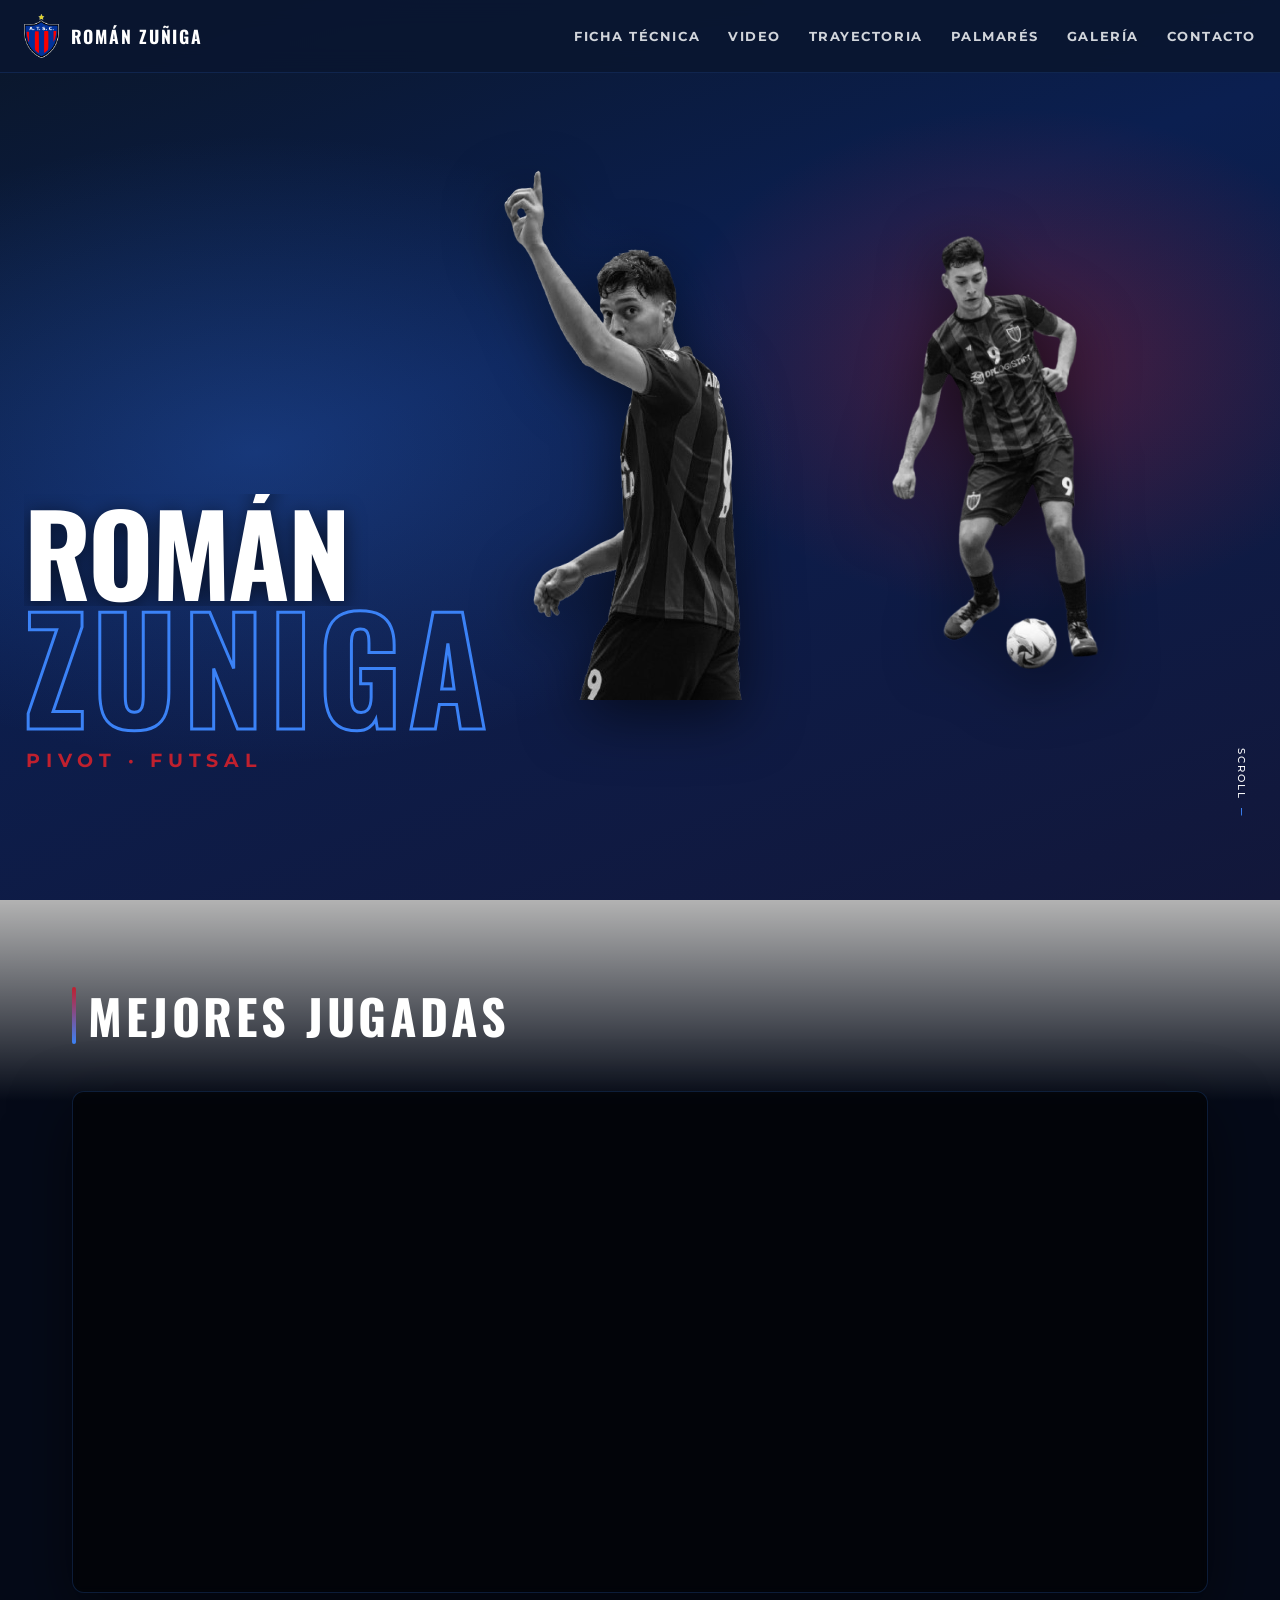
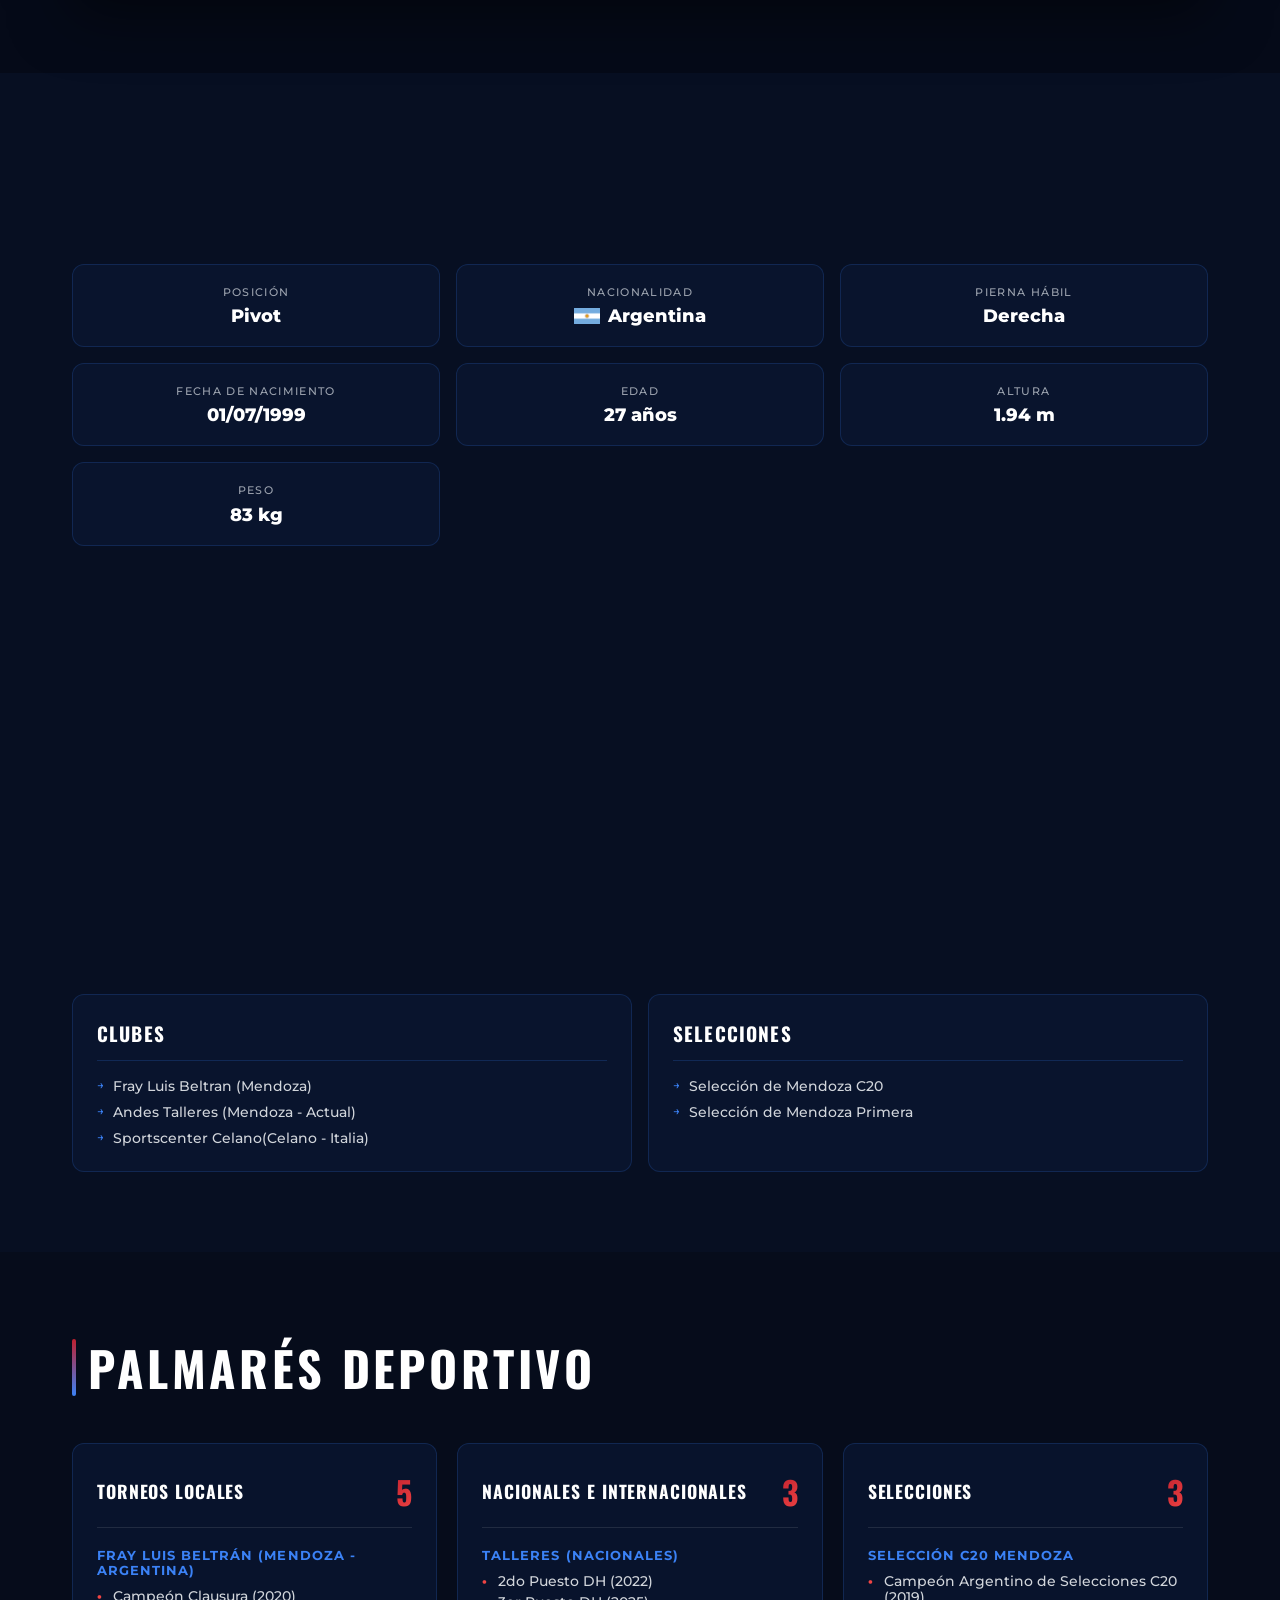
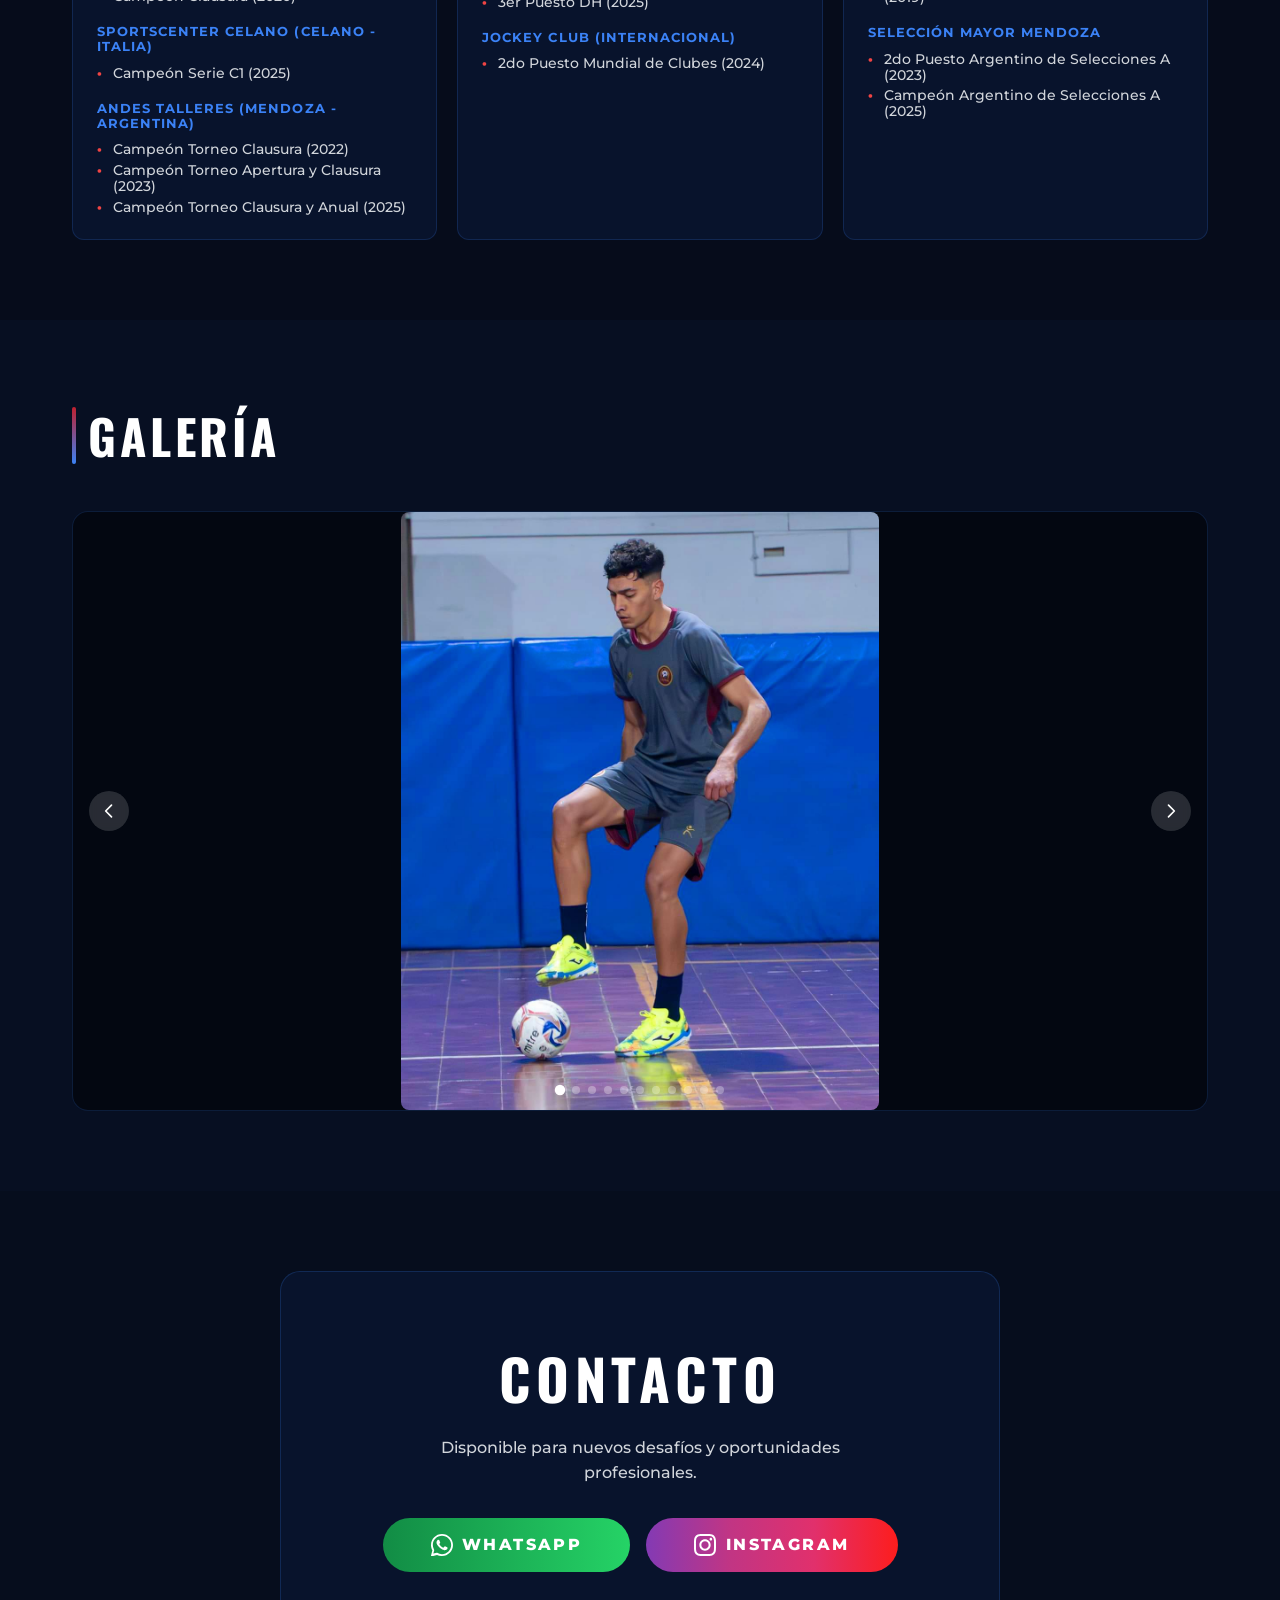
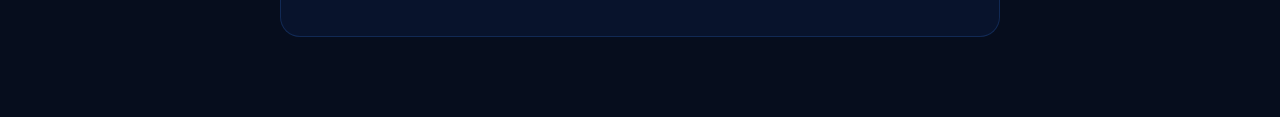
==== index.html @ 511c8a89 "Arreglando botones 2" ====
<!DOCTYPE html>
<html lang="es">

<head>
    <meta charset="UTF-8">
    <meta name="viewport" content="width=device-width, initial-scale=1.0">
    <title>Román Zuñiga - Portfolio Profesional</title>
    <meta name="description" content="Portfolio profesional de Román Zuñiga, jugador de fútbol de salón (futsal). Posición: Pivot. Descubre su trayectoria, palmarés, videos y más.">
    <meta name="keywords" content="Román Zuñiga, futsal, fútbol de salón, pivot, jugador de futsal, portfolio, Argentina">
    <meta name="author" content="Román Zuñiga">
    <meta name="robots" content="index, follow">
    <meta property="og:type" content="website">
    <meta property="og:title" content="Román Zuñiga - Portfolio Profesional">
    <meta property="og:description" content="Portfolio profesional de Román Zuñiga, jugador de futsal. Pivot. Argentina.">
    <meta property="twitter:card" content="summary_large_image">
    <meta property="twitter:title" content="Román Zuñiga - Portfolio Profesional">
    <link rel="preconnect" href="https://fonts.googleapis.com">
    <link rel="preconnect" href="https://fonts.gstatic.com" crossorigin>
    <link href="https://fonts.googleapis.com/css2?family=Montserrat:wght@400;500;700;800;900&family=Oswald:wght@400;700&display=swap" rel="stylesheet">
    <link rel="stylesheet" href="style.css">
</head>

<body>

    <!-- ===== NAVBAR ===== -->
    <nav id="navbar" class="navbar">
        <div class="nav-inner">
            <a href="#" class="nav-brand">
                <img src="assets/Talleres_Futsal.png" alt="Logo Equipo" class="nav-logo" onerror="this.style.display='none'">
                <span class="nav-name">Román Zuñiga</span>
            </a>
            <div class="nav-links" id="navLinks">
                <a href="#bio" class="nav-link">Ficha Técnica</a>
                <a href="#video" class="nav-link">Video</a>
                <a href="#honors" class="nav-link">Trayectoria</a>
                <a href="#career" class="nav-link">Palmarés</a>
                <a href="#images" class="nav-link">Galería</a>
                <a href="#contact" class="nav-link">Contacto</a>
            </div>
            <button class="hamburger" id="hamburgerBtn" aria-label="Abrir menú" aria-expanded="false" aria-controls="mobileMenu">
                <span></span><span></span><span></span>
            </button>
        </div>
        <!-- Mobile menu -->
        <div class="mobile-menu" id="mobileMenu" role="navigation" aria-label="Menú móvil">
            <a href="#bio" class="mobile-link">Ficha Técnica</a>
            <a href="#video" class="mobile-link">Video</a>
            <a href="#honors" class="mobile-link">Trayectoria</a>
            <a href="#career" class="mobile-link">Palmarés</a>
            <a href="#images" class="mobile-link">Galería</a>
            <a href="#contact" class="mobile-link">Contacto</a>
        </div>
    </nav>

    <!-- ===== HERO ===== -->
    <section class="hero" id="home">
        <div class="hero-bg-glow"></div>
        <div class="hero-content">
            <!-- Imagen mobile: visible solo en mobile, encima del nombre -->
            <!-- <div class="hero-img-mobile-wrapper">
                <img src="assets/roman.png" alt="Román Zuñiga" class="hero-img hero-img-mobile" onerror="this.style.display='none'">
            </div>-->
            <div class="hero-text">
                <div class="name-wrapper"><span class="hero-firstname animate-reveal">Román</span></div>
                <div class="name-wrapper"><span class="hero-lastname animate-reveal delay-1">Zuñiga</span></div>
                <div class="hero-position animate-reveal delay-2">Pivot · Futsal</div>
            </div>
            <div class="hero-images">
                <img src="assets/roman.png" alt="Román Zuñiga" class="hero-img hero-img-3" onerror="this.style.display='none'">
                <img src="assets/roman_fondo.png" alt="Román Zuñiga de espalda" class="hero-img hero-img-2" onerror="this.style.display='none'">
            </div>
        </div>
        <div class="hero-scroll-indicator">
            <span>Scroll</span>
            <div class="scroll-line"></div>
        </div>
    </section>

    <!-- ===== MAIN CONTENT ===== -->
    <main class="main-content">

        <!-- VIDEO -->
        <section id="video" class="section section-video">
            <div class="section-inner">
                <h2 class="section-title fade-in">Mejores Jugadas</h2>
                <div class="video-frame fade-in delay-1">
                    <iframe
                        src=""
                        title="Román Zuñiga | Pivot - Mendoza | Argentina"
                        allow="accelerometer; autoplay; clipboard-write; encrypted-media; gyroscope; picture-in-picture; web-share"
                        allowfullscreen
                        loading="lazy">
                    </iframe>
                </div>
            </div>
        </section>

        <!-- FICHA TÉCNICA -->
        <section id="bio" class="section section-bio">
            <div class="section-inner">
                <h2 class="section-title fade-in">Ficha Técnica</h2>
                <div class="bio-grid">
                    <div class="bio-card fade-in" style="--delay: 0s">
                        <span class="bio-label">Posición</span>
                        <span class="bio-value">Pivot</span>
                    </div>
                    <div class="bio-card fade-in" style="--delay: 0.1s">
                        <span class="bio-label">Nacionalidad</span>
                        <div class="bio-value-row">
                            <img src="assets/banderaArgentina-87dabfa7.png" alt="Argentina" class="flag" onerror="this.style.display='none'">
                            <span class="bio-value">Argentina</span>
                        </div>
                    </div>
                    <div class="bio-card fade-in" style="--delay: 0.2s">
                        <span class="bio-label">Pierna Hábil</span>
                        <span class="bio-value">Derecha</span>
                    </div>
                    <div class="bio-card fade-in" style="--delay: 0.3s">
                        <span class="bio-label">Fecha de Nacimiento</span>
                        <span class="bio-value">01/07/1999</span>
                    </div>
                    <div class="bio-card fade-in" style="--delay: 0.4s">
                        <span class="bio-label">Edad</span>
                        <span class="bio-value"><span id="playerAge">26</span> años</span>
                    </div>
                    <div class="bio-card fade-in" style="--delay: 0.5s">
                        <span class="bio-label">Altura</span>
                        <span class="bio-value">1.94 m</span>
                    </div>
                    <div class="bio-card fade-in" style="--delay: 0.6s">
                        <span class="bio-label">Peso</span>
                        <span class="bio-value">83 kg</span>
                    </div>
                </div>
            </div>
        </section>

        <!-- TRAYECTORIA -->
        <section id="honors" class="section section-honors">
            <div class="section-inner">
                <h2 class="section-title fade-in">Estadísticas y Trayectoria</h2>

                <div class="stats-grid fade-in">
                    <div class="stat-card">
                        <span class="stat-number">3</span>
                        <span class="stat-label">Clubes en su carrera</span>
                    </div>
                    <div class="stat-card">
                        <span class="stat-number">2016</span>
                        <span class="stat-label">Año de Debut</span>
                    </div>
                </div>

                <div class="career-grid fade-in delay-1">
                    <div class="career-card">
                        <h3 class="career-card-title">Clubes</h3>
                        <ul class="career-list">
                            <li>Fray Luis Beltran (Mendoza)</li>
                            <li>Andes Talleres (Mendoza - Actual)</li>
                            <li>Sportscenter Celano(Celano - Italia)</li>
                        </ul>
                    </div>
                    <div class="career-card">
                        <h3 class="career-card-title">Selecciones</h3>
                        <ul class="career-list">
                            <li>Selección de Mendoza C20</li>
                            <li>Selección de Mendoza Primera</li>
                        </ul>
                    </div>
                </div>
            </div>
        </section>

        <!-- PALMARÉS -->
        <section id="career" class="section section-career">
            <div class="section-inner">
                <h2 class="section-title fade-in">Palmarés Deportivo</h2>

                <div class="palmares-grid fade-in">
                    <!-- Torneos Locales -->
                    <div class="palmares-card">
                        <div class="palmares-header">
                            <h3 class="palmares-card-title">Torneos Locales</h3>
                            <span class="palmares-count">5</span>
                        </div>
                        <div class="palmares-body">
                            <div class="palmares-group">
                                <h4 class="palmares-club">Fray Luis Beltrán (Mendoza - Argentina)</h4>
                                <ul class="palmares-list">
                                    <li>Campeón Clausura (2020)</li>
                                </ul>
                            </div>
                            <div class="palmares-group">
                                <h4 class="palmares-club">Sportscenter Celano (Celano - Italia)</h4>
                                <ul class="palmares-list">
                                    <li>Campeón Serie C1 (2025)</li>
                                </ul>
                            </div>
                            <div class="palmares-group">
                                <h4 class="palmares-club">Andes Talleres (Mendoza - Argentina)</h4>
                                <ul class="palmares-list">
                                    <li>Campeón Torneo Clausura (2022)</li>
                                    <li>Campeón Torneo Apertura y Clausura (2023)</li>
                                    <li>Campeón Torneo Clausura y Anual (2025)</li>
                                </ul>
                            </div>
                        </div>
                    </div>

                    <!-- Nacionales e Internacionales -->
                    <div class="palmares-card">
                        <div class="palmares-header">
                            <h3 class="palmares-card-title">Nacionales e Internacionales</h3>
                            <span class="palmares-count">3</span>
                        </div>
                        <div class="palmares-body">
                            <div class="palmares-group">
                                <h4 class="palmares-club">Talleres (Nacionales)</h4>
                                <ul class="palmares-list">
                                    <li>2do Puesto DH (2022)</li>
                                    <li>3er Puesto DH (2025)</li>
                                </ul>
                            </div>
                            <div class="palmares-group">
                                <h4 class="palmares-club">Jockey Club (Internacional)</h4>
                                <ul class="palmares-list">
                                    <li>2do Puesto Mundial de Clubes (2024)</li>
                                </ul>
                            </div>
                        </div>
                    </div>

                    <!-- Selecciones -->
                    <div class="palmares-card">
                        <div class="palmares-header">
                            <h3 class="palmares-card-title">Selecciones</h3>
                            <span class="palmares-count">3</span>
                        </div>
                        <div class="palmares-body">
                            <div class="palmares-group">
                                <h4 class="palmares-club">Selección C20 Mendoza</h4>
                                <ul class="palmares-list">
                                    <li>Campeón Argentino de Selecciones C20 (2019)</li>
                                </ul>
                            </div>
                            <div class="palmares-group">
                                <h4 class="palmares-club">Selección Mayor Mendoza</h4>
                                <ul class="palmares-list">
                                    <li>2do Puesto Argentino de Selecciones A (2023)</li>
                                    <li>Campeón Argentino de Selecciones A (2025)</li>
                                </ul>
                            </div>
                        </div>
                    </div>
                </div>
            </div>
        </section>

        <!-- GALERÍA -->
        <section id="images" class="section section-gallery">
            <div class="section-inner">
                <h2 class="section-title fade-in">Galería</h2>
                <div class="gallery-carousel fade-in delay-1">
                    <div class="carousel-track" id="carouselTrack">
                        <div class="carousel-slide"><img src="assets/carrusel1.jpeg" alt="Galería 1" onerror="this.closest('.carousel-slide').style.display='none'"></div>
                        <div class="carousel-slide"><img src="assets/carrusel2.jpeg" alt="Galería 2" onerror="this.closest('.carousel-slide').style.display='none'"></div>
                        <div class="carousel-slide"><img src="assets/carrusel3.jpeg" alt="Galería 3" onerror="this.closest('.carousel-slide').style.display='none'"></div>
                        <div class="carousel-slide"><img src="assets/carrusel4.jpeg" alt="Galería 4" onerror="this.closest('.carousel-slide').style.display='none'"></div>
                        <div class="carousel-slide"><img src="assets/carrusel5.jpeg" alt="Galería 5" onerror="this.closest('.carousel-slide').style.display='none'"></div>
                        <div class="carousel-slide"><img src="assets/carrusel6.jpeg" alt="Galería 6" onerror="this.closest('.carousel-slide').style.display='none'"></div>
                        <div class="carousel-slide"><img src="assets/carrusel7.jpeg" alt="Galería 7" onerror="this.closest('.carousel-slide').style.display='none'"></div>
                        <div class="carousel-slide"><img src="assets/carrusel8.jpeg" alt="Galería 8" onerror="this.closest('.carousel-slide').style.display='none'"></div>
                        <div class="carousel-slide"><img src="assets/carrusel9.jpeg" alt="Galería 9" onerror="this.closest('.carousel-slide').style.display='none'"></div>
                        <div class="carousel-slide"><img src="assets/carrusel10.jpeg" alt="Galería 10" onerror="this.closest('.carousel-slide').style.display='none'"></div>
                        <div class="carousel-slide"><img src="assets/carrusel11.jpeg" alt="Galería 11" onerror="this.closest('.carousel-slide').style.display='none'"></div>
                    </div>
                    <button class="carousel-btn carousel-btn-prev" id="prevBtn" aria-label="Anterior">
                        <svg viewBox="0 0 24 24" fill="none" stroke="currentColor" stroke-width="2"><path stroke-linecap="round" stroke-linejoin="round" d="M15 19l-7-7 7-7"/></svg>
                    </button>
                    <button class="carousel-btn carousel-btn-next" id="nextBtn" aria-label="Siguiente">
                        <svg viewBox="0 0 24 24" fill="none" stroke="currentColor" stroke-width="2"><path stroke-linecap="round" stroke-linejoin="round" d="M9 5l7 7-7 7"/></svg>
                    </button>
                    <div class="carousel-dots" id="carouselDots"></div>
                </div>
            </div>
        </section>

        <!-- CONTACTO -->
        <section id="contact" class="section section-contact">
            <div class="section-inner">
                <div class="contact-card">
                    <div class="animate-contact-item">
                        <h2 class="contact-title">Contacto</h2>
                    </div>
                    <div class="animate-contact-item">
                        <p class="contact-desc">Disponible para nuevos desafíos y oportunidades profesionales.</p>
                    </div>
                    <div class="animate-contact-item">
                    <div class="contact-buttons">
                        <a href="https://wa.me/542612725934" target="_blank" rel="noopener noreferrer" class="contact-btn contact-btn-whatsapp">
                            <svg xmlns="http://www.w3.org/2000/svg" viewBox="0 0 24 24" fill="currentColor" width="22" height="22"><path d="M17.472 14.382c-.297-.149-1.758-.867-2.03-.967-.273-.099-.471-.148-.67.15-.197.297-.767.966-.94 1.164-.173.199-.347.223-.644.075-.297-.15-1.255-.463-2.39-1.475-.883-.788-1.48-1.761-1.653-2.059-.173-.297-.018-.458.13-.606.134-.133.298-.347.446-.52.149-.174.198-.298.298-.497.099-.198.05-.371-.025-.52-.075-.149-.669-1.612-.916-2.207-.242-.579-.487-.5-.669-.51-.173-.008-.371-.01-.57-.01-.198 0-.52.074-.792.372-.272.297-1.04 1.016-1.04 2.479 0 1.462 1.065 2.875 1.213 3.074.149.198 2.096 3.2 5.077 4.487.709.306 1.262.489 1.694.625.712.227 1.36.195 1.871.118.571-.085 1.758-.719 2.006-1.413.248-.694.248-1.289.173-1.413-.074-.124-.272-.198-.57-.347z"/><path d="M12 0C5.373 0 0 5.373 0 12c0 2.127.558 4.122 1.531 5.856L.057 23.428a.75.75 0 0 0 .921.921l5.573-1.474A11.952 11.952 0 0 0 12 24c6.627 0 12-5.373 12-12S18.627 0 12 0zm0 22c-1.907 0-3.686-.524-5.209-1.433l-.374-.222-3.868 1.023 1.023-3.869-.222-.374A9.953 9.953 0 0 1 2 12C2 6.477 6.477 2 12 2s10 4.477 10 10-4.477 10-10 10z"/></svg>
                            WhatsApp
                        </a>
                        <a href="https://www.instagram.com/romann_zuniga33" target="_blank" rel="noopener noreferrer" class="contact-btn contact-btn-instagram">
                            <svg xmlns="http://www.w3.org/2000/svg" viewBox="0 0 24 24" fill="currentColor" width="22" height="22"><path d="M12 2.163c3.204 0 3.584.012 4.85.07 3.252.148 4.771 1.691 4.919 4.919.058 1.265.069 1.645.069 4.849 0 3.205-.012 3.584-.069 4.849-.149 3.225-1.664 4.771-4.919 4.919-1.266.058-1.644.07-4.85.07-3.204 0-3.584-.012-4.849-.07-3.26-.149-4.771-1.699-4.919-4.92-.058-1.265-.07-1.644-.07-4.849 0-3.204.013-3.583.07-4.849.149-3.227 1.664-4.771 4.919-4.919 1.266-.057 1.645-.069 4.849-.069zm0-2.163c-3.259 0-3.667.014-4.947.072-4.358.2-6.78 2.618-6.98 6.98-.059 1.281-.073 1.689-.073 4.948 0 3.259.014 3.668.072 4.948.2 4.358 2.618 6.78 6.98 6.98 1.281.058 1.689.072 4.948.072 3.259 0 3.668-.014 4.948-.072 4.354-.2 6.782-2.618 6.979-6.98.059-1.28.073-1.689.073-4.948 0-3.259-.014-3.667-.072-4.947-.196-4.354-2.617-6.78-6.979-6.98-1.281-.059-1.69-.073-4.949-.073zm0 5.838c-3.403 0-6.162 2.759-6.162 6.162s2.759 6.163 6.162 6.163 6.162-2.759 6.162-6.163c0-3.403-2.759-6.162-6.162-6.162zm0 10.162c-2.209 0-4-1.79-4-4 0-2.209 1.791-4 4-4s4 1.791 4 4c0 2.21-1.791 4-4 4zm6.406-11.845c-.796 0-1.441.645-1.441 1.44s.645 1.44 1.441 1.44c.795 0 1.439-.645 1.439-1.44s-.644-1.44-1.439-1.44z"/></svg>
                            Instagram
                        </a>
                    </div>
                </div>
            </div>
        </section>
    </main>

    <script src="app.js"></script>
</body>
</html>
---- style.css ----
/* ============================================
   ROMÁN ZUÑIGA — PORTFOLIO DEPORTIVO
   Paleta: Azul profundo + Rojo intenso
   ============================================ */

/* ── Variables ── */
:root {
    --blue-dark:   #0a1628;
    --blue-mid:    #0d2b6b;
    --blue-main:   #1a4fc4;
    --blue-light:  #3b82f6;
    --blue-glow:   rgba(59, 130, 246, 0.25);
    --red-main:    #c0202e;
    --red-bright:  #ef4444;
    --red-glow:    rgba(192, 32, 46, 0.35);
    --white:       #ffffff;
    --gray-100:    #f3f4f6;
    --gray-300:    #d1d5db;
    --gray-400:    #9ca3af;
    --card-bg:     rgba(10, 22, 48, 0.85);
    --font-main:   'Montserrat', sans-serif;
    --font-display:'Oswald', sans-serif;
    --transition:  all 0.3s cubic-bezier(0.25, 0.46, 0.45, 0.94);
}

/* ── Reset / Base ── */
*, *::before, *::after {
    box-sizing: border-box;
    margin: 0;
    padding: 0;
}

html {
    scroll-behavior: smooth;
    font-size: 16px;
}

body {
    font-family: var(--font-main);
    font-weight: 500;
    background: linear-gradient(160deg, var(--blue-dark) 0%, #0b1f50 40%, #12173a 100%);
    background-attachment: fixed;
    color: var(--white);
    overflow-x: hidden;
    min-height: 100vh;
}

a {
    color: inherit;
    text-decoration: none;
}

img {
    max-width: 100%;
    display: block;
}

ul {
    list-style: none;
}

/* ============================================
   NAVBAR
   ============================================ */
.navbar {
    position: fixed;
    top: 0;
    left: 0;
    width: 100%;
    z-index: 100;
    background: rgba(10, 22, 48, 0.92);
    backdrop-filter: blur(12px);
    -webkit-backdrop-filter: blur(12px);
    border-bottom: 1px solid rgba(59, 130, 246, 0.15);
    transition: var(--transition);
}

.navbar.scrolled {
    box-shadow: 0 4px 30px rgba(0, 0, 0, 0.4);
    border-bottom-color: rgba(192, 32, 46, 0.3);
}

.nav-inner {
    max-width: 1400px;
    margin: 0 auto;
    display: flex;
    align-items: center;
    justify-content: space-between;
    height: 72px;
    padding: 0 1.5rem;
}

.nav-brand {
    display: flex;
    align-items: center;
    gap: 0.75rem;
    flex-shrink: 0;
}

.nav-logo {
    height: 44px;
    width: auto;
    object-fit: contain;
}

.nav-name {
    font-family: var(--font-display);
    font-size: 1.1rem;
    font-weight: 700;
    letter-spacing: 0.1em;
    text-transform: uppercase;
    color: var(--white);
    transition: color 0.3s;
}

.nav-name:hover {
    color: var(--blue-light);
}

.nav-links {
    display: none;
    align-items: center;
    gap: 1.75rem;
}

.nav-link {
    font-size: 0.8rem;
    font-weight: 700;
    letter-spacing: 0.12em;
    text-transform: uppercase;
    color: var(--gray-300);
    transition: color 0.25s;
    position: relative;
}

.nav-link::after {
    content: '';
    position: absolute;
    bottom: -4px;
    left: 0;
    width: 0;
    height: 2px;
    background: var(--red-main);
    transition: width 0.3s;
}

.nav-link:hover {
    color: var(--white);
}

.nav-link:hover::after {
    width: 100%;
}

/* Hamburger */
.hamburger {
    display: flex;
    flex-direction: column;
    justify-content: center;
    gap: 5px;
    background: none;
    border: none;
    cursor: pointer;
    padding: 0.5rem;
}

.hamburger span {
    display: block;
    width: 24px;
    height: 2px;
    background: var(--white);
    border-radius: 2px;
    transition: var(--transition);
}

.hamburger.open span:nth-child(1) { transform: translateY(7px) rotate(45deg); }
.hamburger.open span:nth-child(2) { opacity: 0; }
.hamburger.open span:nth-child(3) { transform: translateY(-7px) rotate(-45deg); }

/* Mobile menu */
.mobile-menu {
    display: flex;
    flex-direction: column;
    align-items: center;
    gap: 0;
    max-height: 0;
    overflow: hidden;
    transition: max-height 0.45s cubic-bezier(0.25, 0.46, 0.45, 0.94);
    background: rgba(8, 17, 40, 0.98);
    backdrop-filter: blur(16px);
    -webkit-backdrop-filter: blur(16px);
    border-top: 1px solid rgba(59, 130, 246, 0.1);
}

.mobile-menu.open {
    max-height: 420px;
}

.mobile-link {
    display: block;
    width: 100%;
    text-align: center;
    font-size: 0.85rem;
    font-weight: 700;
    letter-spacing: 0.18em;
    text-transform: uppercase;
    color: var(--gray-300);
    padding: 1.1rem 1.5rem;
    border-bottom: 1px solid rgba(59, 130, 246, 0.08);
    transition: color 0.25s, background 0.25s, padding-left 0.25s;
    position: relative;
}

.mobile-link::before {
    content: '';
    position: absolute;
    left: 0;
    top: 0;
    height: 100%;
    width: 3px;
    background: var(--red-main);
    transform: scaleY(0);
    transition: transform 0.25s cubic-bezier(0.25, 0.46, 0.45, 0.94);
}

.mobile-link:hover,
.mobile-link:active {
    color: var(--white);
    background: rgba(59, 130, 246, 0.07);
}

.mobile-link:hover::before,
.mobile-link:active::before {
    transform: scaleY(1);
}

.mobile-menu.open .mobile-link {
    animation: slideInLink 0.35s ease forwards;
    opacity: 0;
}
.mobile-menu.open .mobile-link:nth-child(1) { animation-delay: 0.05s; }
.mobile-menu.open .mobile-link:nth-child(2) { animation-delay: 0.10s; }
.mobile-menu.open .mobile-link:nth-child(3) { animation-delay: 0.15s; }
.mobile-menu.open .mobile-link:nth-child(4) { animation-delay: 0.20s; }
.mobile-menu.open .mobile-link:nth-child(5) { animation-delay: 0.25s; }
.mobile-menu.open .mobile-link:nth-child(6) { animation-delay: 0.30s; }

@keyframes slideInLink {
    from { opacity: 0; transform: translateY(-8px); }
    to   { opacity: 1; transform: translateY(0); }
}

/* ============================================
   HERO
   ============================================ */
.hero {
    position: relative;
    min-height: 100vh;
    display: flex;
    align-items: flex-end;
    padding-top: 72px;
    overflow: hidden;
    clip-path: polygon(0 0, 100% 0, 100% 90%, 50% 100%, 0 90%);
}

.hero-bg-glow {
    position: absolute;
    inset: 0;
    background:
        radial-gradient(ellipse 60% 50% at 20% 50%, var(--blue-glow) 0%, transparent 70%),
        radial-gradient(ellipse 40% 40% at 80% 40%, var(--red-glow) 0%, transparent 70%);
    z-index: 0;
    pointer-events: none;
}

.hero-content {
    position: relative;
    z-index: 1;
    width: 100%;
    max-width: 1400px;
    margin: 0 auto;
    padding: 3rem 1.5rem 8rem;
    display: flex;
    flex-direction: column;
    align-items: flex-start;
    justify-content: flex-end;
}

.hero-text {
    position: relative;
    z-index: 10;
}

.name-wrapper {
    overflow: hidden;
    line-height: 1;
}

.hero-firstname {
    display: block;
    font-family: var(--font-display);
    font-size: clamp(3.5rem, 10vw, 7rem);
    font-weight: 700;
    letter-spacing: -0.02em;
    text-transform: uppercase;
    color: var(--white);
    text-shadow: 0 4px 20px rgba(0, 0, 0, 0.6);
}

.hero-lastname {
    display: block;
    font-family: var(--font-display);
    font-size: clamp(4rem, 12vw, 9rem);
    font-weight: 700;
    letter-spacing: 0.04em;
    text-transform: uppercase;
    color: transparent;
    -webkit-text-stroke: 2px var(--blue-light);
    text-shadow: none;
    margin-top: -0.1em;
}

.hero-position {
    font-size: clamp(0.9rem, 2vw, 1.2rem);
    font-weight: 700;
    letter-spacing: 0.3em;
    text-transform: uppercase;
    color: var(--red-main);
    margin-top: 0.75rem;
    padding-left: 2px;
}

/* Hero images */
.hero-images {
    position: absolute;
    bottom: 200px;
    left: 0;
    right: 0;
    display: flex;
    justify-content: center;
    height: 100%;
    pointer-events: none;
}

.hero-img {
    position: absolute;
    bottom: 0;
    object-fit: contain;
    filter: grayscale(1) drop-shadow(0 15px 30px rgba(0, 0, 0, 0.6));
    opacity: 0;
    transform: scale(0.95);
    animation: scaleIn 1.5s cubic-bezier(0.25, 0.46, 0.45, 0.94) forwards;
}

.hero-img-1 {
    /* PC: costado izquierdo, altura casi completa, sin tapar el nombre */
    left: 2%;
    width: clamp(14rem, 18vw, 22rem);
    height: clamp(20rem, 70vh, 42rem);
    z-index: 5;          /* detrás del texto (z-index: 2 en hero-text) → necesita estar por debajo */
    animation-delay: 0.4s;
    object-position: top center;
}

.hero-img-2 {
    right: 3%;
    width: clamp(13rem, 17vw, 20rem);
    height: clamp(18rem, 60vh, 38rem);
    z-index: 5;
    animation-delay: 0.4s;
}

/* Imagen central — grande, pegada arriba, z-index detrás del texto */
.hero-img-center {
    left: 50%;
    transform: translateX(-50%);
    width: clamp(18rem, 24vw, 30rem);
    height: clamp(28rem, 82vh, 54rem);
    z-index: 3;
    animation-delay: 0.5s;
    object-position: top center;
    bottom: 0;
}

/* Scroll indicator */
.hero-scroll-indicator {
    position: absolute;
    bottom: 2rem;
    right: 2rem;
    display: flex;
    flex-direction: column;
    align-items: center;
    gap: 0.5rem;
    opacity: 0.5;
    animation: fadeIn 2s ease forwards 1.5s;
    z-index: 5;
}

.hero-scroll-indicator span {
    font-size: 0.65rem;
    letter-spacing: 0.2em;
    text-transform: uppercase;
    writing-mode: vertical-rl;
}

.scroll-line {
    width: 1px;
    height: 60px;
    background: linear-gradient(to bottom, var(--blue-light), transparent);
    animation: scrollPulse 2s ease infinite;
}

/* ============================================
   SECTIONS — Shared
   ============================================ */
.main-content {
    background: linear-gradient(to bottom, transparent, #070f22 5%);
}

.section {
    padding: 5rem 0;
}

.section-inner {
    max-width: 1200px;
    margin: 0 auto;
    padding: 0 1.5rem;
}

.section-title {
    font-family: var(--font-display);
    font-size: clamp(1.8rem, 5vw, 3rem);
    font-weight: 700;
    text-transform: uppercase;
    letter-spacing: 0.08em;
    color: var(--white);
    margin-bottom: 2.5rem;
    position: relative;
    padding-left: 1rem;
}

.section-title::before {
    content: '';
    position: absolute;
    left: 0;
    top: 10%;
    height: 80%;
    width: 4px;
    background: linear-gradient(to bottom, var(--red-main), var(--blue-light));
    border-radius: 2px;
}

/* ============================================
   VIDEO
   ============================================ */
.section-video {
    background: rgba(0, 0, 0, 0.3);
}

.video-frame {
    background: rgba(0, 0, 0, 0.6);
    border: 1px solid rgba(59, 130, 246, 0.2);
    border-radius: 12px;
    padding: 0.75rem;
    box-shadow: 0 20px 60px rgba(0, 0, 0, 0.5);
    backdrop-filter: blur(5px);
    overflow: hidden;
}

.video-frame iframe {
    width: 100%;
    aspect-ratio: 16/9;
    border-radius: 8px;
    border: none;
    display: block;
}

/* ============================================
   FICHA TÉCNICA
   ============================================ */
.bio-grid {
    display: grid;
    grid-template-columns: repeat(2, 1fr);
    gap: 1rem;
}

.bio-card {
    background: var(--card-bg);
    border: 1px solid rgba(59, 130, 246, 0.18);
    border-radius: 12px;
    padding: 1.25rem 1rem;
    display: flex;
    flex-direction: column;
    align-items: center;
    justify-content: center;
    text-align: center;
    gap: 0.4rem;
    transition: border-color 0.3s, transform 0.3s;
    opacity: 0;
    transform: translateY(20px);
    animation: slideUp 0.6s ease forwards;
    animation-delay: var(--delay, 0s);
}

.bio-card:hover {
    border-color: var(--blue-light);
    transform: translateY(-2px);
}

.bio-label {
    font-size: 0.7rem;
    text-transform: uppercase;
    letter-spacing: 0.12em;
    color: var(--gray-400);
}

.bio-value {
    font-size: 1.1rem;
    font-weight: 800;
    color: var(--white);
}

.bio-value-row {
    display: flex;
    align-items: center;
    gap: 0.5rem;
}

.flag {
    height: 16px;
    width: auto;
}

/* ============================================
   TRAYECTORIA
   ============================================ */
.stats-grid {
    display: grid;
    grid-template-columns: repeat(2, 1fr);
    gap: 1rem;
    margin-bottom: 1.5rem;
}

.stat-card {
    background: var(--card-bg);
    border: 1px solid rgba(59, 130, 246, 0.18);
    border-radius: 12px;
    padding: 2rem 1rem;
    display: flex;
    flex-direction: column;
    align-items: center;
    justify-content: center;
    text-align: center;
    gap: 0.5rem;
    transition: var(--transition);
}

.stat-card:hover {
    border-color: var(--red-main);
}

.stat-number {
    font-family: var(--font-display);
    font-size: clamp(2.5rem, 6vw, 4rem);
    font-weight: 700;
    color: var(--white);
    line-height: 1;
    background: linear-gradient(135deg, var(--blue-light), var(--red-bright));
    -webkit-background-clip: text;
    -webkit-text-fill-color: transparent;
    background-clip: text;
}

.stat-label {
    font-size: 0.8rem;
    text-transform: uppercase;
    letter-spacing: 0.08em;
    color: var(--gray-400);
    text-align: center;
}

.career-grid {
    display: grid;
    grid-template-columns: 1fr;
    gap: 1rem;
}

.career-card {
    background: var(--card-bg);
    border: 1px solid rgba(59, 130, 246, 0.18);
    border-radius: 12px;
    padding: 1.5rem;
    transition: border-color 0.3s;
}

.career-card:hover {
    border-color: rgba(59, 130, 246, 0.4);
}

.career-card-title {
    font-family: var(--font-display);
    font-size: 1.2rem;
    font-weight: 700;
    text-transform: uppercase;
    letter-spacing: 0.06em;
    color: var(--white);
    margin-bottom: 1rem;
    padding-bottom: 0.75rem;
    border-bottom: 1px solid rgba(59, 130, 246, 0.2);
}

.career-list {
    display: flex;
    flex-direction: column;
    gap: 0.5rem;
}

.career-list li {
    color: var(--gray-300);
    font-size: 0.9rem;
    padding-left: 1rem;
    position: relative;
}

.career-list li::before {
    content: '→';
    position: absolute;
    left: 0;
    color: var(--blue-light);
    font-size: 0.75rem;
}

/* ============================================
   PALMARÉS
   ============================================ */
.section-career {
    background: rgba(0, 0, 0, 0.2);
}

.palmares-grid {
    display: grid;
    grid-template-columns: 1fr;
    gap: 1.25rem;
}

.palmares-card {
    background: var(--card-bg);
    border: 1px solid rgba(59, 130, 246, 0.18);
    border-radius: 12px;
    padding: 1.5rem;
    transition: border-color 0.3s, box-shadow 0.3s;
}

.palmares-card:hover {
    border-color: rgba(192, 32, 46, 0.4);
    box-shadow: 0 4px 20px rgba(192, 32, 46, 0.1);
}

.palmares-header {
    display: flex;
    justify-content: space-between;
    align-items: center;
    padding-bottom: 0.75rem;
    margin-bottom: 1.25rem;
    border-bottom: 1px solid rgba(255, 255, 255, 0.1);
}

.palmares-card-title {
    font-family: var(--font-display);
    font-size: 1.1rem;
    font-weight: 700;
    text-transform: uppercase;
    letter-spacing: 0.05em;
    color: var(--white);
}

.palmares-count {
    font-family: var(--font-display);
    font-size: 2rem;
    font-weight: 700;
    color: transparent;
    background: linear-gradient(135deg, var(--red-main), var(--red-bright));
    -webkit-background-clip: text;
    -webkit-text-fill-color: transparent;
    background-clip: text;
}

.palmares-body {
    display: flex;
    flex-direction: column;
    gap: 1.25rem;
}

.palmares-group {
    display: flex;
    flex-direction: column;
    gap: 0.4rem;
}

.palmares-club {
    font-size: 0.8rem;
    font-weight: 700;
    text-transform: uppercase;
    letter-spacing: 0.08em;
    color: var(--blue-light);
    margin-bottom: 0.25rem;
}

.palmares-list {
    display: flex;
    flex-direction: column;
    gap: 0.3rem;
    padding-left: 0;
}

.palmares-list li {
    color: var(--gray-300);
    font-size: 0.85rem;
    padding-left: 1rem;
    position: relative;
}

.palmares-list li::before {
    content: '·';
    position: absolute;
    left: 0;
    color: var(--red-bright);
    font-weight: 900;
}

/* ============================================
   GALERÍA
   ============================================ */
.gallery-carousel {
    position: relative;
    background: rgba(0, 0, 0, 0.5);
    border: 1px solid rgba(59, 130, 246, 0.18);
    border-radius: 16px;
    overflow: hidden;
    height: 400px;
}

.carousel-track {
    display: flex;
    height: 100%;
    overflow-x: scroll;
    scroll-snap-type: x mandatory;
    scroll-behavior: smooth;
    scrollbar-width: none;
    -ms-overflow-style: none;
    cursor: grab;
}

.carousel-track:active { cursor: grabbing; }
.carousel-track::-webkit-scrollbar { display: none; }

.carousel-slide {
    flex-shrink: 0;
    width: 100%;
    height: 100%;
    scroll-snap-align: center;
    position: relative;
    display: flex;
    align-items: center;
    justify-content: center;
}

.carousel-slide img {
    max-width: 100%;
    max-height: 100%;
    object-fit: contain;
    border-radius: 8px;
}

.carousel-btn {
    position: absolute;
    top: 50%;
    transform: translateY(-50%);
    z-index: 10;
    background: rgba(255, 255, 255, 0.15);
    border: none;
    color: var(--white);
    width: 2.5rem;
    height: 2.5rem;
    border-radius: 50%;
    cursor: pointer;
    display: flex;
    align-items: center;
    justify-content: center;
    transition: background 0.3s;
    backdrop-filter: blur(4px);
}

.carousel-btn:hover {
    background: rgba(255, 255, 255, 0.3);
}

.carousel-btn svg {
    width: 20px;
    height: 20px;
}

.carousel-btn-prev { left: 1rem; }
.carousel-btn-next { right: 1rem; }

.carousel-dots {
    position: absolute;
    bottom: 1rem;
    left: 50%;
    transform: translateX(-50%);
    display: flex;
    gap: 0.5rem;
    z-index: 10;
}

.carousel-dot {
    width: 8px;
    height: 8px;
    border-radius: 50%;
    background: rgba(255, 255, 255, 0.3);
    border: none;
    cursor: pointer;
    transition: background 0.3s, transform 0.3s;
}

.carousel-dot.active {
    background: var(--white);
    transform: scale(1.3);
}

/* ============================================
   CONTACTO
   ============================================ */
.section-contact {
    background: rgba(0, 0, 0, 0.15);
}

.contact-card {
    background: var(--card-bg);
    border: 1px solid rgba(59, 130, 246, 0.2);
    border-radius: 20px;
    padding: 3rem 2rem;
    text-align: center;
    max-width: 720px;
    margin: 0 auto;
    position: relative;
    overflow: hidden;
    transition: border-color 0.3s, box-shadow 0.3s;
}

.contact-card::before {
    content: '';
    position: absolute;
    top: -100px;
    left: 50%;
    transform: translateX(-50%);
    width: 400px;
    height: 400px;
    background: radial-gradient(circle, var(--blue-glow), transparent 70%);
    pointer-events: none;
}

.contact-card:hover {
    border-color: rgba(59, 130, 246, 0.4);
    box-shadow: 0 8px 40px rgba(26, 79, 196, 0.2);
}

.contact-title {
    font-family: var(--font-display);
    font-size: clamp(2rem, 6vw, 3.5rem);
    font-weight: 700;
    text-transform: uppercase;
    letter-spacing: 0.1em;
    color: var(--white);
    margin-bottom: 1rem;
}

.contact-desc {
    color: var(--gray-300);
    font-size: 1rem;
    max-width: 480px;
    margin: 0 auto 2rem;
    line-height: 1.6;
}

.contact-btn {
    display: inline-block;
    background: linear-gradient(90deg, var(--red-main), var(--red-bright));
    color: var(--white);
    font-weight: 800;
    font-size: 1rem;
    letter-spacing: 0.15em;
    text-transform: uppercase;
    padding: 1rem 3rem;
    border-radius: 9999px;
    position: relative;
    overflow: hidden;
    transition: transform 0.3s ease, box-shadow 0.3s ease;
}

.contact-btn:hover {
    transform: scale(1.05);
    box-shadow: 0 0 25px rgba(239, 68, 68, 0.5);
}

.contact-btn::after {
    content: '';
    position: absolute;
    top: 0;
    left: -150%;
    width: 100%;
    height: 100%;
    background: linear-gradient(90deg, transparent, rgba(255, 255, 255, 0.3), transparent);
    transition: left 0.8s cubic-bezier(0.23, 1, 0.32, 1);
}

.contact-btn:hover::after {
    left: 150%;
}

/* ============================================
   SUELA
   ============================================ */
.section-suela {
    padding: 4rem 0 5rem;
}

.suela-card {
    position: relative;
    max-width: 800px;
    margin: 0 auto;
    background: rgba(0, 0, 0, 0.75);
    border: 1px solid rgba(59, 130, 246, 0.15);
    border-radius: 16px;
    padding: 2.5rem 1.5rem;
    overflow: hidden;
    display: flex;
    align-items: center;
    justify-content: center;
    animation: slideUp 1s ease forwards;
}

.suela-content {
    display: flex;
    flex-direction: column;
    align-items: center;
    gap: 0.75rem;
    text-align: center;
    z-index: 2;
    position: relative;
}

.suela-made-by {
    font-size: 1rem;
    font-weight: 900;
    text-transform: uppercase;
    letter-spacing: 0.15em;
    color: var(--white);
}

.suela-logo {
    width: 14rem;
    max-width: 100%;
    margin: 0 auto;
    filter: drop-shadow(0 4px 15px rgba(0,0,0,0.5));
}

.suela-tagline {
    font-size: 0.95rem;
    color: var(--gray-300);
    max-width: 280px;
}

.suela-btn {
    display: inline-block;
    background: #f97316;
    color: var(--white);
    font-weight: 700;
    font-size: 0.9rem;
    letter-spacing: 0.12em;
    text-transform: uppercase;
    padding: 0.75rem 2rem;
    border-radius: 9999px;
    transition: transform 0.3s, box-shadow 0.3s;
    margin-top: 0.5rem;
}

.suela-btn:hover {
    transform: scale(1.05);
    box-shadow: 0 8px 25px rgba(249, 115, 22, 0.4);
}

.suela-cta {
    font-size: 1rem;
    font-style: italic;
    font-weight: 600;
    color: rgba(255, 255, 255, 0.85);
    letter-spacing: 0.05em;
}

.suela-mockup {
    position: absolute;
    bottom: 1rem;
    opacity: 0.45;
    pointer-events: none;
}

.suela-mockup-left { left: -2rem; }
.suela-mockup-right { right: -2rem; }

.suela-mockup img {
    height: 11rem;
    object-fit: contain;
    filter: drop-shadow(0 8px 15px rgba(0,0,0,0.4));
}

/* ============================================
   ANIMATIONS
   ============================================ */
.animate-reveal {
    opacity: 0;
    transform: translateY(100%);
    animation: revealUp 1.2s cubic-bezier(0.25, 1, 0.5, 1) forwards;
}

.delay-1 { animation-delay: 0.2s; }
.delay-2 { animation-delay: 0.4s; }
.delay-3 { animation-delay: 0.6s; }

.fade-in {
    opacity: 0;
    transform: translateY(20px);
    transition: opacity 0.7s ease-out, transform 0.7s ease-out;
}

.fade-in.is-visible {
    opacity: 1;
    transform: translateY(0);
}

.fade-in.delay-1 { transition-delay: 0.2s; }
.fade-in.delay-2 { transition-delay: 0.4s; }

@keyframes revealUp {
    from { opacity: 0; transform: translateY(100%); }
    to   { opacity: 1; transform: translateY(0); }
}

@keyframes scaleIn {
    from { opacity: 0; transform: scale(0.95); }
    to   { opacity: 1; transform: scale(1); }
}

@keyframes slideUp {
    from { opacity: 0; transform: translateY(20px); }
    to   { opacity: 1; transform: translateY(0); }
}

@keyframes fadeIn {
    from { opacity: 0; }
    to   { opacity: 1; }
}

@keyframes scrollPulse {
    0%   { transform: scaleY(1); opacity: 0.5; }
    50%  { transform: scaleY(1.3); opacity: 1; }
    100% { transform: scaleY(1); opacity: 0.5; }
}

/* ============================================
   RESPONSIVE
   ============================================ */
@media (min-width: 640px) {
    .bio-grid {
        grid-template-columns: repeat(3, 1fr);
    }

    .gallery-carousel {
        height: 500px;
    }

    .suela-mockup img {
        height: 14rem;
    }
}

@media (min-width: 768px) {
    .nav-links { display: flex; }
    .hamburger { display: none; }
    .mobile-menu { display: none; }

    .hero-img-1 {
        left: 1%;
        width: 18rem;
        height: 26rem;
    }

    .hero-img-center {
        width: 20rem;
        height: 30rem;
    }

    .hero-img-2 {
        right: 1%;
        width: 18rem;
        height: 26rem;
    }

    .hero-lastname {
        -webkit-text-stroke-width: 3px;
    }

    .career-grid {
        grid-template-columns: repeat(2, 1fr);
    }

    .palmares-grid {
        grid-template-columns: repeat(2, 1fr);
    }

    .gallery-carousel {
        height: 600px;
    }

    .video-frame iframe {
        aspect-ratio: 21/9;
    }

    .contact-card {
        padding: 4rem 3rem;
    }
}

@media (min-width: 1024px) {
    .hero-img-1 {
        left: 3%;
        width: 22rem;
        height: 32rem;
    }

    .hero-img-center {
        width: 26rem;
        height: 38rem;
    }

    .hero-img-2 {
        right: 4%;
        width: 20rem;
        height: 30rem;
    }

    .palmares-grid {
        grid-template-columns: repeat(3, 1fr);
    }

    .section-inner {
        padding: 0 2rem;
    }
}

@media (min-width: 1280px) {
    .hero-img-1 {
        left: 4%;
        width: 26rem;
        height: 38rem;
    }

    .hero-img-center {
        width: 30rem;
        height: 46rem;
    }

    .hero-img-2 {
        right: 5%;
        width: 24rem;
        height: 35rem;
    }
}

/* ============================================
   EFECTOS ADICIONALES — parallax, countup, glow
   ============================================ */

/* hero-text: transition suave para el parallax 3D */
.hero-text {
    transition: transform 0.4s cubic-bezier(0.25, 0.46, 0.45, 0.94);
}

/* hero-img: transition para parallax 3D — mismo cubic-bezier del original */
.hero-img {
    transition: transform 0.4s cubic-bezier(0.25, 0.46, 0.45, 0.94);
}

/* hero loaded: el hero arranca invisible y aparece cuando cargan las imágenes */
.hero {
    opacity: 0;
    transition: opacity 0.8s ease-in-out;
}
.hero.loaded {
    opacity: 1;
}

/* contact-card: mouse glow dinámico (JS setea --mouse-x / --mouse-y) */
.contact-card::before {
    content: '';
    position: absolute;
    width: 300px;
    height: 300px;
    background: radial-gradient(circle, rgba(26, 79, 196, 0.25), transparent 70%);
    border-radius: 50%;
    left: var(--mouse-x, 50%);
    top: var(--mouse-y, 50%);
    transform: translate(-50%, -50%);
    transition: opacity 0.3s ease;
    opacity: 0;
    pointer-events: none;
    z-index: 0;
}
.contact-card:hover::before {
    opacity: 1;
}

/* animate-contact-item: reveal escalonado dentro de contact-card */
.animate-contact-item {
    opacity: 0;
    transform: translateY(20px);
    transition: opacity 0.8s ease-out, transform 0.8s ease-out;
}
.contact-card.is-visible .animate-contact-item {
    opacity: 1;
    transform: translateY(0);
}
.contact-card.is-visible .animate-contact-item:nth-child(2) { transition-delay: 0.2s; }
.contact-card.is-visible .animate-contact-item:nth-child(3) { transition-delay: 0.4s; }

/* contact-buttons: row de botones WA + IG */
.contact-buttons {
    display: flex;
    flex-wrap: wrap;
    gap: 1rem;
    justify-content: center;
}

/* botones de contacto con colores propios + shimmer */
.contact-btn {
    display: inline-flex;
    align-items: center;
    gap: 0.6rem;
}
.contact-btn-whatsapp {
    background: linear-gradient(90deg, #128c45, #25d366) !important;
}
.contact-btn-whatsapp:hover {
    box-shadow: 0 0 25px rgba(37, 211, 102, 0.5) !important;
}
.contact-btn-instagram {
    background: linear-gradient(90deg, #833ab4, #c13584, #e1306c, #fd1d1d) !important;
}
.contact-btn-instagram:hover {
    box-shadow: 0 0 25px rgba(225, 48, 108, 0.5) !important;
}

/* stat-number: tamaño grande para CountUp */
.stat-number {
    font-size: clamp(2.5rem, 6vw, 4rem);
    font-weight: 900;
    line-height: 1;
    background: linear-gradient(135deg, var(--blue-light), var(--red-bright));
    -webkit-background-clip: text;
    -webkit-text-fill-color: transparent;
    background-clip: text;
}

/* palmares-count: CountUp animado */
.palmares-count {
    font-size: 2rem;
    font-weight: 900;
    background: linear-gradient(135deg, var(--red-main), var(--red-bright));
    -webkit-background-clip: text;
    -webkit-text-fill-color: transparent;
    background-clip: text;
}
/* HERO IMAGE MOBILE */
.hero-img-mobile-wrapper {
    display: none;
    justify-content: center;
    width: 100%;
    position: absolute;
    bottom: 0;
    left: 0;
    right: 0;
    z-index: 3;
    pointer-events: none;
}

.hero-img-mobile {
    width: clamp(260px, 85vw, 400px);
    height: clamp(360px, 72vh, 560px);
    object-fit: contain;
    object-position: top center;
    filter: grayscale(1) drop-shadow(0 10px 30px rgba(0, 0, 0, 0.7));
    opacity: 0;
    animation: scaleIn 1.2s cubic-bezier(0.25, 0.46, 0.45, 0.94) 0.3s forwards;
    margin: 0 auto;
}

/* ── Mobile: wrapper visible, hero-img-1/2/center ocultas ── */
@media (max-width: 767px) {
    .hero-img-mobile-wrapper {
        display: flex;
    }
    .hero-img-1,
    .hero-img-2,s
    .hero-img-center {
        display: none;
    }
    .hero-content {
        justify-content: flex-end;
        padding-bottom: 5rem;
        position: relative;
        z-index: 5;
    }
}

/* ── Desktop: wrapper oculto, hero-img-1/2/center visibles ── */
@media (min-width: 768px) {
    .hero-img-mobile-wrapper {
        display: none;
    }
    .hero-img-1,
    .hero-img-2 {
        right: 5rem;
        width: 26rem;
        height: 30rem;
    }
    .hero-img-center {
        display: block;
    }
}
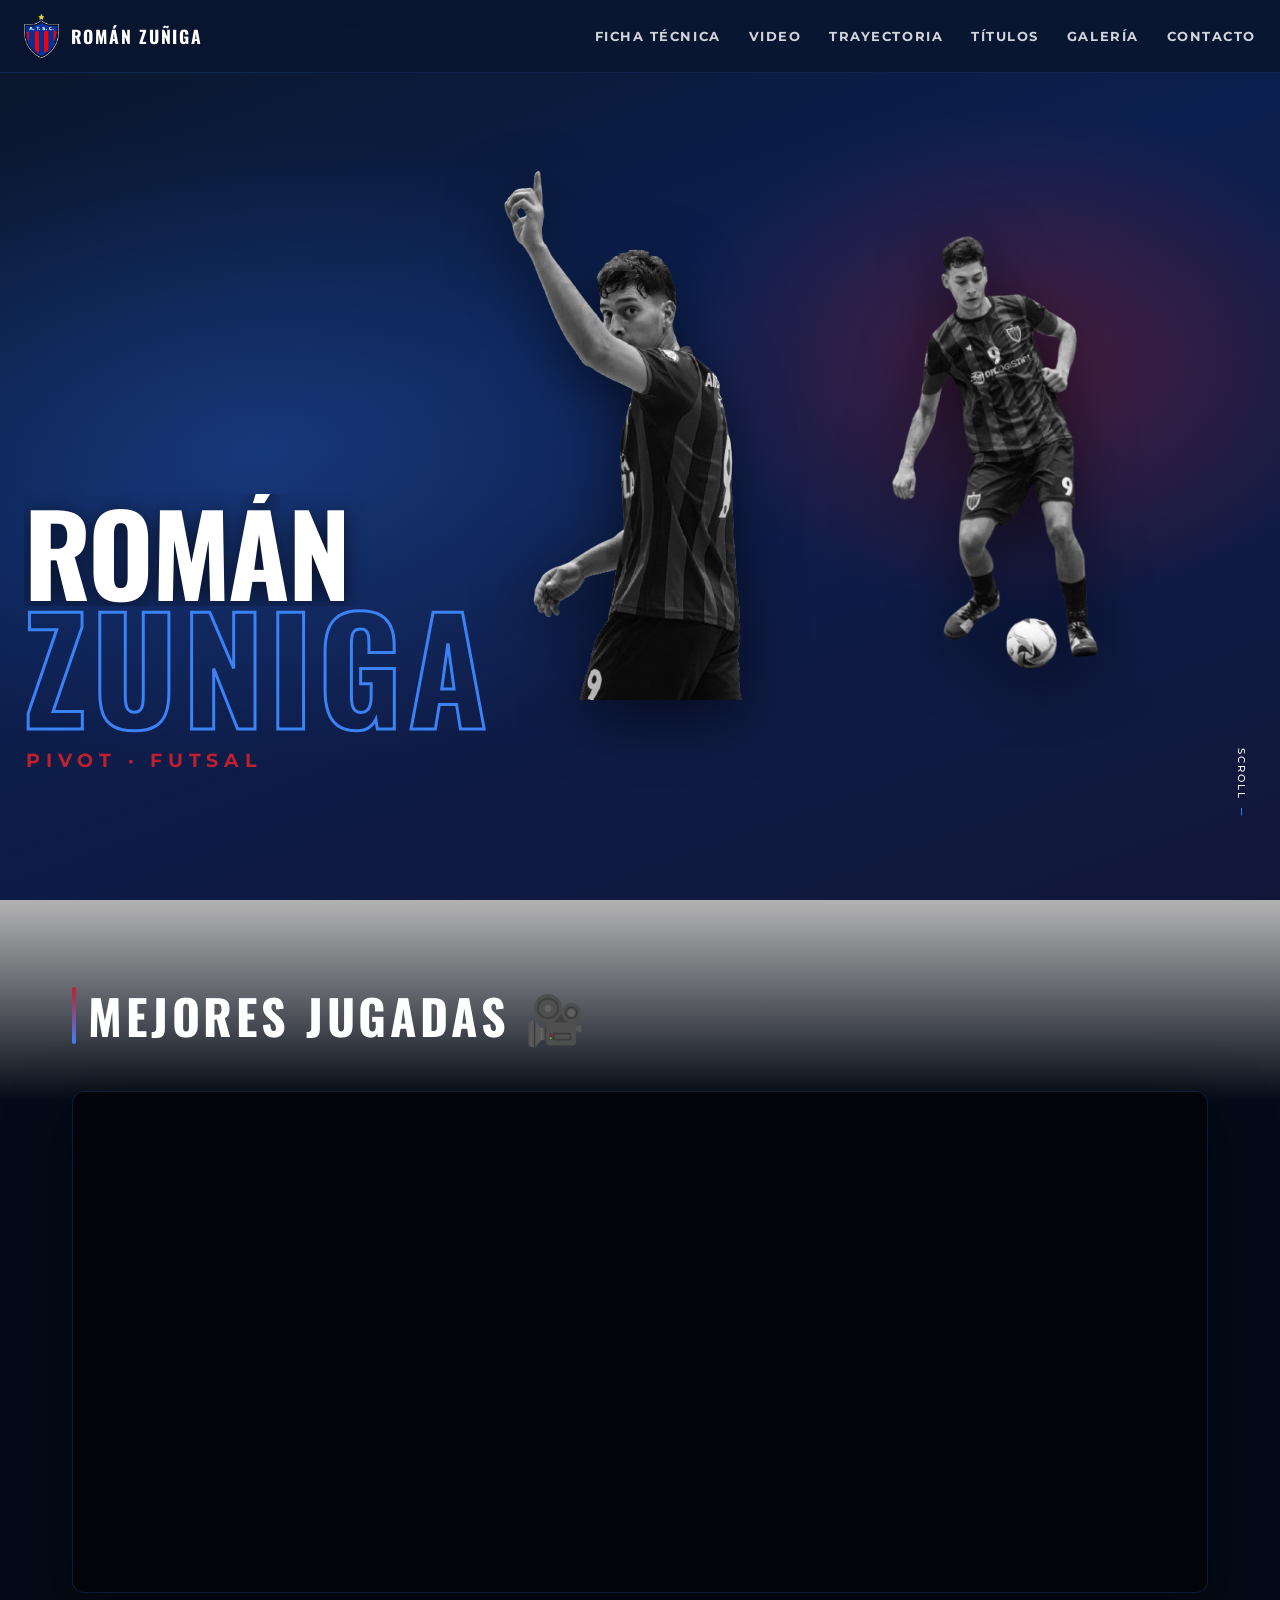
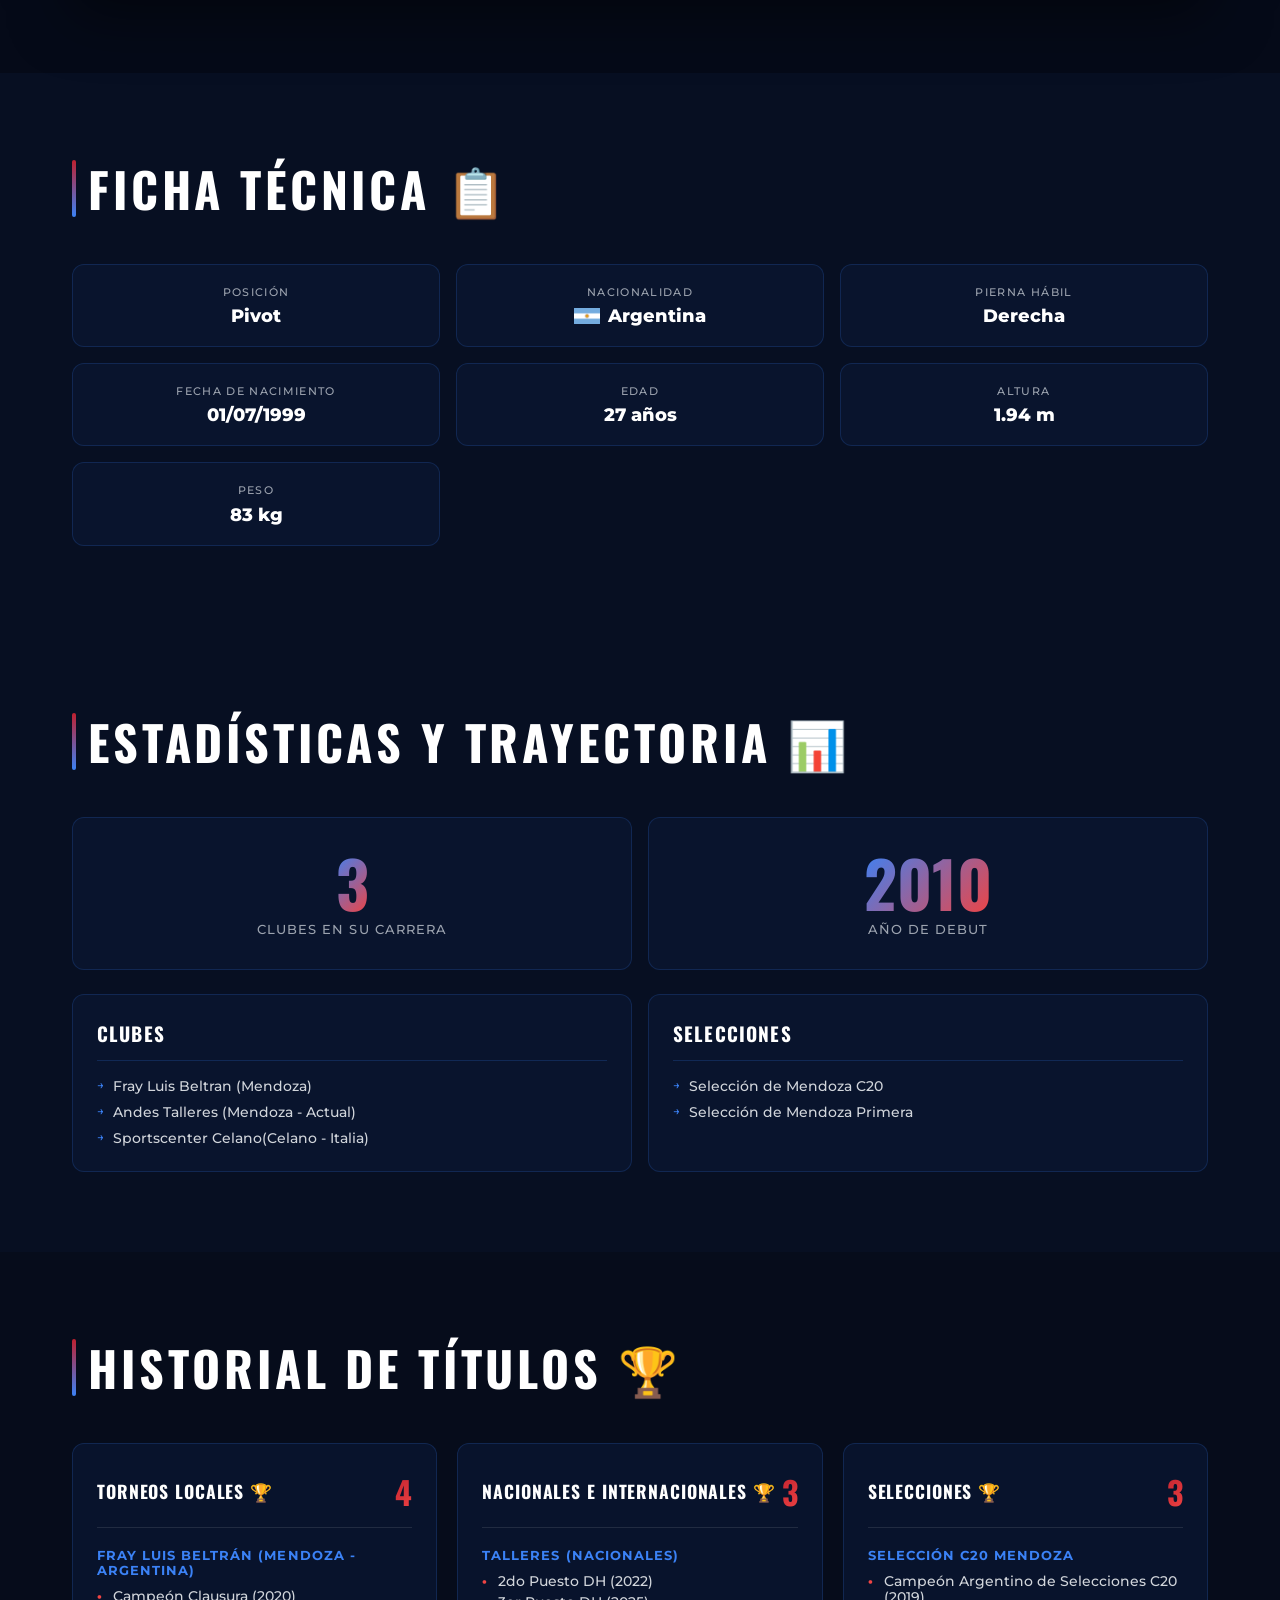
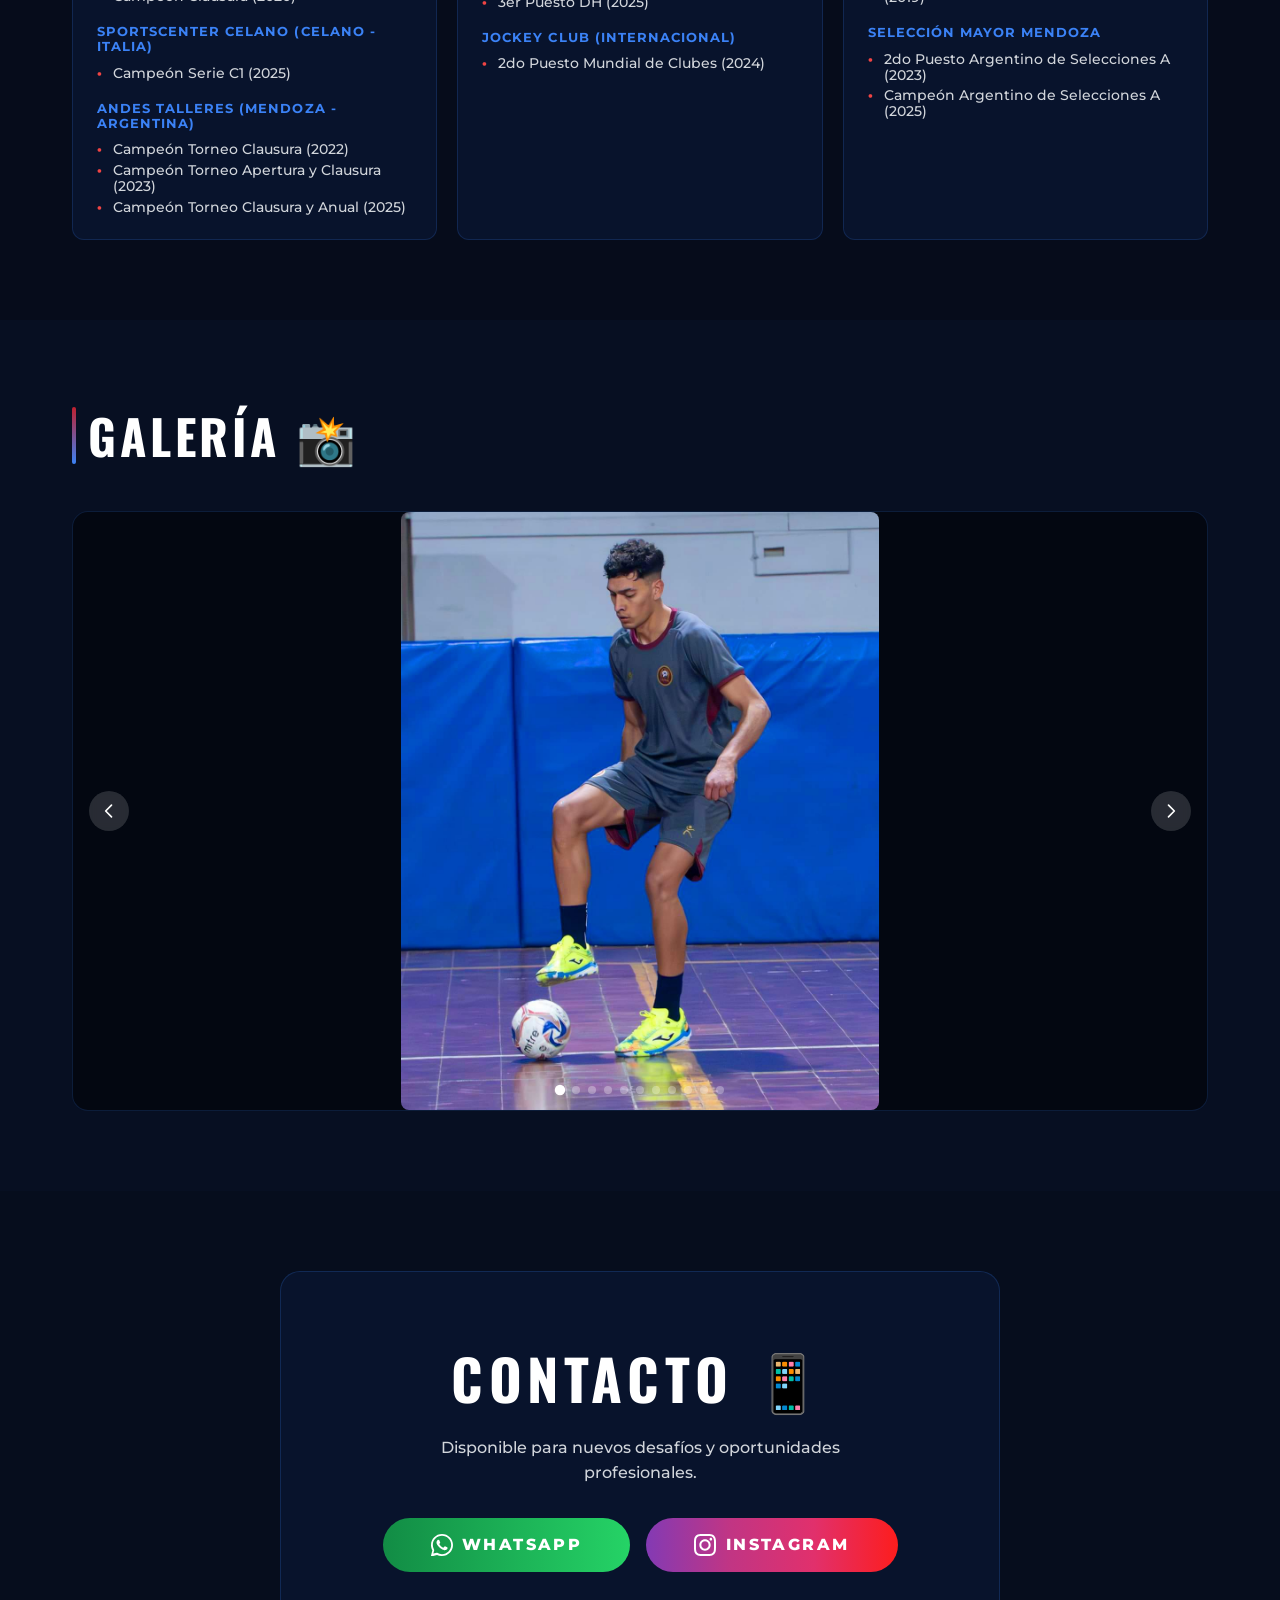
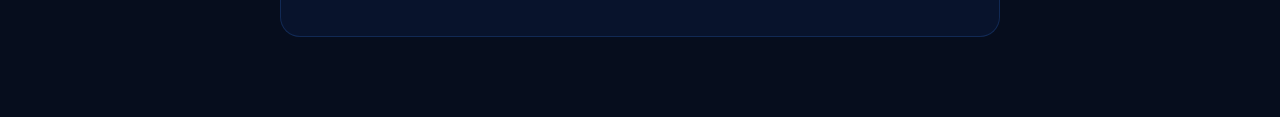
==== commit 2e0c0547: "Subiendo video" ====
--- a/index.html
+++ b/index.html
@@ -5,7 +5,7 @@
     <meta charset="UTF-8">
     <meta name="viewport" content="width=device-width, initial-scale=1.0">
     <title>Román Zuñiga - Portfolio Profesional</title>
-    <meta name="description" content="Portfolio profesional de Román Zuñiga, jugador de fútbol de salón (futsal). Posición: Pivot. Descubre su trayectoria, palmarés, videos y más.">
+    <meta name="description" content="Portfolio profesional de Román Zuñiga, jugador de fútbol de salón (futsal). Posición: Pivot. Descubre su trayectoria, historial de títulos, videos y más.">
     <meta name="keywords" content="Román Zuñiga, futsal, fútbol de salón, pivot, jugador de futsal, portfolio, Argentina">
     <meta name="author" content="Román Zuñiga">
     <meta name="robots" content="index, follow">
@@ -33,7 +33,7 @@
                 <a href="#bio" class="nav-link">Ficha Técnica</a>
                 <a href="#video" class="nav-link">Video</a>
                 <a href="#honors" class="nav-link">Trayectoria</a>
-                <a href="#career" class="nav-link">Palmarés</a>
+                <a href="#career" class="nav-link">Títulos</a>
                 <a href="#images" class="nav-link">Galería</a>
                 <a href="#contact" class="nav-link">Contacto</a>
             </div>
@@ -46,7 +46,7 @@
             <a href="#bio" class="mobile-link">Ficha Técnica</a>
             <a href="#video" class="mobile-link">Video</a>
             <a href="#honors" class="mobile-link">Trayectoria</a>
-            <a href="#career" class="mobile-link">Palmarés</a>
+            <a href="#career" class="mobile-link">Títulos</a>
             <a href="#images" class="mobile-link">Galería</a>
             <a href="#contact" class="mobile-link">Contacto</a>
         </div>
@@ -82,10 +82,10 @@
         <!-- VIDEO -->
         <section id="video" class="section section-video">
             <div class="section-inner">
-                <h2 class="section-title fade-in">Mejores Jugadas</h2>
+                <h2 class="section-title fade-in">Mejores Jugadas 🎥</h2>
                 <div class="video-frame fade-in delay-1">
                     <iframe
-                        src=""
+                        src="https://www.youtube.com/embed/OdTbcVoexqc?si=LE-ovtPvC7OxLJc1"
                         title="Román Zuñiga | Pivot - Mendoza | Argentina"
                         allow="accelerometer; autoplay; clipboard-write; encrypted-media; gyroscope; picture-in-picture; web-share"
                         allowfullscreen
@@ -98,7 +98,7 @@
         <!-- FICHA TÉCNICA -->
         <section id="bio" class="section section-bio">
             <div class="section-inner">
-                <h2 class="section-title fade-in">Ficha Técnica</h2>
+                <h2 class="section-title fade-in">Ficha Técnica 📋</h2>
                 <div class="bio-grid">
                     <div class="bio-card fade-in" style="--delay: 0s">
                         <span class="bio-label">Posición</span>
@@ -138,7 +138,7 @@
         <!-- TRAYECTORIA -->
         <section id="honors" class="section section-honors">
             <div class="section-inner">
-                <h2 class="section-title fade-in">Estadísticas y Trayectoria</h2>
+                <h2 class="section-title fade-in">Estadísticas y Trayectoria 📊</h2>
 
                 <div class="stats-grid fade-in">
                     <div class="stat-card">
@@ -174,13 +174,13 @@
         <!-- PALMARÉS -->
         <section id="career" class="section section-career">
             <div class="section-inner">
-                <h2 class="section-title fade-in">Palmarés Deportivo</h2>
+                <h2 class="section-title fade-in">Historial de títulos 🏆</h2>
 
                 <div class="palmares-grid fade-in">
                     <!-- Torneos Locales -->
                     <div class="palmares-card">
                         <div class="palmares-header">
-                            <h3 class="palmares-card-title">Torneos Locales</h3>
+                            <h3 class="palmares-card-title">Torneos Locales 🏆</h3>
                             <span class="palmares-count">5</span>
                         </div>
                         <div class="palmares-body">
@@ -210,7 +210,7 @@
                     <!-- Nacionales e Internacionales -->
                     <div class="palmares-card">
                         <div class="palmares-header">
-                            <h3 class="palmares-card-title">Nacionales e Internacionales</h3>
+                            <h3 class="palmares-card-title">Nacionales e Internacionales 🏆</h3>
                             <span class="palmares-count">3</span>
                         </div>
                         <div class="palmares-body">
@@ -233,7 +233,7 @@
                     <!-- Selecciones -->
                     <div class="palmares-card">
                         <div class="palmares-header">
-                            <h3 class="palmares-card-title">Selecciones</h3>
+                            <h3 class="palmares-card-title">Selecciones 🏆</h3>
                             <span class="palmares-count">3</span>
                         </div>
                         <div class="palmares-body">
@@ -259,7 +259,7 @@
         <!-- GALERÍA -->
         <section id="images" class="section section-gallery">
             <div class="section-inner">
-                <h2 class="section-title fade-in">Galería</h2>
+                <h2 class="section-title fade-in">Galería 📸</h2>
                 <div class="gallery-carousel fade-in delay-1">
                     <div class="carousel-track" id="carouselTrack">
                         <div class="carousel-slide"><img src="assets/carrusel1.jpeg" alt="Galería 1" onerror="this.closest('.carousel-slide').style.display='none'"></div>
@@ -290,7 +290,7 @@
             <div class="section-inner">
                 <div class="contact-card">
                     <div class="animate-contact-item">
-                        <h2 class="contact-title">Contacto</h2>
+                        <h2 class="contact-title">Contacto 📱</h2>
                     </div>
                     <div class="animate-contact-item">
                         <p class="contact-desc">Disponible para nuevos desafíos y oportunidades profesionales.</p>
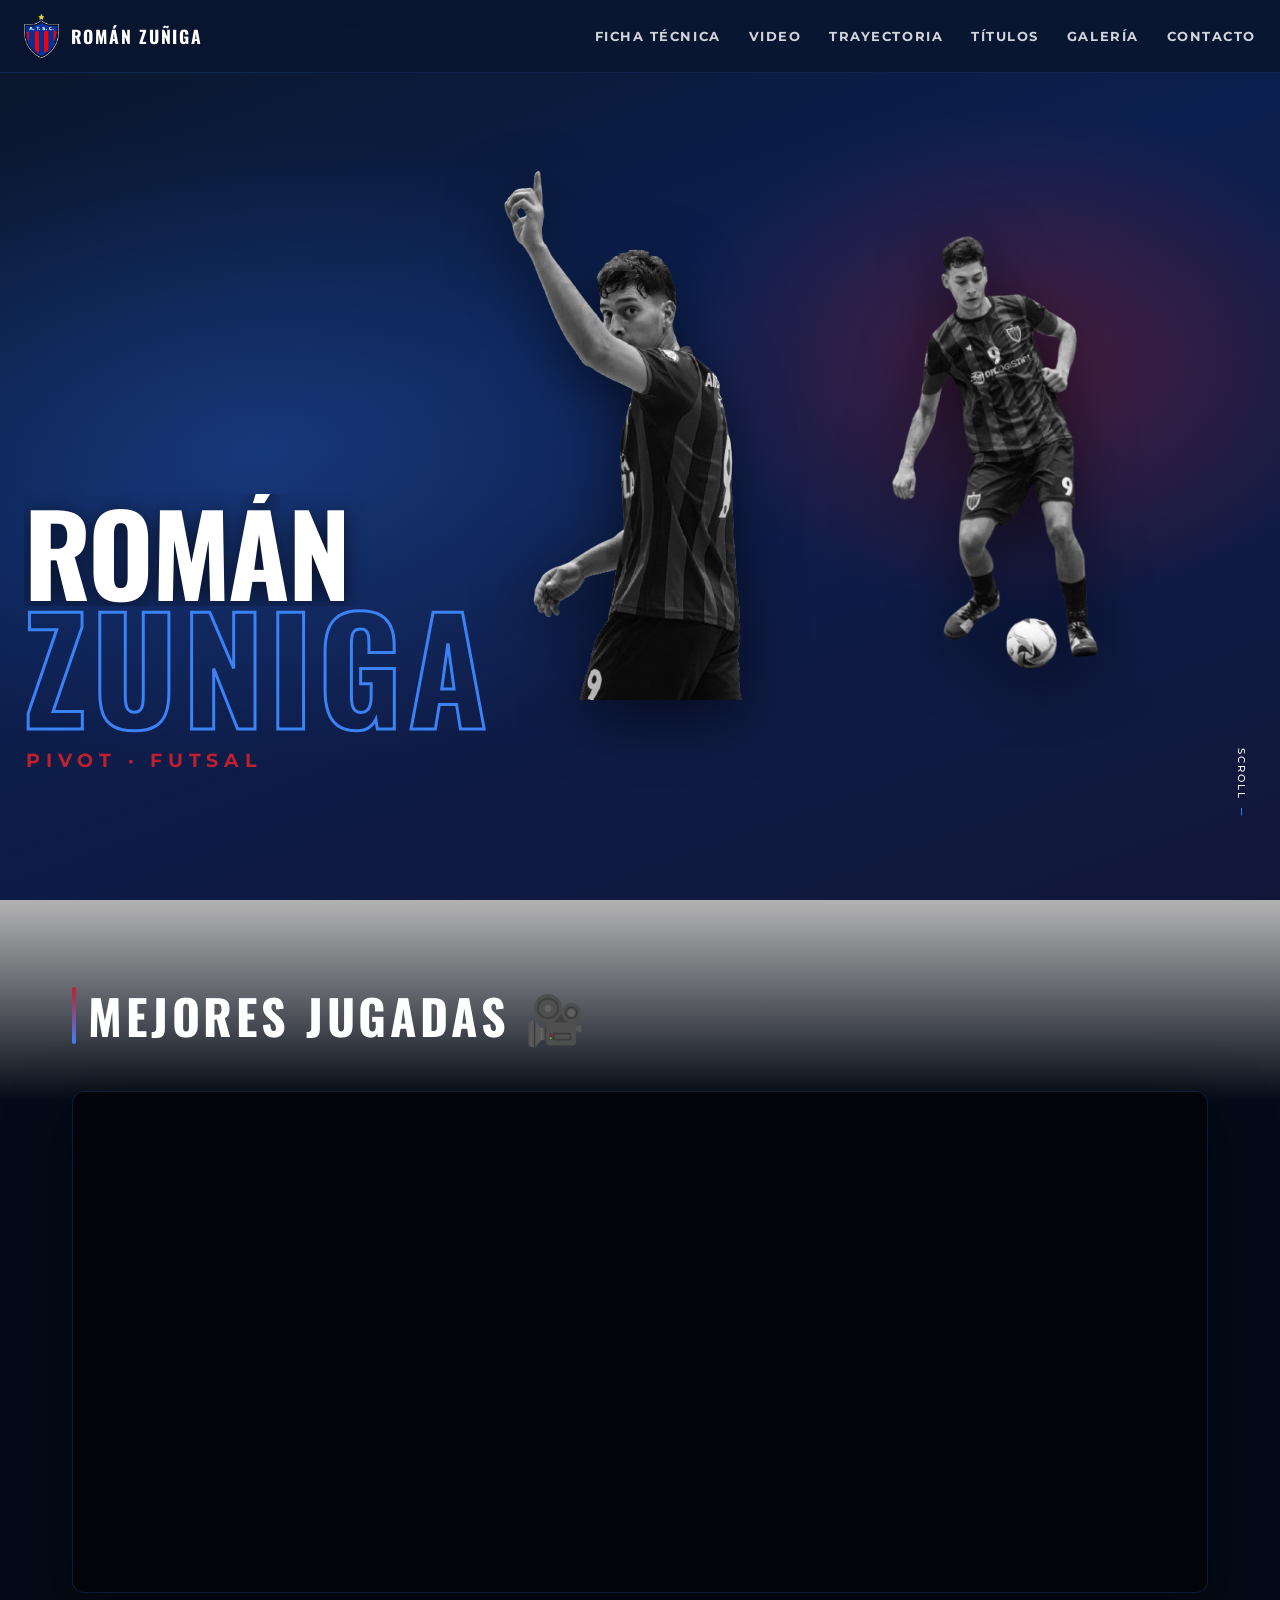
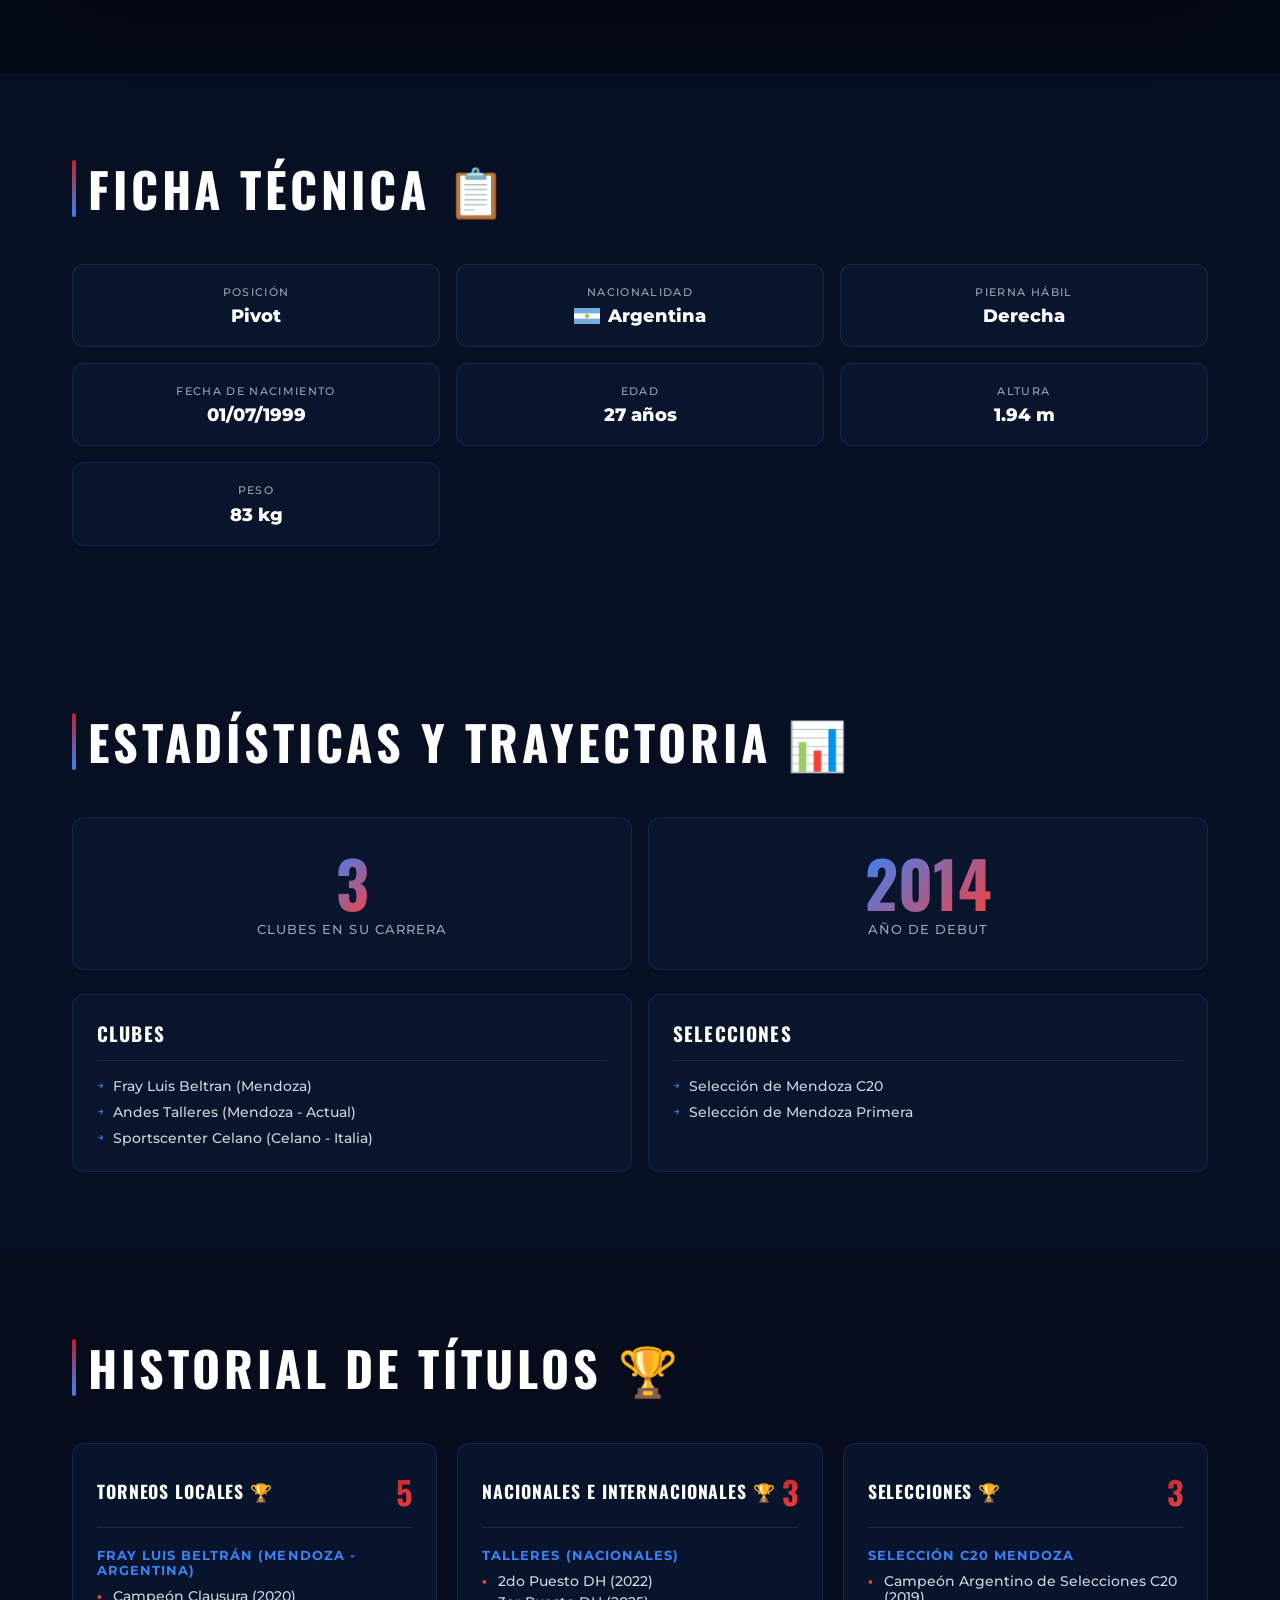
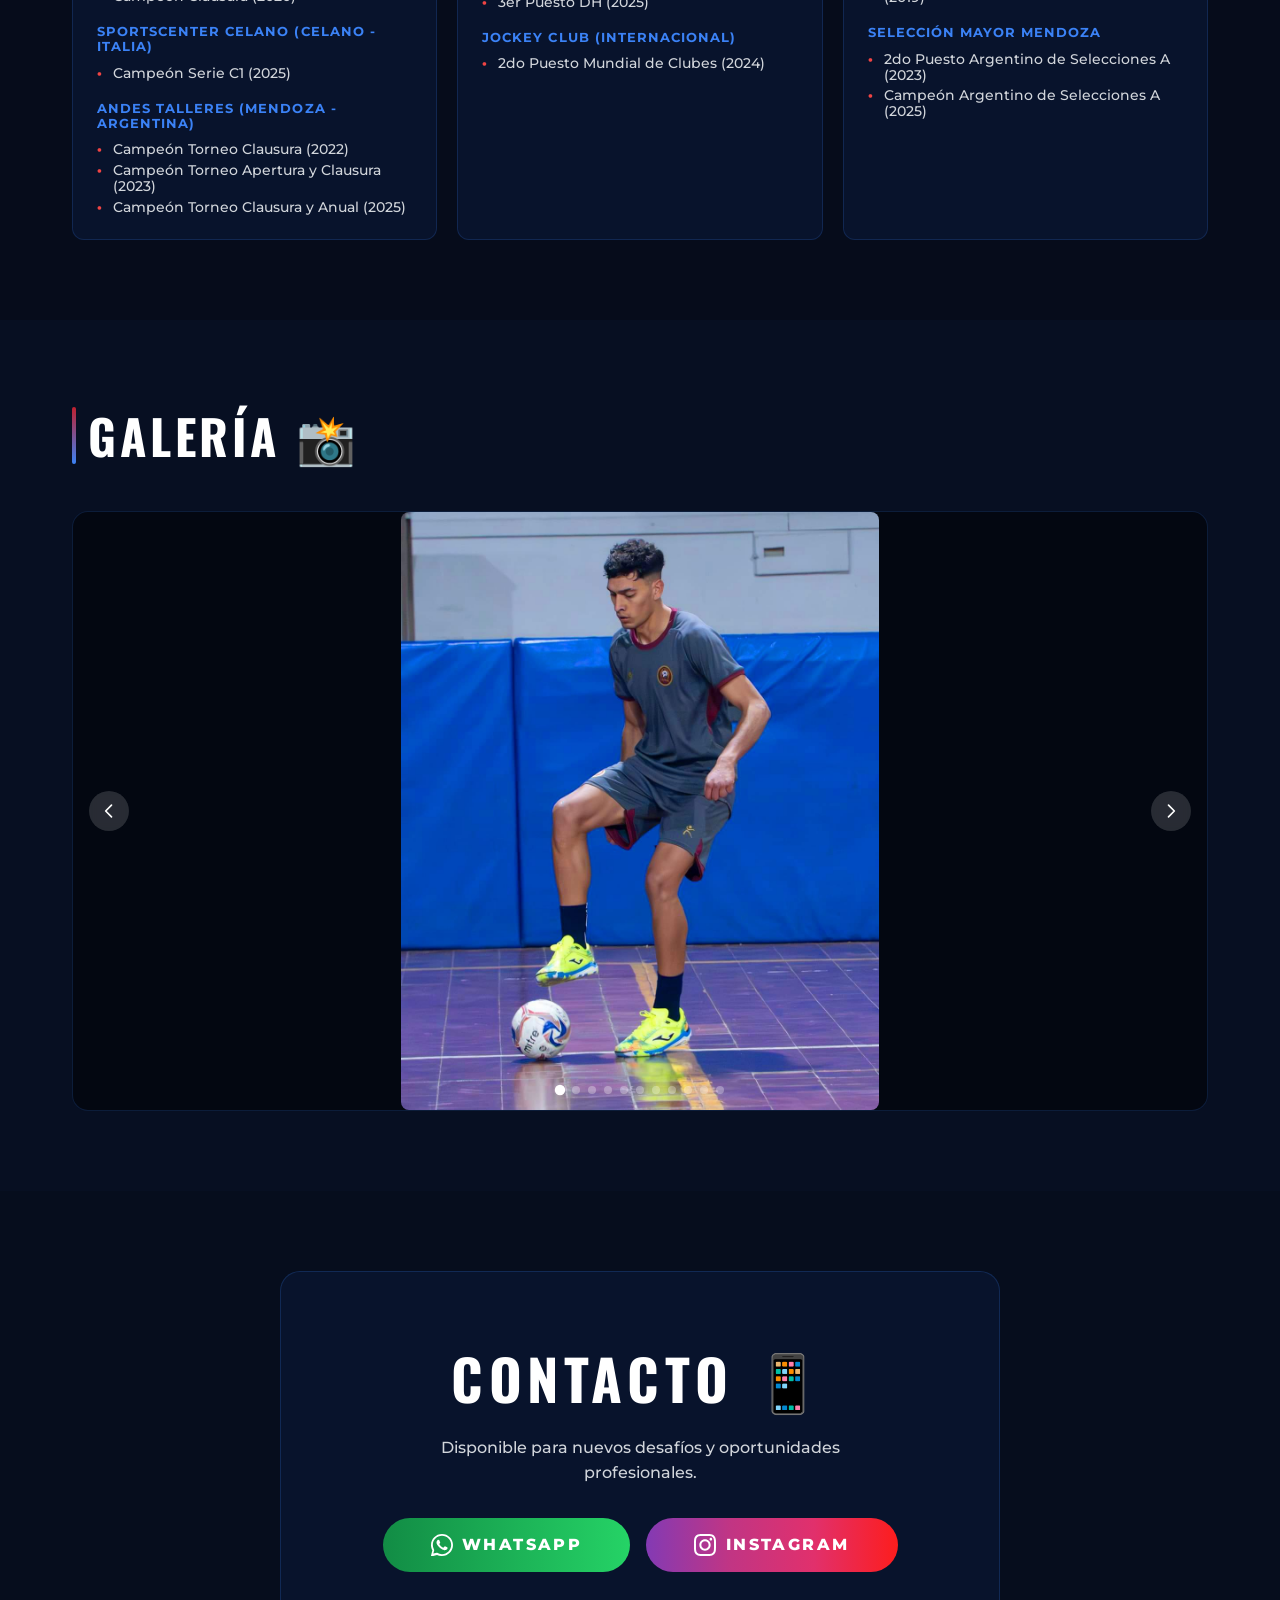
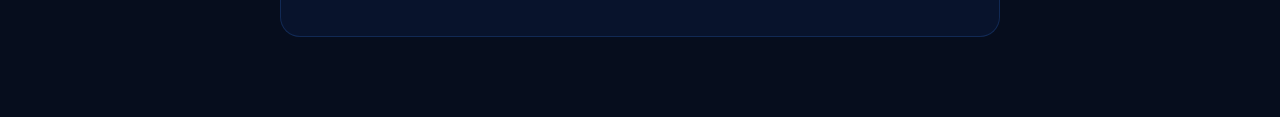
==== commit 86d55bad: "Arreglando espacio" ====
--- a/index.html
+++ b/index.html
@@ -157,7 +157,7 @@
                         <ul class="career-list">
                             <li>Fray Luis Beltran (Mendoza)</li>
                             <li>Andes Talleres (Mendoza - Actual)</li>
-                            <li>Sportscenter Celano(Celano - Italia)</li>
+                            <li>Sportscenter Celano (Celano - Italia)</li>
                         </ul>
                     </div>
                     <div class="career-card">
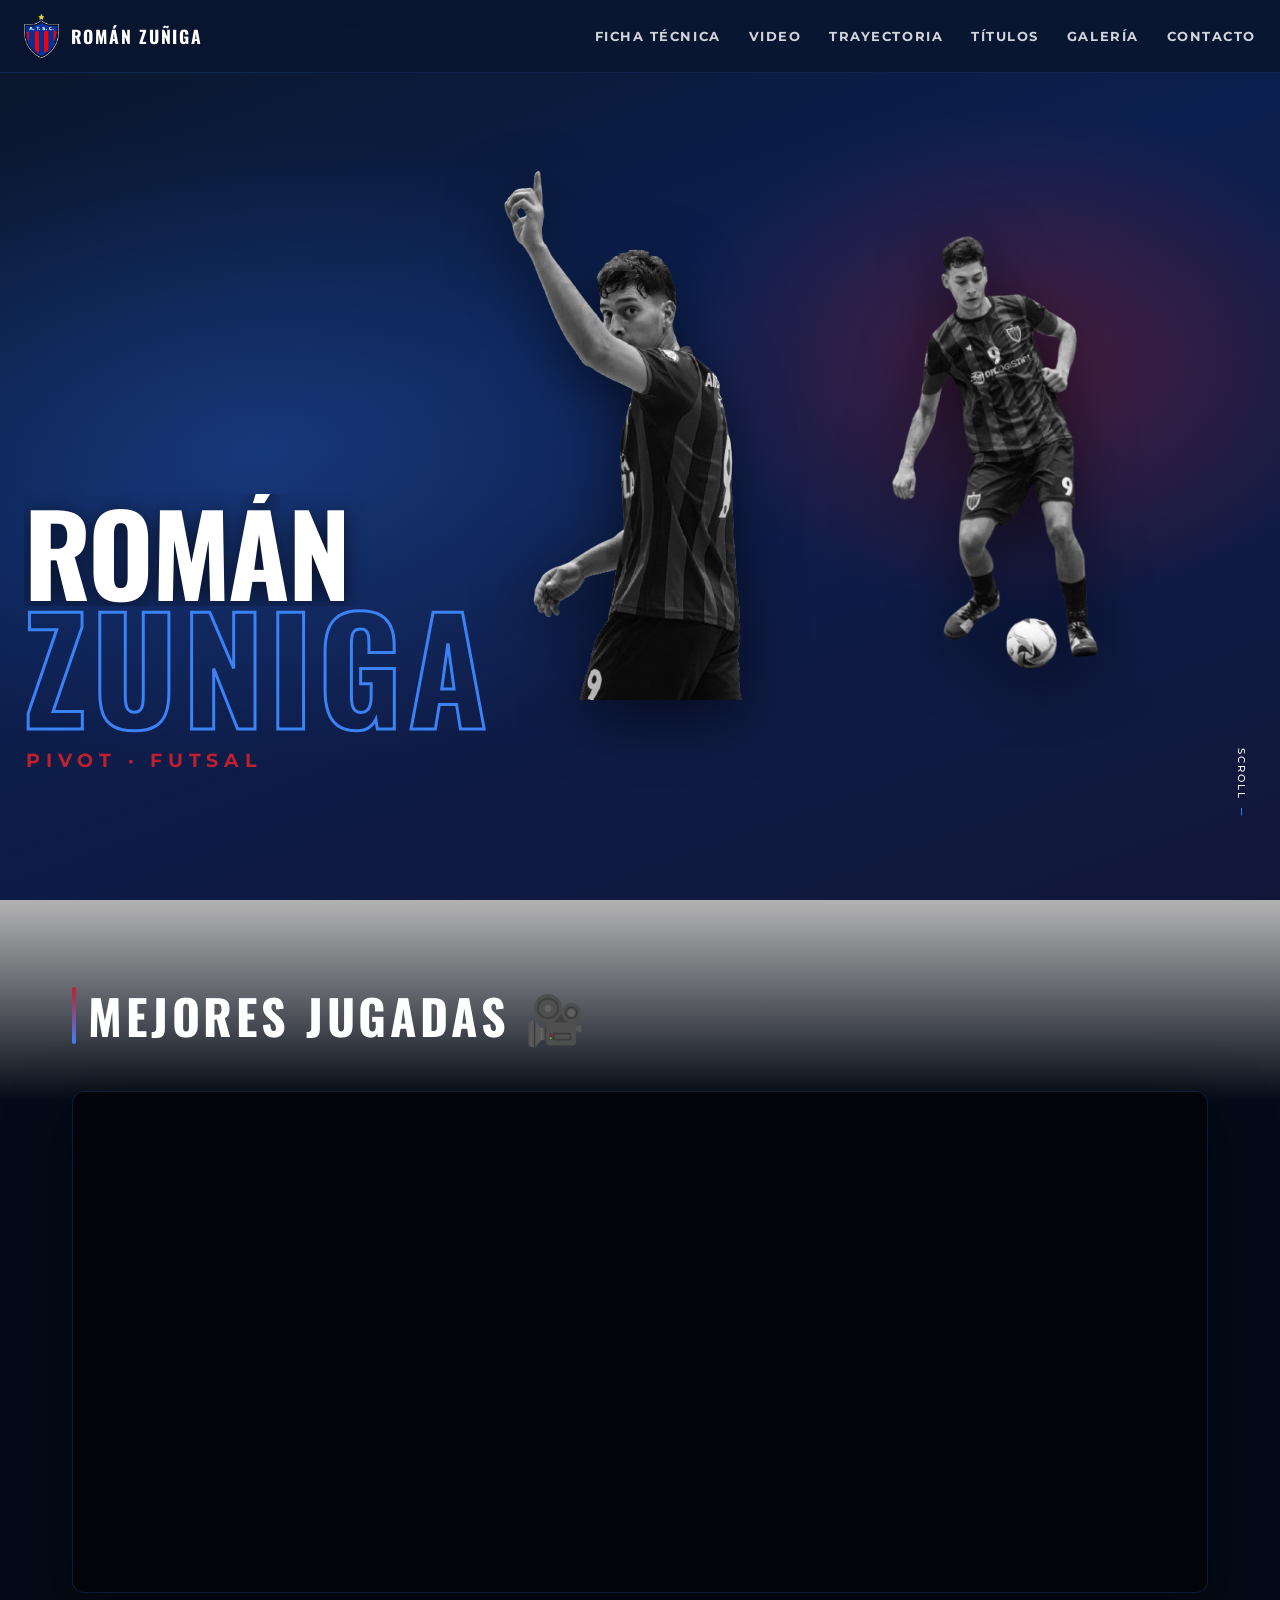
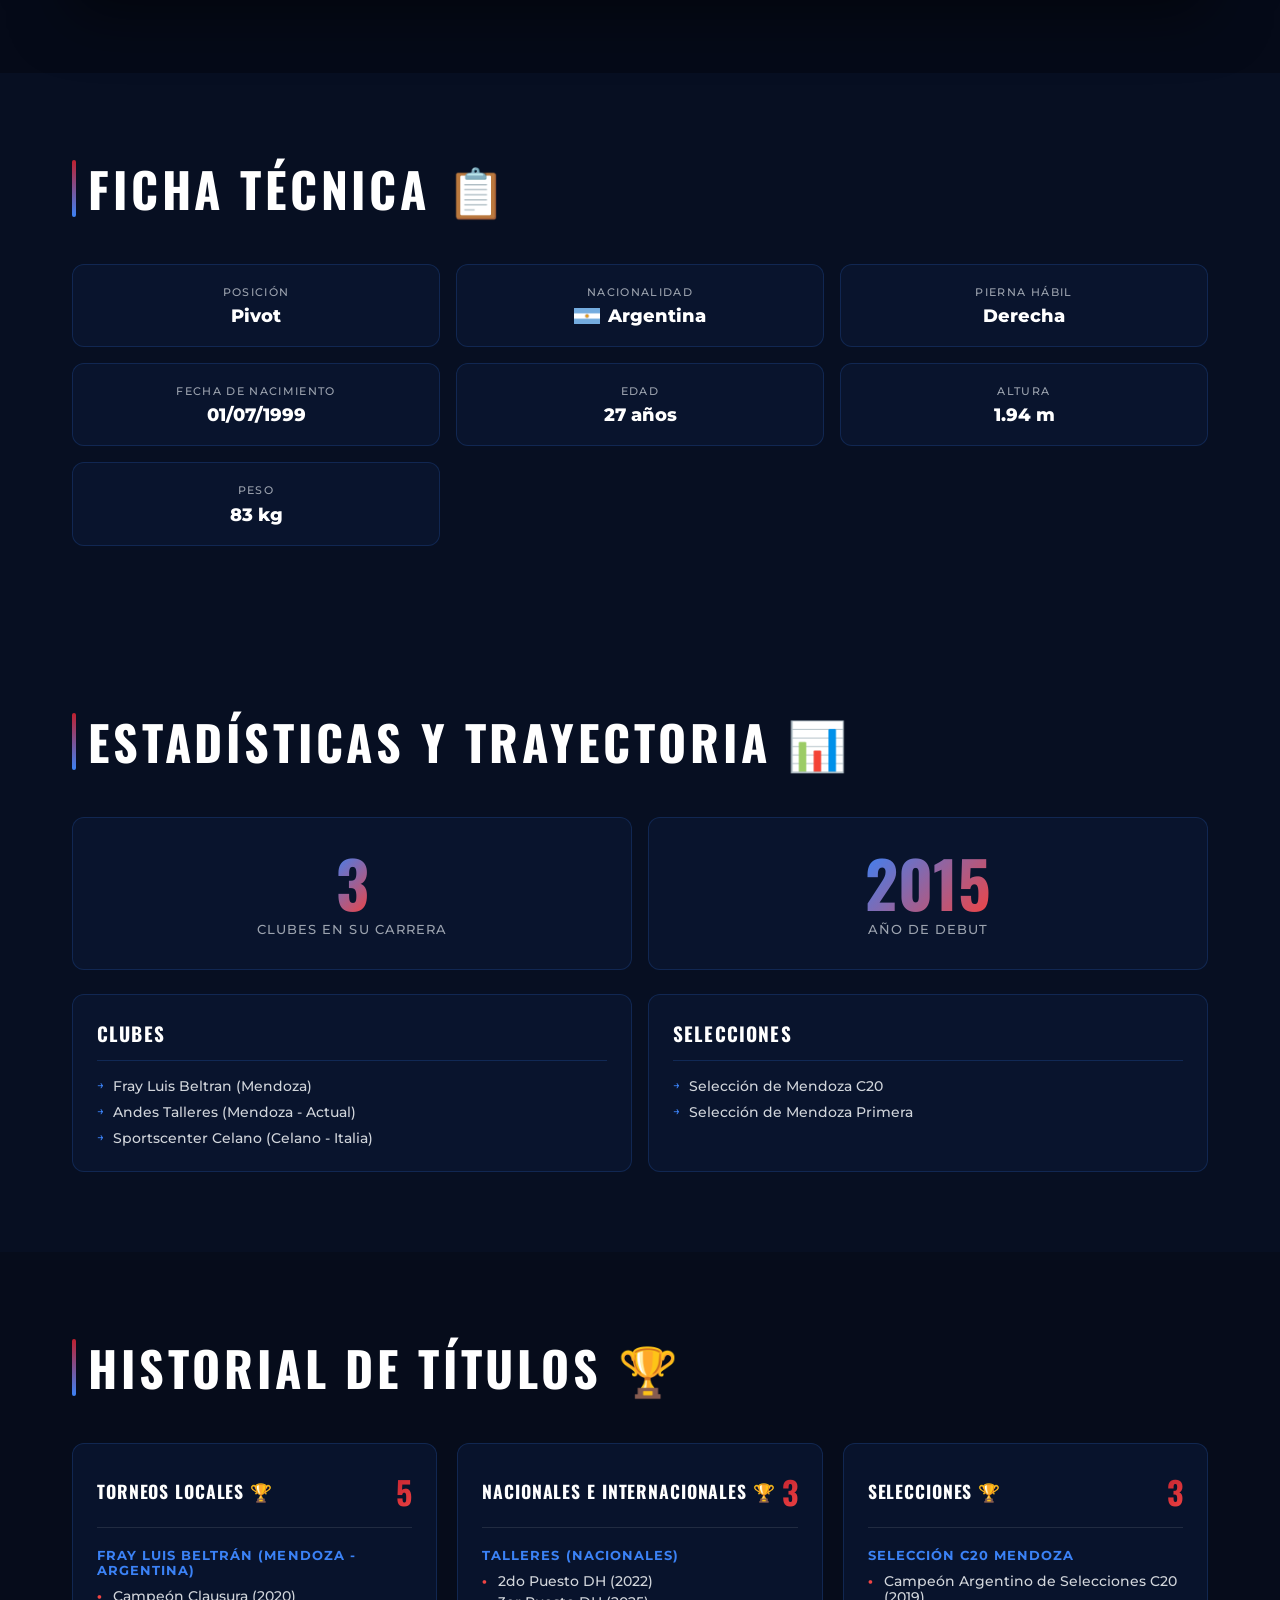
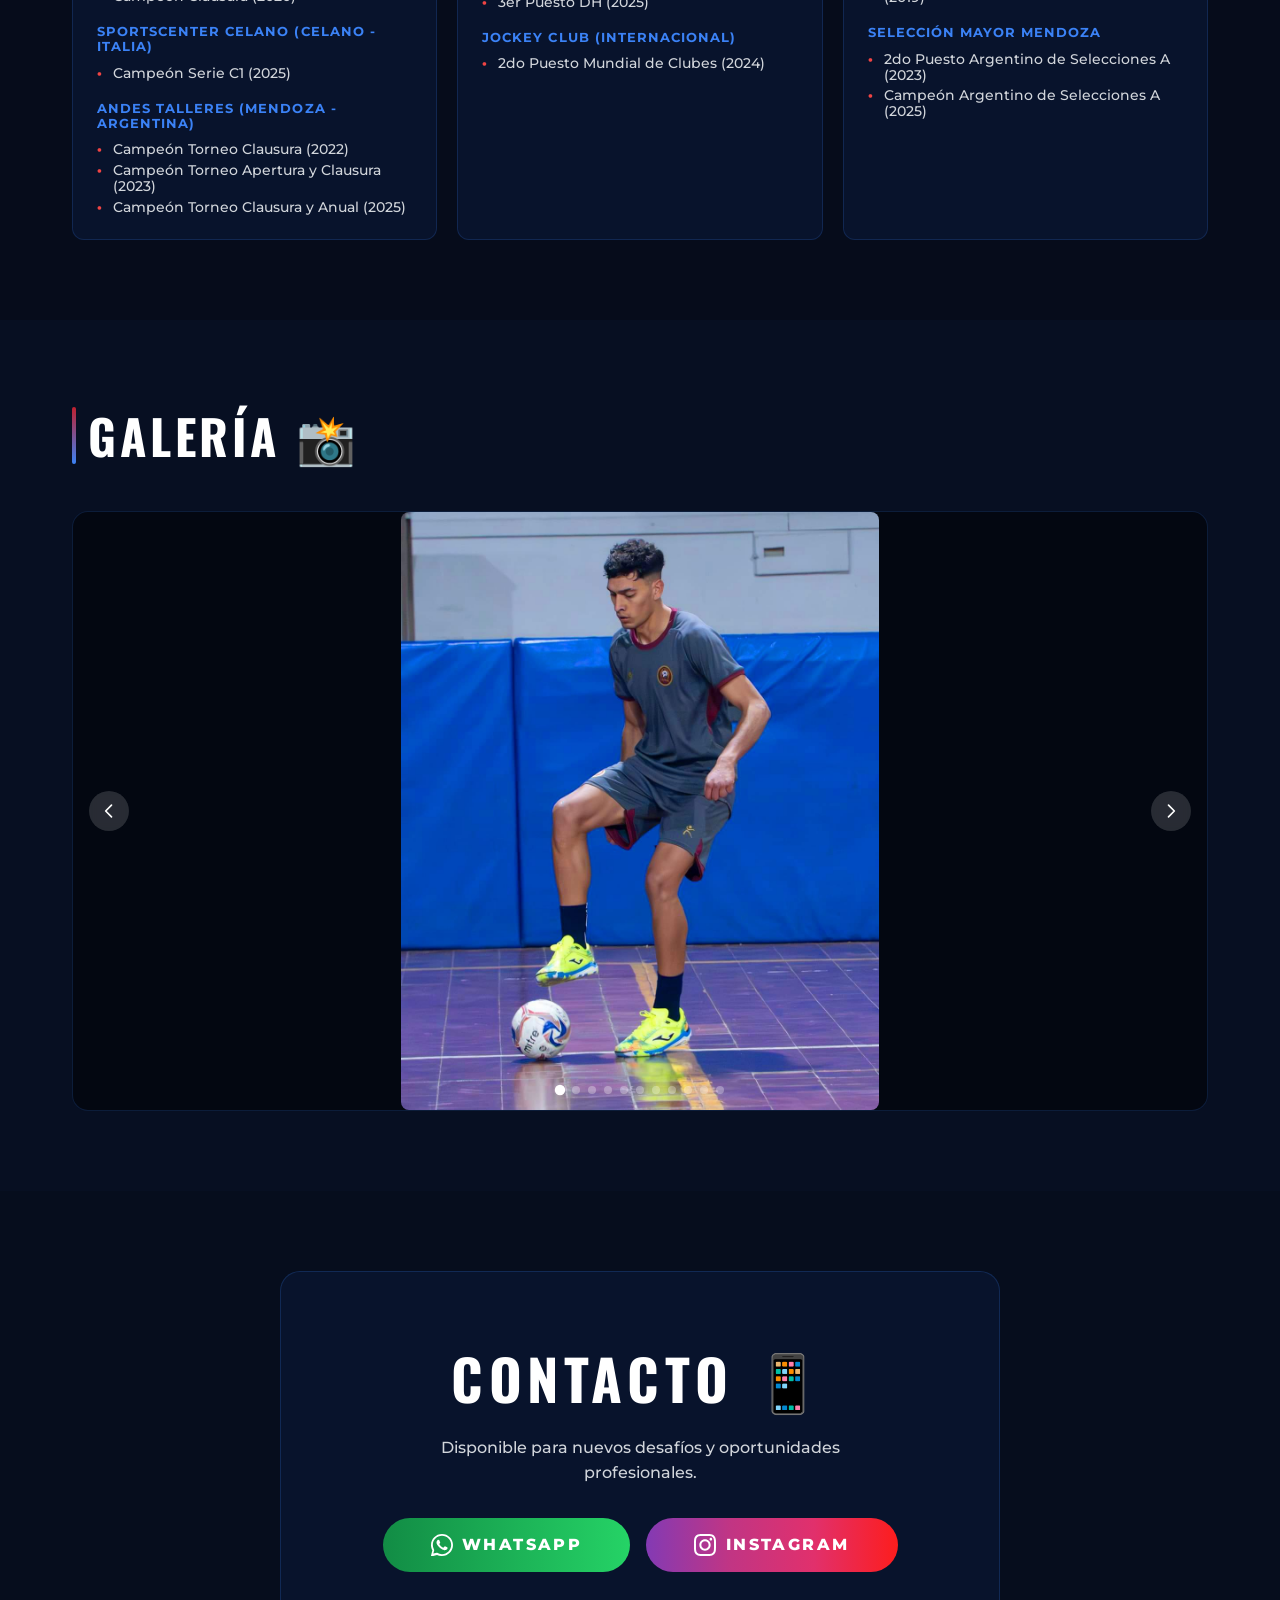
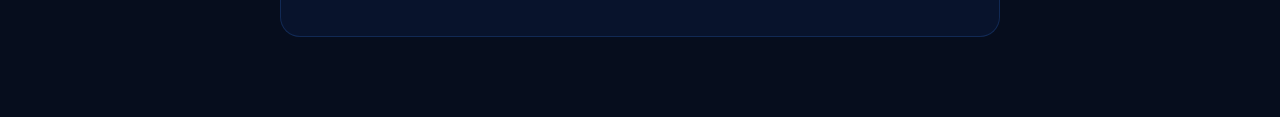
==== commit d2ec281f: "Subiendo video roman" ====
--- a/index.html
+++ b/index.html
@@ -85,7 +85,7 @@
                 <h2 class="section-title fade-in">Mejores Jugadas 🎥</h2>
                 <div class="video-frame fade-in delay-1">
                     <iframe
-                        src="https://www.youtube.com/embed/OdTbcVoexqc?si=LE-ovtPvC7OxLJc1"
+                        src="https://www.youtube.com/embed/okRVnHOy71o?si=hZ6v0fl50z2cx-6J"
                         title="Román Zuñiga | Pivot - Mendoza | Argentina"
                         allow="accelerometer; autoplay; clipboard-write; encrypted-media; gyroscope; picture-in-picture; web-share"
                         allowfullscreen
@@ -313,4 +313,4 @@
 
     <script src="app.js"></script>
 </body>
-</html>+</html>
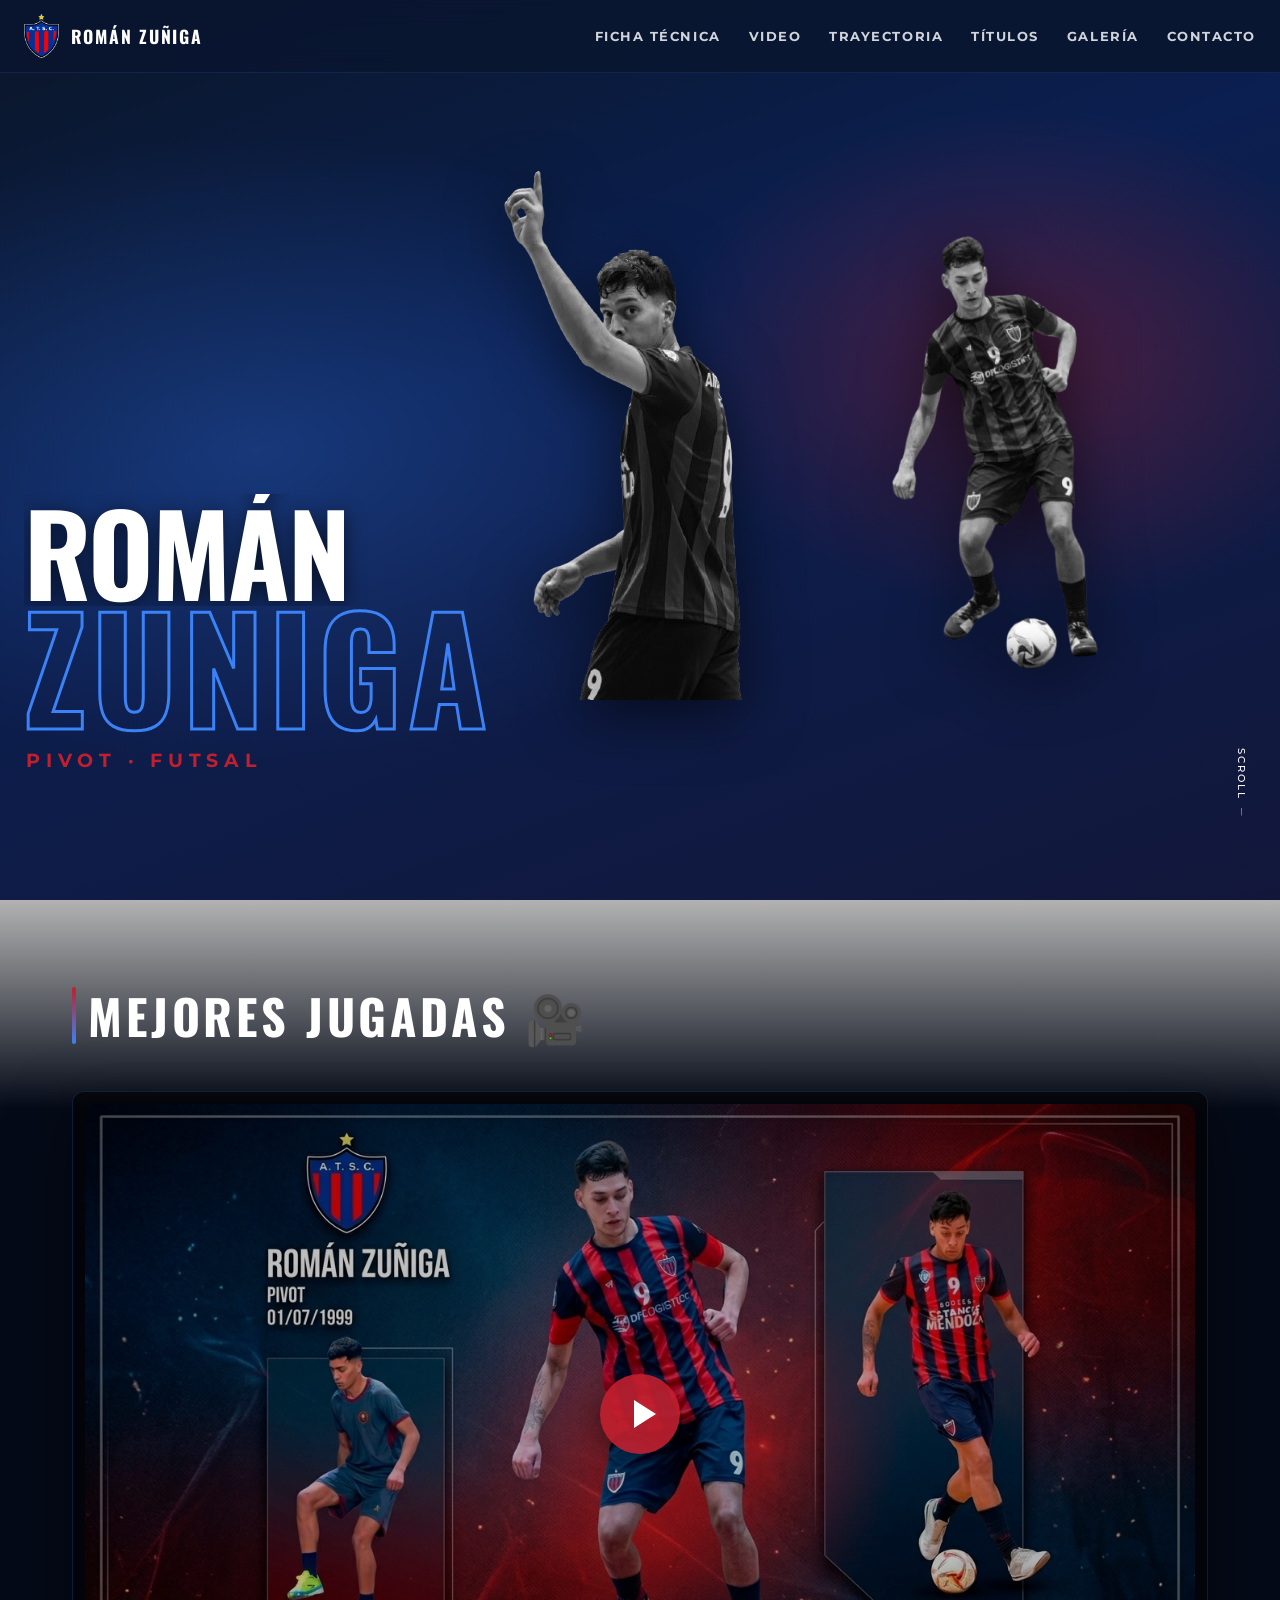
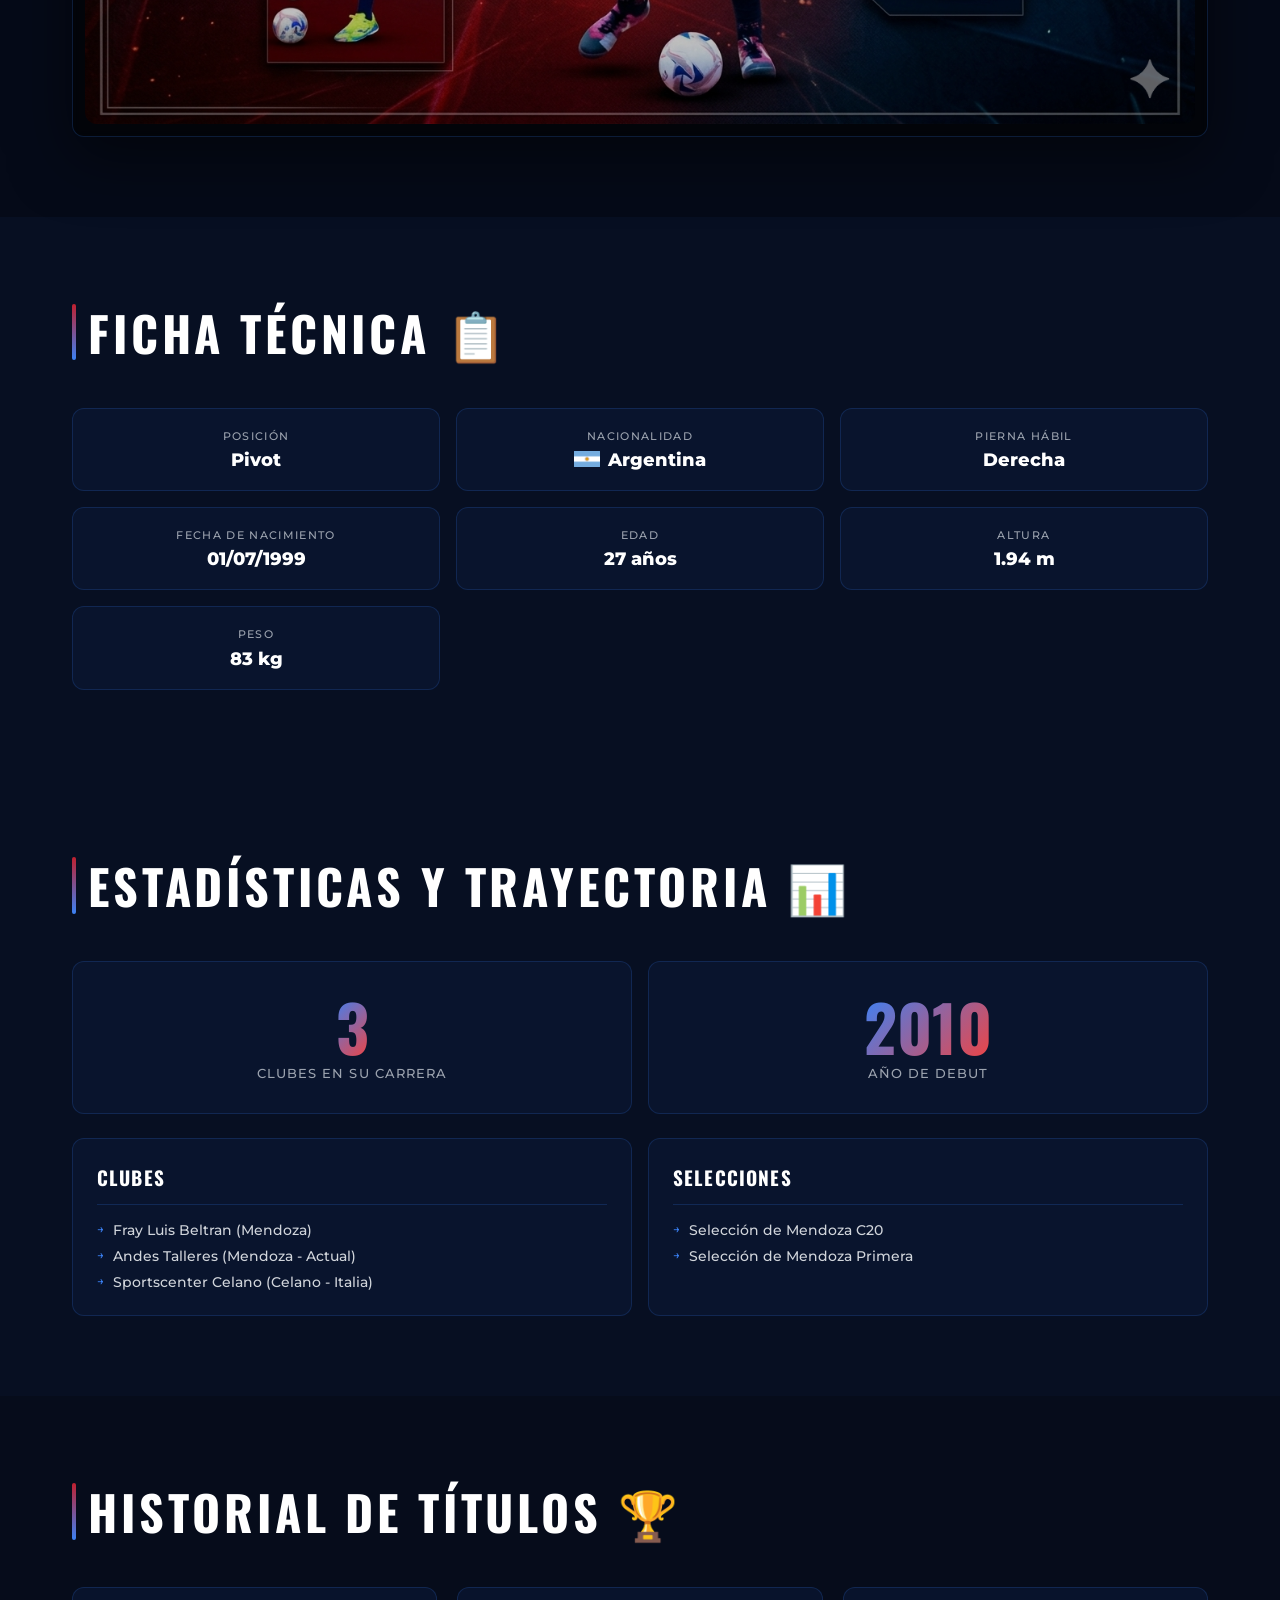
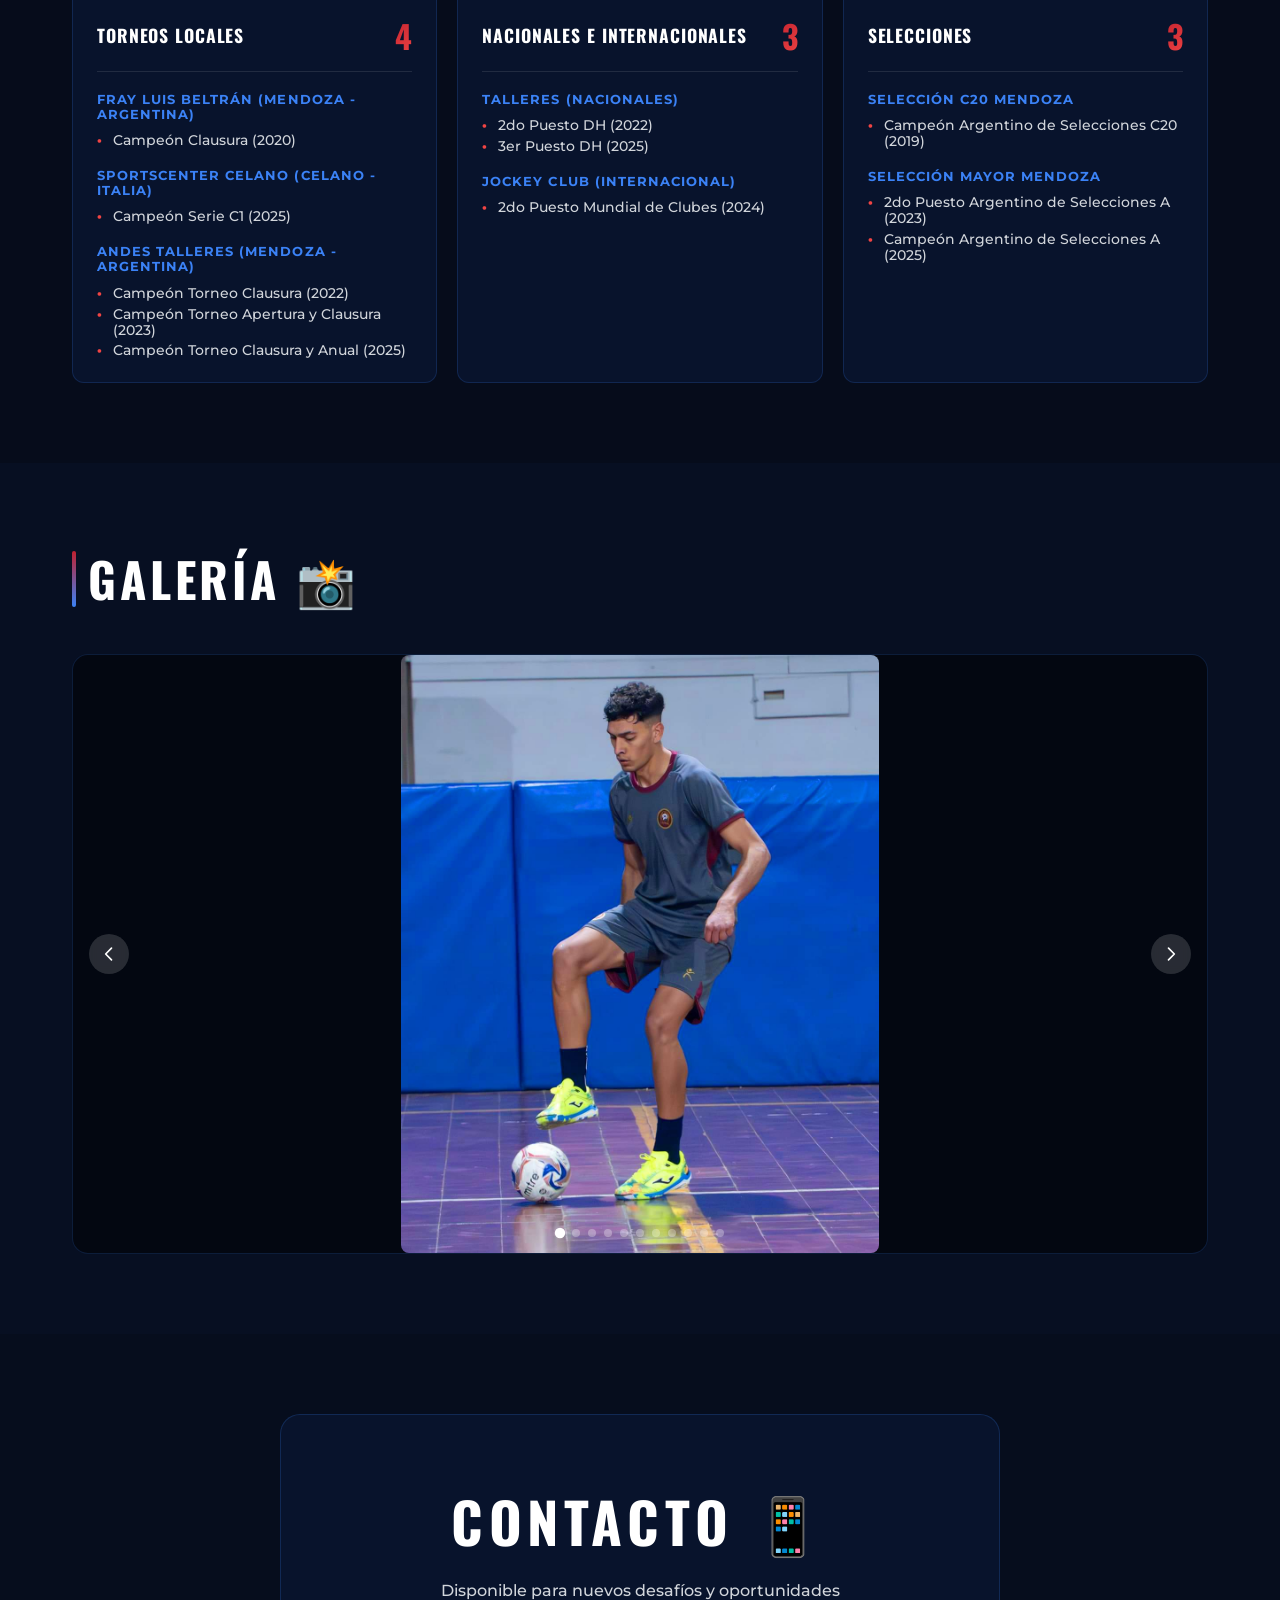
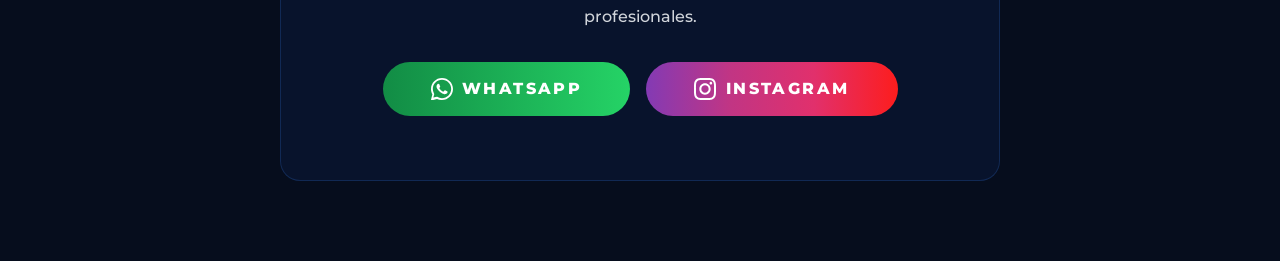
==== commit 59ec157c: "Proyecto completo" ====
--- a/index.html
+++ b/index.html
@@ -84,13 +84,14 @@
             <div class="section-inner">
                 <h2 class="section-title fade-in">Mejores Jugadas 🎥</h2>
                 <div class="video-frame fade-in delay-1">
-                    <iframe
-                        src="https://www.youtube.com/embed/okRVnHOy71o?si=hZ6v0fl50z2cx-6J"
-                        title="Román Zuñiga | Pivot - Mendoza | Argentina"
-                        allow="accelerometer; autoplay; clipboard-write; encrypted-media; gyroscope; picture-in-picture; web-share"
-                        allowfullscreen
-                        loading="lazy">
-                    </iframe>
+                    <div class="video-thumb-wrapper" id="videoThumb" data-videoid="okRVnHOy71o">
+                        <img src="assets/fondo_video.png" alt="Ver video de Román Zuñiga" class="video-thumb-img">
+                        <button class="video-play-btn" aria-label="Reproducir video">
+                            <svg viewBox="0 0 24 24" fill="currentColor" width="48" height="48">
+                                <path d="M8 5v14l11-7z"/>
+                            </svg>
+                        </button>
+                    </div>
                 </div>
             </div>
         </section>
@@ -180,7 +181,7 @@
                     <!-- Torneos Locales -->
                     <div class="palmares-card">
                         <div class="palmares-header">
-                            <h3 class="palmares-card-title">Torneos Locales 🏆</h3>
+                            <h3 class="palmares-card-title">Torneos Locales</h3>
                             <span class="palmares-count">5</span>
                         </div>
                         <div class="palmares-body">
@@ -210,7 +211,7 @@
                     <!-- Nacionales e Internacionales -->
                     <div class="palmares-card">
                         <div class="palmares-header">
-                            <h3 class="palmares-card-title">Nacionales e Internacionales 🏆</h3>
+                            <h3 class="palmares-card-title">Nacionales e Internacionales</h3>
                             <span class="palmares-count">3</span>
                         </div>
                         <div class="palmares-body">
@@ -233,7 +234,7 @@
                     <!-- Selecciones -->
                     <div class="palmares-card">
                         <div class="palmares-header">
-                            <h3 class="palmares-card-title">Selecciones 🏆</h3>
+                            <h3 class="palmares-card-title">Selecciones</h3>
                             <span class="palmares-count">3</span>
                         </div>
                         <div class="palmares-body">
@@ -313,4 +314,4 @@
 
     <script src="app.js"></script>
 </body>
-</html>
+</html>
--- a/style.css
+++ b/style.css
@@ -1336,4 +1336,56 @@
     .hero-img-center {
         display: block;
     }
+}
+/* ── Video thumbnail personalizada ── */
+.video-thumb-wrapper {
+    position: relative;
+    width: 100%;
+    height: 100%;
+    cursor: pointer;
+    overflow: hidden;
+    border-radius: inherit;
+}
+
+.video-thumb-img {
+    width: 100%;
+    height: 100%;
+    object-fit: cover;
+    display: block;
+    transition: transform 0.4s ease, filter 0.4s ease;
+    filter: brightness(0.75);
+}
+
+.video-thumb-wrapper:hover .video-thumb-img {
+    transform: scale(1.03);
+    filter: brightness(0.55);
+}
+
+.video-play-btn {
+    position: absolute;
+    top: 50%;
+    left: 50%;
+    transform: translate(-50%, -50%);
+    background: rgba(192, 32, 46, 0.9);
+    border: none;
+    border-radius: 50%;
+    width: 80px;
+    height: 80px;
+    display: flex;
+    align-items: center;
+    justify-content: center;
+    color: white;
+    cursor: pointer;
+    transition: background 0.3s, transform 0.3s, box-shadow 0.3s;
+    box-shadow: 0 8px 32px rgba(0, 0, 0, 0.5);
+}
+
+.video-play-btn:hover {
+    background: var(--red-bright);
+    transform: translate(-50%, -50%) scale(1.12);
+    box-shadow: 0 12px 40px rgba(192, 32, 46, 0.5);
+}
+
+.video-play-btn svg {
+    margin-left: 4px; /* centra visualmente el triángulo */
 }
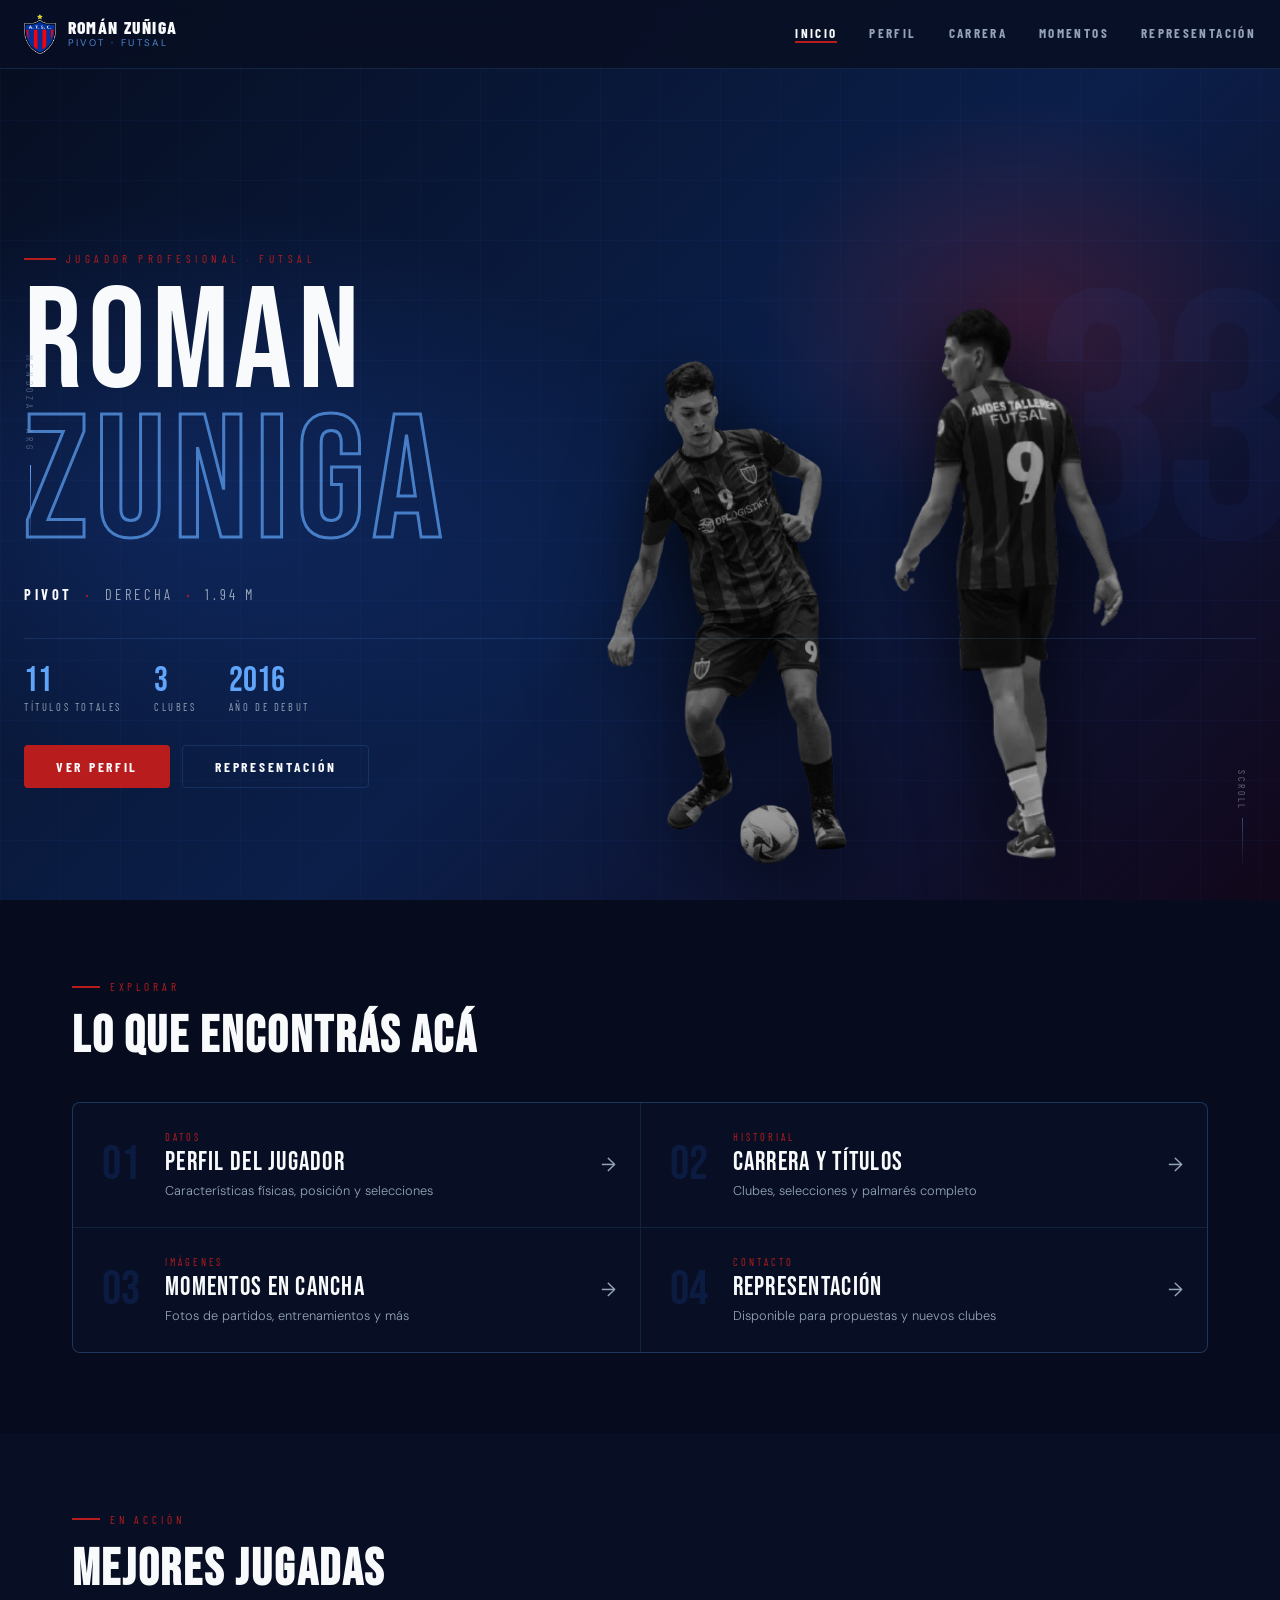
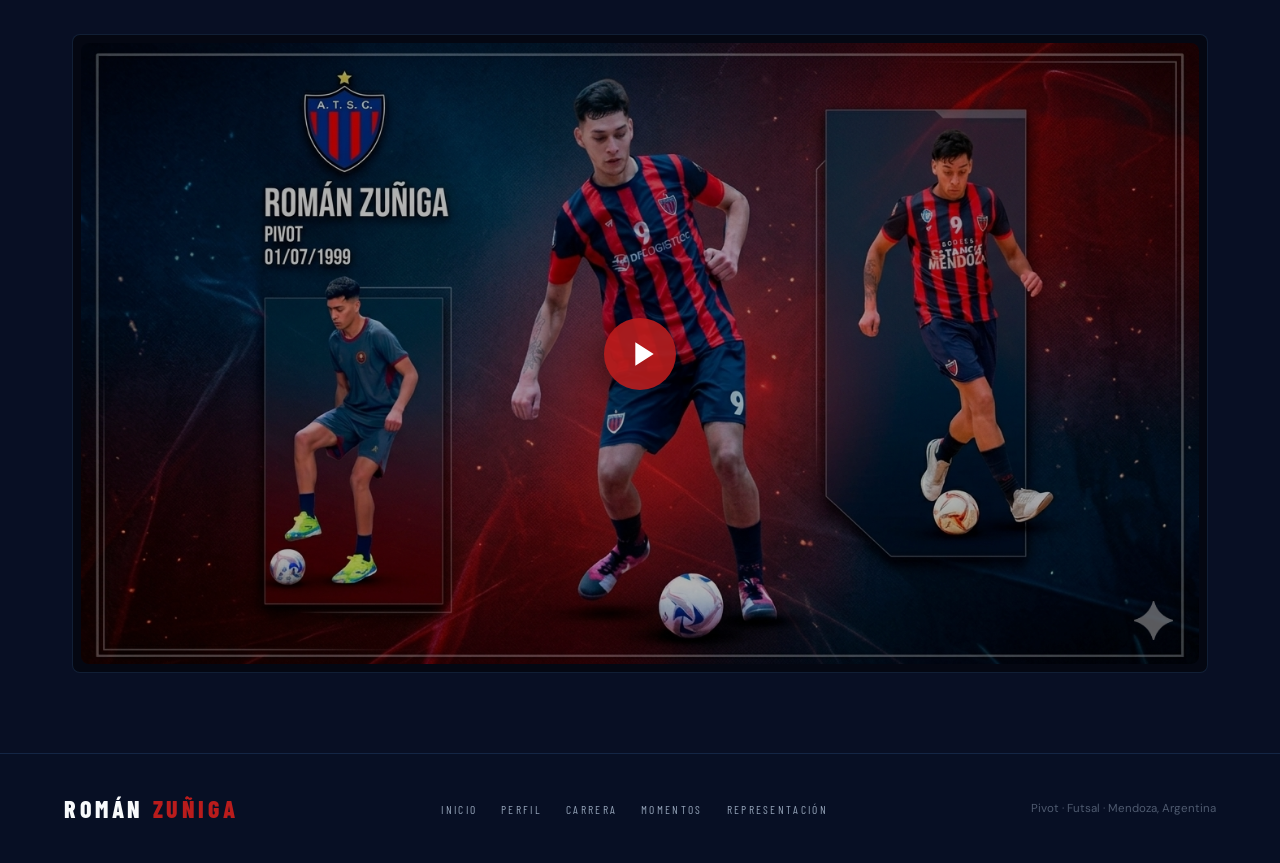
==== commit 5b462367: "Corrigiendo" ====
--- a/index.html
+++ b/index.html
@@ -4,314 +4,633 @@
 <head>
     <meta charset="UTF-8">
     <meta name="viewport" content="width=device-width, initial-scale=1.0">
-    <title>Román Zuñiga - Portfolio Profesional</title>
-    <meta name="description" content="Portfolio profesional de Román Zuñiga, jugador de fútbol de salón (futsal). Posición: Pivot. Descubre su trayectoria, historial de títulos, videos y más.">
-    <meta name="keywords" content="Román Zuñiga, futsal, fútbol de salón, pivot, jugador de futsal, portfolio, Argentina">
+    <title>Román Zuñiga · Pivot Profesional</title>
+    <meta name="description"
+        content="Ficha profesional de Román Zuñiga, jugador de futsal. Posición: Pivot. Mendoza, Argentina.">
+    <meta name="keywords" content="Román Zuñiga, futsal, fútbol de salón, pivot, jugador, Argentina, Mendoza">
     <meta name="author" content="Román Zuñiga">
-    <meta name="robots" content="index, follow">
-    <meta property="og:type" content="website">
-    <meta property="og:title" content="Román Zuñiga - Portfolio Profesional">
-    <meta property="og:description" content="Portfolio profesional de Román Zuñiga, jugador de futsal. Pivot. Argentina.">
-    <meta property="twitter:card" content="summary_large_image">
-    <meta property="twitter:title" content="Román Zuñiga - Portfolio Profesional">
-    <link rel="preconnect" href="https://fonts.googleapis.com">
-    <link rel="preconnect" href="https://fonts.gstatic.com" crossorigin>
-    <link href="https://fonts.googleapis.com/css2?family=Montserrat:wght@400;500;700;800;900&family=Oswald:wght@400;700&display=swap" rel="stylesheet">
     <link rel="stylesheet" href="style.css">
+    <style>
+        /* ── HERO ESPECÍFICO ── */
+        .hero {
+            position: relative;
+            min-height: 100vh;
+            display: flex;
+            align-items: flex-end;
+            padding-top: 68px;
+            overflow: hidden;
+            background: linear-gradient(135deg, #060d1f 0%, #0b1f4a 55%, #12071a 100%);
+        }
+
+        /* Grid decorativo de fondo */
+        .hero::before {
+            content: '';
+            position: absolute;
+            inset: 0;
+            background-image:
+                linear-gradient(rgba(37, 99, 235, 0.05) 1px, transparent 1px),
+                linear-gradient(90deg, rgba(37, 99, 235, 0.05) 1px, transparent 1px);
+            background-size: 60px 60px;
+            pointer-events: none;
+        }
+
+        .hero-glow {
+            position: absolute;
+            inset: 0;
+            background:
+                radial-gradient(ellipse 55% 50% at 15% 55%, rgba(37, 99, 235, 0.2) 0%, transparent 65%),
+                radial-gradient(ellipse 35% 40% at 80% 35%, rgba(185, 28, 28, 0.25) 0%, transparent 60%);
+            pointer-events: none;
+            z-index: 0;
+        }
+
+        /* Número decorativo grande */
+        .hero-deco-num {
+            position: absolute;
+            right: -0.5rem;
+            top: 50%;
+            transform: translateY(-55%);
+            font-family: 'Bebas Neue', sans-serif;
+            font-size: clamp(12rem, 30vw, 22rem);
+            line-height: 1;
+            color: rgba(37, 99, 235, 0.05);
+            user-select: none;
+            pointer-events: none;
+            letter-spacing: -0.04em;
+        }
+
+        .hero-content {
+            position: relative;
+            z-index: 5;
+            width: 100%;
+            max-width: 1400px;
+            margin: 0 auto;
+            padding: 3rem 1.5rem 5rem;
+            display: grid;
+            grid-template-columns: 1fr;
+            align-items: flex-end;
+            gap: 2rem;
+        }
+
+        .hero-text {
+            position: relative;
+            z-index: 10;
+        }
+
+        .hero-eyebrow {
+            font-family: 'Barlow Condensed', sans-serif;
+            font-size: 0.7rem;
+            letter-spacing: 0.4em;
+            text-transform: uppercase;
+            color: var(--rojo);
+            display: flex;
+            align-items: center;
+            gap: 0.6rem;
+            margin-bottom: 1rem;
+        }
+
+        .hero-eyebrow::before {
+            content: '';
+            display: block;
+            width: 32px;
+            height: 2px;
+            background: var(--rojo);
+        }
+
+        .hero-name-row {
+            overflow: hidden;
+        }
+
+        .hero-firstname {
+            display: block;
+            font-family: 'Bebas Neue', sans-serif;
+            font-size: clamp(4rem, 13vw, 9rem);
+            line-height: 0.88;
+            letter-spacing: 0.04em;
+            text-transform: uppercase;
+            color: var(--blanco);
+            animation: slideUpIn 1s var(--ease) forwards;
+        }
+
+        .hero-lastname {
+            display: block;
+            font-family: 'Bebas Neue', sans-serif;
+            font-size: clamp(4.5rem, 15vw, 11rem);
+            line-height: 0.88;
+            letter-spacing: 0.04em;
+            text-transform: uppercase;
+            color: transparent;
+            -webkit-text-stroke: 2px rgba(96, 165, 250, 0.7);
+            animation: slideUpIn 1s var(--ease) 0.15s both;
+        }
+
+        .hero-position-tag {
+            display: inline-flex;
+            align-items: center;
+            gap: 0.75rem;
+            margin-top: 1.25rem;
+            font-family: 'Barlow Condensed', sans-serif;
+            font-size: 0.9rem;
+            letter-spacing: 0.25em;
+            text-transform: uppercase;
+            color: var(--gris-400);
+        }
+
+        .hero-position-tag strong {
+            color: var(--blanco);
+        }
+
+        .dot-sep {
+            color: var(--rojo);
+            font-size: 1.2rem;
+        }
+
+        /* Hero stats bar */
+        .hero-stats {
+            display: flex;
+            flex-wrap: wrap;
+            gap: 2rem;
+            border-top: 1px solid var(--borde);
+            padding-top: 1.5rem;
+            margin-top: 2rem;
+        }
+
+        .hero-stat-item {
+            display: flex;
+            flex-direction: column;
+            gap: 0.2rem;
+        }
+
+        .hero-stat-num {
+            font-family: 'Bebas Neue', sans-serif;
+            font-size: 2.2rem;
+            line-height: 1;
+            color: var(--azul-claro);
+        }
+
+        .hero-stat-lbl {
+            font-family: 'Barlow Condensed', sans-serif;
+            font-size: 0.65rem;
+            letter-spacing: 0.25em;
+            text-transform: uppercase;
+            color: var(--gris-400);
+        }
+
+        /* CTA buttons */
+        .hero-ctas {
+            display: flex;
+            flex-wrap: wrap;
+            gap: 0.75rem;
+            margin-top: 2rem;
+        }
+
+        /* Imágenes hero */
+        .hero-images {
+            position: absolute;
+            bottom: 0;
+            right: 0;
+            left: 0;
+            height: 100%;
+            pointer-events: none;
+        }
+
+        .h-img-1,
+        .h-img-2 {
+            position: absolute;
+            bottom: 0;
+            object-fit: contain;
+            object-position: top center;
+            filter: grayscale(1) brightness(0.9) drop-shadow(0 20px 40px rgba(0, 0, 0, 0.7));
+            opacity: 0;
+            animation: imgAppear 1.2s var(--ease) 0.4s forwards;
+            transition: transform 0.5s var(--ease);
+        }
+
+        .h-img-1 {
+            right: 2%;
+            height: clamp(60vh, 75vh, 88vh);
+            width: auto;
+        }
+
+        .h-img-2 {
+            right: 24%;
+            height: clamp(50vh, 62vh, 72vh);
+            width: auto;
+            opacity: 0;
+            animation-delay: 0.6s;
+            filter: grayscale(1) brightness(0.6) drop-shadow(0 20px 40px rgba(0, 0, 0, 0.8));
+        }
+
+        /* Línea decorativa lateral */
+        .hero-side {
+            position: absolute;
+            left: 1.5rem;
+            top: 50%;
+            transform: translateY(-50%);
+            display: flex;
+            flex-direction: column;
+            align-items: center;
+            gap: 0.75rem;
+            z-index: 6;
+        }
+
+        .hero-side-label {
+            font-family: 'Barlow Condensed', sans-serif;
+            font-size: 0.6rem;
+            letter-spacing: 0.4em;
+            text-transform: uppercase;
+            color: var(--gris-400);
+            writing-mode: vertical-rl;
+            opacity: 0.5;
+        }
+
+        .hero-side-line {
+            width: 1px;
+            height: 80px;
+            background: linear-gradient(to bottom, var(--azul-claro), transparent);
+        }
+
+        /* Scroll indicator */
+        .scroll-hint {
+            position: absolute;
+            bottom: 2rem;
+            right: 2rem;
+            display: flex;
+            flex-direction: column;
+            align-items: center;
+            gap: 0.4rem;
+            z-index: 10;
+            opacity: 0.4;
+            animation: fadeUp 2s ease 1.5s both;
+        }
+
+        .scroll-hint span {
+            font-family: 'Barlow Condensed', sans-serif;
+            font-size: 0.6rem;
+            letter-spacing: 0.3em;
+            text-transform: uppercase;
+            writing-mode: vertical-rl;
+        }
+
+        .scroll-hint-line {
+            width: 1px;
+            height: 50px;
+            background: linear-gradient(to bottom, var(--azul-claro), transparent);
+            animation: scrollAnim 2s ease infinite;
+        }
+
+        /* ── SECCIÓN HIGHLIGHTS (preview de secciones) ── */
+        .highlights {
+            background: rgba(0, 0, 0, 0.2);
+        }
+
+        .hl-grid {
+            display: grid;
+            grid-template-columns: 1fr;
+            gap: 1px;
+            background: var(--borde);
+            border: 1px solid var(--borde);
+            border-radius: 8px;
+            overflow: hidden;
+        }
+
+        .hl-item {
+            background: var(--fondo);
+            padding: 1.75rem 1.5rem;
+            display: flex;
+            align-items: center;
+            gap: 1.25rem;
+            transition: background 0.3s;
+            text-decoration: none;
+            color: inherit;
+        }
+
+        .hl-item:hover {
+            background: rgba(19, 53, 128, 0.3);
+        }
+
+        .hl-num {
+            font-family: 'Bebas Neue', sans-serif;
+            font-size: 3rem;
+            line-height: 1;
+            color: rgba(37, 99, 235, 0.15);
+            flex-shrink: 0;
+            width: 3rem;
+            text-align: center;
+        }
+
+        .hl-info {
+            flex: 1;
+        }
+
+        .hl-label {
+            font-family: 'Barlow Condensed', sans-serif;
+            font-size: 0.65rem;
+            letter-spacing: 0.3em;
+            text-transform: uppercase;
+            color: var(--rojo);
+            margin-bottom: 0.3rem;
+        }
+
+        .hl-title {
+            font-family: 'Bebas Neue', sans-serif;
+            font-size: 1.6rem;
+            letter-spacing: 0.05em;
+            text-transform: uppercase;
+            color: var(--blanco);
+        }
+
+        .hl-desc {
+            font-size: 0.8rem;
+            color: var(--gris-400);
+            margin-top: 0.2rem;
+            font-weight: 300;
+        }
+
+        .hl-arrow {
+            font-size: 1.2rem;
+            color: var(--gris-400);
+            transition: transform 0.3s, color 0.3s;
+            flex-shrink: 0;
+        }
+
+        .hl-item:hover .hl-arrow {
+            transform: translateX(5px);
+            color: var(--azul-claro);
+        }
+
+        /* Animaciones */
+        @keyframes slideUpIn {
+            from {
+                opacity: 0;
+                transform: translateY(40px);
+            }
+
+            to {
+                opacity: 1;
+                transform: translateY(0);
+            }
+        }
+
+        @keyframes imgAppear {
+            from {
+                opacity: 0;
+                transform: scale(0.97) translateY(20px);
+            }
+
+            to {
+                opacity: 1;
+                transform: scale(1) translateY(0);
+            }
+        }
+
+        @keyframes fadeUp {
+            from {
+                opacity: 0;
+                transform: translateY(10px);
+            }
+
+            to {
+                opacity: 0.4;
+                transform: translateY(0);
+            }
+        }
+
+        @keyframes scrollAnim {
+
+            0%,
+            100% {
+                opacity: 0.4;
+                transform: scaleY(1);
+            }
+
+            50% {
+                opacity: 1;
+                transform: scaleY(1.4);
+            }
+        }
+
+        @media (min-width: 768px) {
+            .hero-lastname {
+                -webkit-text-stroke-width: 3px;
+            }
+
+            .hl-grid {
+                grid-template-columns: repeat(2, 1fr);
+            }
+        }
+
+        @media (min-width: 1024px) {
+            .hero-content {
+                padding-bottom: 7rem;
+            }
+
+            .h-img-1 {
+                right: 3%;
+            }
+
+            .h-img-2 {
+                right: 26%;
+            }
+        }
+    </style>
 </head>
 
 <body>
 
-    <!-- ===== NAVBAR ===== -->
+    <!-- NAVBAR -->
     <nav id="navbar" class="navbar">
         <div class="nav-inner">
-            <a href="#" class="nav-brand">
-                <img src="assets/Talleres_Futsal.png" alt="Logo Equipo" class="nav-logo" onerror="this.style.display='none'">
-                <span class="nav-name">Román Zuñiga</span>
+            <a href="index.html" class="nav-brand">
+                <img src="assets/Talleres_Futsal.png" alt="Logo" class="nav-logo" onerror="this.style.display='none'">
+                <div class="nav-brand-text">
+                    <span class="nav-brand-name">Román Zuñiga</span>
+                    <span class="nav-brand-tag">Pivot · Futsal</span>
+                </div>
             </a>
             <div class="nav-links" id="navLinks">
-                <a href="#bio" class="nav-link">Ficha Técnica</a>
-                <a href="#video" class="nav-link">Video</a>
-                <a href="#honors" class="nav-link">Trayectoria</a>
-                <a href="#career" class="nav-link">Títulos</a>
-                <a href="#images" class="nav-link">Galería</a>
-                <a href="#contact" class="nav-link">Contacto</a>
+                <a href="index.html" class="nav-link">Inicio</a>
+                <a href="perfil.html" class="nav-link">Perfil</a>
+                <a href="carrera.html" class="nav-link">Carrera</a>
+                <a href="galeria.html" class="nav-link">Momentos</a>
+                <a href="contacto.html" class="nav-link">Representación</a>
             </div>
-            <button class="hamburger" id="hamburgerBtn" aria-label="Abrir menú" aria-expanded="false" aria-controls="mobileMenu">
+            <button class="hamburger" id="hamburgerBtn" aria-label="Abrir menú" aria-expanded="false">
                 <span></span><span></span><span></span>
             </button>
         </div>
-        <!-- Mobile menu -->
-        <div class="mobile-menu" id="mobileMenu" role="navigation" aria-label="Menú móvil">
-            <a href="#bio" class="mobile-link">Ficha Técnica</a>
-            <a href="#video" class="mobile-link">Video</a>
-            <a href="#honors" class="mobile-link">Trayectoria</a>
-            <a href="#career" class="mobile-link">Títulos</a>
-            <a href="#images" class="mobile-link">Galería</a>
-            <a href="#contact" class="mobile-link">Contacto</a>
+        <div class="mobile-menu" id="mobileMenu">
+            <a href="index.html" class="mobile-link">Inicio</a>
+            <a href="perfil.html" class="mobile-link">Perfil</a>
+            <a href="carrera.html" class="mobile-link">Carrera</a>
+            <a href="galeria.html" class="mobile-link">Momentos</a>
+            <a href="contacto.html" class="mobile-link">Representación</a>
         </div>
     </nav>
 
-    <!-- ===== HERO ===== -->
+    <!-- HERO -->
     <section class="hero" id="home">
-        <div class="hero-bg-glow"></div>
+        <div class="hero-glow"></div>
+        <div class="hero-deco-num">33</div>
+
+        <div class="hero-images">
+            <img src="assets/roman_fondo.png" alt="Román Zuñiga de espaldas" class="h-img-2"
+                onerror="this.style.display='none'">
+            <img src="assets/roman.png" alt="Román Zuñiga" class="h-img-1" onerror="this.style.display='none'">
+        </div>
+
+        <div class="hero-side">
+            <span class="hero-side-label">Mendoza · ARG</span>
+            <div class="hero-side-line"></div>
+        </div>
+
         <div class="hero-content">
-            <!-- Imagen mobile: visible solo en mobile, encima del nombre -->
-            <!-- <div class="hero-img-mobile-wrapper">
-                <img src="assets/roman.png" alt="Román Zuñiga" class="hero-img hero-img-mobile" onerror="this.style.display='none'">
-            </div>-->
             <div class="hero-text">
-                <div class="name-wrapper"><span class="hero-firstname animate-reveal">Román</span></div>
-                <div class="name-wrapper"><span class="hero-lastname animate-reveal delay-1">Zuñiga</span></div>
-                <div class="hero-position animate-reveal delay-2">Pivot · Futsal</div>
-            </div>
-            <div class="hero-images">
-                <img src="assets/roman.png" alt="Román Zuñiga" class="hero-img hero-img-3" onerror="this.style.display='none'">
-                <img src="assets/roman_fondo.png" alt="Román Zuñiga de espalda" class="hero-img hero-img-2" onerror="this.style.display='none'">
-            </div>
-        </div>
-        <div class="hero-scroll-indicator">
-            <span>Scroll</span>
-            <div class="scroll-line"></div>
-        </div>
-    </section>
-
-    <!-- ===== MAIN CONTENT ===== -->
-    <main class="main-content">
-
-        <!-- VIDEO -->
-        <section id="video" class="section section-video">
-            <div class="section-inner">
-                <h2 class="section-title fade-in">Mejores Jugadas 🎥</h2>
-                <div class="video-frame fade-in delay-1">
-                    <div class="video-thumb-wrapper" id="videoThumb" data-videoid="okRVnHOy71o">
-                        <img src="assets/fondo_video.png" alt="Ver video de Román Zuñiga" class="video-thumb-img">
-                        <button class="video-play-btn" aria-label="Reproducir video">
-                            <svg viewBox="0 0 24 24" fill="currentColor" width="48" height="48">
-                                <path d="M8 5v14l11-7z"/>
-                            </svg>
-                        </button>
+                <p class="hero-eyebrow">Jugador Profesional · Futsal</p>
+                <div class="hero-name-row"><span class="hero-firstname">Román</span></div>
+                <div class="hero-name-row"><span class="hero-lastname">Zuñiga</span></div>
+                <p class="hero-position-tag">
+                    <strong>Pivot</strong>
+                    <span class="dot-sep">·</span>
+                    Derecha
+                    <span class="dot-sep">·</span>
+                    1.94 m
+                </p>
+                <div class="hero-stats">
+                    <div class="hero-stat-item">
+                        <span class="hero-stat-num" data-count="11">11</span>
+                        <span class="hero-stat-lbl">Títulos totales</span>
+                    </div>
+                    <div class="hero-stat-item">
+                        <span class="hero-stat-num" data-count="3">3</span>
+                        <span class="hero-stat-lbl">Clubes</span>
+                    </div>
+                    <div class="hero-stat-item">
+                        <span class="hero-stat-num" data-count="2016">2016</span>
+                        <span class="hero-stat-lbl">Año de debut</span>
                     </div>
                 </div>
-            </div>
-        </section>
-
-        <!-- FICHA TÉCNICA -->
-        <section id="bio" class="section section-bio">
-            <div class="section-inner">
-                <h2 class="section-title fade-in">Ficha Técnica 📋</h2>
-                <div class="bio-grid">
-                    <div class="bio-card fade-in" style="--delay: 0s">
-                        <span class="bio-label">Posición</span>
-                        <span class="bio-value">Pivot</span>
-                    </div>
-                    <div class="bio-card fade-in" style="--delay: 0.1s">
-                        <span class="bio-label">Nacionalidad</span>
-                        <div class="bio-value-row">
-                            <img src="assets/banderaArgentina-87dabfa7.png" alt="Argentina" class="flag" onerror="this.style.display='none'">
-                            <span class="bio-value">Argentina</span>
-                        </div>
-                    </div>
-                    <div class="bio-card fade-in" style="--delay: 0.2s">
-                        <span class="bio-label">Pierna Hábil</span>
-                        <span class="bio-value">Derecha</span>
-                    </div>
-                    <div class="bio-card fade-in" style="--delay: 0.3s">
-                        <span class="bio-label">Fecha de Nacimiento</span>
-                        <span class="bio-value">01/07/1999</span>
-                    </div>
-                    <div class="bio-card fade-in" style="--delay: 0.4s">
-                        <span class="bio-label">Edad</span>
-                        <span class="bio-value"><span id="playerAge">26</span> años</span>
-                    </div>
-                    <div class="bio-card fade-in" style="--delay: 0.5s">
-                        <span class="bio-label">Altura</span>
-                        <span class="bio-value">1.94 m</span>
-                    </div>
-                    <div class="bio-card fade-in" style="--delay: 0.6s">
-                        <span class="bio-label">Peso</span>
-                        <span class="bio-value">83 kg</span>
-                    </div>
+                <div class="hero-ctas">
+                    <a href="perfil.html" class="btn btn-primary">Ver Perfil</a>
+                    <a href="contacto.html" class="btn btn-outline">Representación</a>
                 </div>
             </div>
-        </section>
-
-        <!-- TRAYECTORIA -->
-        <section id="honors" class="section section-honors">
-            <div class="section-inner">
-                <h2 class="section-title fade-in">Estadísticas y Trayectoria 📊</h2>
-
-                <div class="stats-grid fade-in">
-                    <div class="stat-card">
-                        <span class="stat-number">3</span>
-                        <span class="stat-label">Clubes en su carrera</span>
+        </div>
+
+        <div class="scroll-hint">
+            <span>Scroll</span>
+            <div class="scroll-hint-line"></div>
+        </div>
+    </section>
+
+    <!-- HIGHLIGHTS / NAVEGACIÓN RÁPIDA -->
+    <section class="section highlights">
+        <div class="container">
+            <p class="section-label reveal">Explorar</p>
+            <h2 class="section-title reveal d1">Lo que encontrás acá</h2>
+
+            <div class="hl-grid">
+                <a href="perfil.html" class="hl-item reveal d1">
+                    <span class="hl-num">01</span>
+                    <div class="hl-info">
+                        <p class="hl-label">Datos</p>
+                        <p class="hl-title">Perfil del Jugador</p>
+                        <p class="hl-desc">Características físicas, posición y selecciones</p>
                     </div>
-                    <div class="stat-card">
-                        <span class="stat-number">2016</span>
-                        <span class="stat-label">Año de Debut</span>
+                    <span class="hl-arrow">→</span>
+                </a>
+                <a href="carrera.html" class="hl-item reveal d2">
+                    <span class="hl-num">02</span>
+                    <div class="hl-info">
+                        <p class="hl-label">Historial</p>
+                        <p class="hl-title">Carrera y Títulos</p>
+                        <p class="hl-desc">Clubes, selecciones y palmarés completo</p>
                     </div>
-                </div>
-
-                <div class="career-grid fade-in delay-1">
-                    <div class="career-card">
-                        <h3 class="career-card-title">Clubes</h3>
-                        <ul class="career-list">
-                            <li>Fray Luis Beltran (Mendoza)</li>
-                            <li>Andes Talleres (Mendoza - Actual)</li>
-                            <li>Sportscenter Celano (Celano - Italia)</li>
-                        </ul>
+                    <span class="hl-arrow">→</span>
+                </a>
+                <a href="galeria.html" class="hl-item reveal d1">
+                    <span class="hl-num">03</span>
+                    <div class="hl-info">
+                        <p class="hl-label">Imágenes</p>
+                        <p class="hl-title">Momentos en Cancha</p>
+                        <p class="hl-desc">Fotos de partidos, entrenamientos y más</p>
                     </div>
-                    <div class="career-card">
-                        <h3 class="career-card-title">Selecciones</h3>
-                        <ul class="career-list">
-                            <li>Selección de Mendoza C20</li>
-                            <li>Selección de Mendoza Primera</li>
-                        </ul>
+                    <span class="hl-arrow">→</span>
+                </a>
+                <a href="contacto.html" class="hl-item reveal d2">
+                    <span class="hl-num">04</span>
+                    <div class="hl-info">
+                        <p class="hl-label">Contacto</p>
+                        <p class="hl-title">Representación</p>
+                        <p class="hl-desc">Disponible para propuestas y nuevos clubes</p>
                     </div>
+                    <span class="hl-arrow">→</span>
+                </a>
+            </div>
+        </div>
+    </section>
+
+    <!-- VIDEO -->
+    <section class="section">
+        <div class="container">
+            <p class="section-label reveal">En acción</p>
+            <h2 class="section-title reveal d1">Mejores Jugadas</h2>
+            <div class="reveal d2" style="
+            background: rgba(0,0,0,0.5);
+            border: 1px solid var(--borde);
+            border-radius: 8px;
+            padding: 0.5rem;
+            aspect-ratio: 16/9;
+            position: relative;
+            overflow: hidden;
+        ">
+                <div id="videoThumb" data-videoid="okRVnHOy71o" style="
+                position: relative; width: 100%; height: 100%;
+                cursor: pointer; overflow: hidden; border-radius: inherit;
+            ">
+                    <img src="assets/fondo_video.png" alt="Ver video" style="
+                    width: 100%; height: 100%; object-fit: cover;
+                    display: block; filter: brightness(0.7);
+                    transition: transform 0.4s, filter 0.4s;
+                " onmouseover="this.style.transform='scale(1.03)';this.style.filter='brightness(0.5)'"
+                        onmouseout="this.style.transform='scale(1)';this.style.filter='brightness(0.7)'">
+                    <button style="
+                    position: absolute; top: 50%; left: 50%;
+                    transform: translate(-50%,-50%);
+                    background: rgba(185,28,28,0.9);
+                    border: none; border-radius: 50%;
+                    width: 72px; height: 72px;
+                    display: flex; align-items: center; justify-content: center;
+                    cursor: pointer; color: white;
+                    transition: transform 0.3s, background 0.3s;
+                    box-shadow: 0 8px 32px rgba(0,0,0,0.5);
+                " onmouseover="this.style.transform='translate(-50%,-50%) scale(1.1)';this.style.background='#ef4444'"
+                        onmouseout="this.style.transform='translate(-50%,-50%)';this.style.background='rgba(185,28,28,0.9)'"
+                        aria-label="Reproducir">
+                        <svg viewBox="0 0 24 24" fill="currentColor" width="40" height="40" style="margin-left:4px">
+                            <path d="M8 5v14l11-7z" />
+                        </svg>
+                    </button>
                 </div>
             </div>
-        </section>
-
-        <!-- PALMARÉS -->
-        <section id="career" class="section section-career">
-            <div class="section-inner">
-                <h2 class="section-title fade-in">Historial de títulos 🏆</h2>
-
-                <div class="palmares-grid fade-in">
-                    <!-- Torneos Locales -->
-                    <div class="palmares-card">
-                        <div class="palmares-header">
-                            <h3 class="palmares-card-title">Torneos Locales</h3>
-                            <span class="palmares-count">5</span>
-                        </div>
-                        <div class="palmares-body">
-                            <div class="palmares-group">
-                                <h4 class="palmares-club">Fray Luis Beltrán (Mendoza - Argentina)</h4>
-                                <ul class="palmares-list">
-                                    <li>Campeón Clausura (2020)</li>
-                                </ul>
-                            </div>
-                            <div class="palmares-group">
-                                <h4 class="palmares-club">Sportscenter Celano (Celano - Italia)</h4>
-                                <ul class="palmares-list">
-                                    <li>Campeón Serie C1 (2025)</li>
-                                </ul>
-                            </div>
-                            <div class="palmares-group">
-                                <h4 class="palmares-club">Andes Talleres (Mendoza - Argentina)</h4>
-                                <ul class="palmares-list">
-                                    <li>Campeón Torneo Clausura (2022)</li>
-                                    <li>Campeón Torneo Apertura y Clausura (2023)</li>
-                                    <li>Campeón Torneo Clausura y Anual (2025)</li>
-                                </ul>
-                            </div>
-                        </div>
-                    </div>
-
-                    <!-- Nacionales e Internacionales -->
-                    <div class="palmares-card">
-                        <div class="palmares-header">
-                            <h3 class="palmares-card-title">Nacionales e Internacionales</h3>
-                            <span class="palmares-count">3</span>
-                        </div>
-                        <div class="palmares-body">
-                            <div class="palmares-group">
-                                <h4 class="palmares-club">Talleres (Nacionales)</h4>
-                                <ul class="palmares-list">
-                                    <li>2do Puesto DH (2022)</li>
-                                    <li>3er Puesto DH (2025)</li>
-                                </ul>
-                            </div>
-                            <div class="palmares-group">
-                                <h4 class="palmares-club">Jockey Club (Internacional)</h4>
-                                <ul class="palmares-list">
-                                    <li>2do Puesto Mundial de Clubes (2024)</li>
-                                </ul>
-                            </div>
-                        </div>
-                    </div>
-
-                    <!-- Selecciones -->
-                    <div class="palmares-card">
-                        <div class="palmares-header">
-                            <h3 class="palmares-card-title">Selecciones</h3>
-                            <span class="palmares-count">3</span>
-                        </div>
-                        <div class="palmares-body">
-                            <div class="palmares-group">
-                                <h4 class="palmares-club">Selección C20 Mendoza</h4>
-                                <ul class="palmares-list">
-                                    <li>Campeón Argentino de Selecciones C20 (2019)</li>
-                                </ul>
-                            </div>
-                            <div class="palmares-group">
-                                <h4 class="palmares-club">Selección Mayor Mendoza</h4>
-                                <ul class="palmares-list">
-                                    <li>2do Puesto Argentino de Selecciones A (2023)</li>
-                                    <li>Campeón Argentino de Selecciones A (2025)</li>
-                                </ul>
-                            </div>
-                        </div>
-                    </div>
-                </div>
-            </div>
-        </section>
-
-        <!-- GALERÍA -->
-        <section id="images" class="section section-gallery">
-            <div class="section-inner">
-                <h2 class="section-title fade-in">Galería 📸</h2>
-                <div class="gallery-carousel fade-in delay-1">
-                    <div class="carousel-track" id="carouselTrack">
-                        <div class="carousel-slide"><img src="assets/carrusel1.jpeg" alt="Galería 1" onerror="this.closest('.carousel-slide').style.display='none'"></div>
-                        <div class="carousel-slide"><img src="assets/carrusel2.jpeg" alt="Galería 2" onerror="this.closest('.carousel-slide').style.display='none'"></div>
-                        <div class="carousel-slide"><img src="assets/carrusel3.jpeg" alt="Galería 3" onerror="this.closest('.carousel-slide').style.display='none'"></div>
-                        <div class="carousel-slide"><img src="assets/carrusel4.jpeg" alt="Galería 4" onerror="this.closest('.carousel-slide').style.display='none'"></div>
-                        <div class="carousel-slide"><img src="assets/carrusel5.jpeg" alt="Galería 5" onerror="this.closest('.carousel-slide').style.display='none'"></div>
-                        <div class="carousel-slide"><img src="assets/carrusel6.jpeg" alt="Galería 6" onerror="this.closest('.carousel-slide').style.display='none'"></div>
-                        <div class="carousel-slide"><img src="assets/carrusel7.jpeg" alt="Galería 7" onerror="this.closest('.carousel-slide').style.display='none'"></div>
-                        <div class="carousel-slide"><img src="assets/carrusel8.jpeg" alt="Galería 8" onerror="this.closest('.carousel-slide').style.display='none'"></div>
-                        <div class="carousel-slide"><img src="assets/carrusel9.jpeg" alt="Galería 9" onerror="this.closest('.carousel-slide').style.display='none'"></div>
-                        <div class="carousel-slide"><img src="assets/carrusel10.jpeg" alt="Galería 10" onerror="this.closest('.carousel-slide').style.display='none'"></div>
-                        <div class="carousel-slide"><img src="assets/carrusel11.jpeg" alt="Galería 11" onerror="this.closest('.carousel-slide').style.display='none'"></div>
-                    </div>
-                    <button class="carousel-btn carousel-btn-prev" id="prevBtn" aria-label="Anterior">
-                        <svg viewBox="0 0 24 24" fill="none" stroke="currentColor" stroke-width="2"><path stroke-linecap="round" stroke-linejoin="round" d="M15 19l-7-7 7-7"/></svg>
-                    </button>
-                    <button class="carousel-btn carousel-btn-next" id="nextBtn" aria-label="Siguiente">
-                        <svg viewBox="0 0 24 24" fill="none" stroke="currentColor" stroke-width="2"><path stroke-linecap="round" stroke-linejoin="round" d="M9 5l7 7-7 7"/></svg>
-                    </button>
-                    <div class="carousel-dots" id="carouselDots"></div>
-                </div>
-            </div>
-        </section>
-
-        <!-- CONTACTO -->
-        <section id="contact" class="section section-contact">
-            <div class="section-inner">
-                <div class="contact-card">
-                    <div class="animate-contact-item">
-                        <h2 class="contact-title">Contacto 📱</h2>
-                    </div>
-                    <div class="animate-contact-item">
-                        <p class="contact-desc">Disponible para nuevos desafíos y oportunidades profesionales.</p>
-                    </div>
-                    <div class="animate-contact-item">
-                    <div class="contact-buttons">
-                        <a href="https://wa.me/542612725934" target="_blank" rel="noopener noreferrer" class="contact-btn contact-btn-whatsapp">
-                            <svg xmlns="http://www.w3.org/2000/svg" viewBox="0 0 24 24" fill="currentColor" width="22" height="22"><path d="M17.472 14.382c-.297-.149-1.758-.867-2.03-.967-.273-.099-.471-.148-.67.15-.197.297-.767.966-.94 1.164-.173.199-.347.223-.644.075-.297-.15-1.255-.463-2.39-1.475-.883-.788-1.48-1.761-1.653-2.059-.173-.297-.018-.458.13-.606.134-.133.298-.347.446-.52.149-.174.198-.298.298-.497.099-.198.05-.371-.025-.52-.075-.149-.669-1.612-.916-2.207-.242-.579-.487-.5-.669-.51-.173-.008-.371-.01-.57-.01-.198 0-.52.074-.792.372-.272.297-1.04 1.016-1.04 2.479 0 1.462 1.065 2.875 1.213 3.074.149.198 2.096 3.2 5.077 4.487.709.306 1.262.489 1.694.625.712.227 1.36.195 1.871.118.571-.085 1.758-.719 2.006-1.413.248-.694.248-1.289.173-1.413-.074-.124-.272-.198-.57-.347z"/><path d="M12 0C5.373 0 0 5.373 0 12c0 2.127.558 4.122 1.531 5.856L.057 23.428a.75.75 0 0 0 .921.921l5.573-1.474A11.952 11.952 0 0 0 12 24c6.627 0 12-5.373 12-12S18.627 0 12 0zm0 22c-1.907 0-3.686-.524-5.209-1.433l-.374-.222-3.868 1.023 1.023-3.869-.222-.374A9.953 9.953 0 0 1 2 12C2 6.477 6.477 2 12 2s10 4.477 10 10-4.477 10-10 10z"/></svg>
-                            WhatsApp
-                        </a>
-                        <a href="https://www.instagram.com/romann_zuniga33" target="_blank" rel="noopener noreferrer" class="contact-btn contact-btn-instagram">
-                            <svg xmlns="http://www.w3.org/2000/svg" viewBox="0 0 24 24" fill="currentColor" width="22" height="22"><path d="M12 2.163c3.204 0 3.584.012 4.85.07 3.252.148 4.771 1.691 4.919 4.919.058 1.265.069 1.645.069 4.849 0 3.205-.012 3.584-.069 4.849-.149 3.225-1.664 4.771-4.919 4.919-1.266.058-1.644.07-4.85.07-3.204 0-3.584-.012-4.849-.07-3.26-.149-4.771-1.699-4.919-4.92-.058-1.265-.07-1.644-.07-4.849 0-3.204.013-3.583.07-4.849.149-3.227 1.664-4.771 4.919-4.919 1.266-.057 1.645-.069 4.849-.069zm0-2.163c-3.259 0-3.667.014-4.947.072-4.358.2-6.78 2.618-6.98 6.98-.059 1.281-.073 1.689-.073 4.948 0 3.259.014 3.668.072 4.948.2 4.358 2.618 6.78 6.98 6.98 1.281.058 1.689.072 4.948.072 3.259 0 3.668-.014 4.948-.072 4.354-.2 6.782-2.618 6.979-6.98.059-1.28.073-1.689.073-4.948 0-3.259-.014-3.667-.072-4.947-.196-4.354-2.617-6.78-6.979-6.98-1.281-.059-1.69-.073-4.949-.073zm0 5.838c-3.403 0-6.162 2.759-6.162 6.162s2.759 6.163 6.162 6.163 6.162-2.759 6.162-6.163c0-3.403-2.759-6.162-6.162-6.162zm0 10.162c-2.209 0-4-1.79-4-4 0-2.209 1.791-4 4-4s4 1.791 4 4c0 2.21-1.791 4-4 4zm6.406-11.845c-.796 0-1.441.645-1.441 1.44s.645 1.44 1.441 1.44c.795 0 1.439-.645 1.439-1.44s-.644-1.44-1.439-1.44z"/></svg>
-                            Instagram
-                        </a>
-                    </div>
-                </div>
-            </div>
-        </section>
-    </main>
+        </div>
+    </section>
+
+    <footer>
+        <div class="footer-inner">
+            <div class="footer-brand">Román <span>Zuñiga</span></div>
+            <nav class="footer-nav">
+                <a href="index.html">Inicio</a>
+                <a href="perfil.html">Perfil</a>
+                <a href="carrera.html">Carrera</a>
+                <a href="galeria.html">Momentos</a>
+                <a href="contacto.html">Representación</a>
+            </nav>
+            <p class="footer-copy">Pivot · Futsal · Mendoza, Argentina</p>
+        </div>
+    </footer>
 
     <script src="app.js"></script>
 </body>
+
 </html>
--- a/style.css
+++ b/style.css
@@ -1,1391 +1,360 @@
 /* ============================================
-   ROMÁN ZUÑIGA — PORTFOLIO DEPORTIVO
-   Paleta: Azul profundo + Rojo intenso
-   ============================================ */
+   ROMÁN ZUÑIGA — FICHA DEPORTIVA
+   Estética: Editorial / Magazine Deportivo
+   Tipografía: Barlow Condensed + DM Sans
+   ============================================ */
+
+@import url('https://fonts.googleapis.com/css2?family=Barlow+Condensed:ital,wght@0,400;0,600;0,700;0,800;0,900;1,700&family=DM+Sans:wght@300;400;500;600&family=Bebas+Neue&display=swap');
 
 /* ── Variables ── */
 :root {
-    --blue-dark:   #0a1628;
-    --blue-mid:    #0d2b6b;
-    --blue-main:   #1a4fc4;
-    --blue-light:  #3b82f6;
-    --blue-glow:   rgba(59, 130, 246, 0.25);
-    --red-main:    #c0202e;
-    --red-bright:  #ef4444;
-    --red-glow:    rgba(192, 32, 46, 0.35);
-    --white:       #ffffff;
-    --gray-100:    #f3f4f6;
-    --gray-300:    #d1d5db;
-    --gray-400:    #9ca3af;
-    --card-bg:     rgba(10, 22, 48, 0.85);
-    --font-main:   'Montserrat', sans-serif;
-    --font-display:'Oswald', sans-serif;
-    --transition:  all 0.3s cubic-bezier(0.25, 0.46, 0.45, 0.94);
-}
-
-/* ── Reset / Base ── */
-*, *::before, *::after {
-    box-sizing: border-box;
-    margin: 0;
-    padding: 0;
-}
-
-html {
-    scroll-behavior: smooth;
-    font-size: 16px;
-}
-
+    --azul:       #0b1f4a;
+    --azul-med:   #133580;
+    --azul-acento:#2563eb;
+    --azul-claro: #60a5fa;
+    --rojo:       #b91c1c;
+    --rojo-vivo:  #ef4444;
+    --blanco:     #f8fafc;
+    --gris-100:   #e2e8f0;
+    --gris-400:   #94a3b8;
+    --gris-700:   #334155;
+    --fondo:      #080f24;
+    --card:       rgba(11, 31, 74, 0.7);
+    --borde:      rgba(96, 165, 250, 0.15);
+    --font-display: 'Bebas Neue', sans-serif;
+    --font-cond:    'Barlow Condensed', sans-serif;
+    --font-body:    'DM Sans', sans-serif;
+    --ease:       cubic-bezier(0.25, 0.46, 0.45, 0.94);
+}
+
+/* ── Reset ── */
+*, *::before, *::after { box-sizing: border-box; margin: 0; padding: 0; }
+html { scroll-behavior: smooth; font-size: 16px; }
 body {
-    font-family: var(--font-main);
-    font-weight: 500;
-    background: linear-gradient(160deg, var(--blue-dark) 0%, #0b1f50 40%, #12173a 100%);
-    background-attachment: fixed;
-    color: var(--white);
+    font-family: var(--font-body);
+    background: var(--fondo);
+    color: var(--blanco);
     overflow-x: hidden;
     min-height: 100vh;
 }
-
-a {
-    color: inherit;
-    text-decoration: none;
-}
-
-img {
-    max-width: 100%;
-    display: block;
-}
-
-ul {
-    list-style: none;
-}
+a { color: inherit; text-decoration: none; }
+img { max-width: 100%; display: block; }
+ul { list-style: none; }
 
 /* ============================================
    NAVBAR
    ============================================ */
 .navbar {
-    position: fixed;
-    top: 0;
-    left: 0;
-    width: 100%;
-    z-index: 100;
-    background: rgba(10, 22, 48, 0.92);
-    backdrop-filter: blur(12px);
-    -webkit-backdrop-filter: blur(12px);
-    border-bottom: 1px solid rgba(59, 130, 246, 0.15);
-    transition: var(--transition);
-}
-
+    position: fixed; top: 0; left: 0; width: 100%;
+    z-index: 200;
+    background: rgba(8, 15, 36, 0.88);
+    backdrop-filter: blur(16px);
+    border-bottom: 1px solid var(--borde);
+    transition: box-shadow 0.3s;
+}
 .navbar.scrolled {
-    box-shadow: 0 4px 30px rgba(0, 0, 0, 0.4);
-    border-bottom-color: rgba(192, 32, 46, 0.3);
-}
-
+    box-shadow: 0 2px 24px rgba(0,0,0,0.5);
+    border-bottom-color: rgba(185, 28, 28, 0.35);
+}
 .nav-inner {
-    max-width: 1400px;
-    margin: 0 auto;
-    display: flex;
-    align-items: center;
+    max-width: 1400px; margin: 0 auto;
+    display: flex; align-items: center;
     justify-content: space-between;
-    height: 72px;
-    padding: 0 1.5rem;
-}
-
+    height: 68px; padding: 0 1.5rem;
+}
 .nav-brand {
-    display: flex;
-    align-items: center;
-    gap: 0.75rem;
-    flex-shrink: 0;
-}
-
+    display: flex; align-items: center; gap: 0.75rem;
+}
 .nav-logo {
-    height: 44px;
-    width: auto;
-    object-fit: contain;
-}
-
-.nav-name {
-    font-family: var(--font-display);
-    font-size: 1.1rem;
-    font-weight: 700;
-    letter-spacing: 0.1em;
-    text-transform: uppercase;
-    color: var(--white);
-    transition: color 0.3s;
-}
-
-.nav-name:hover {
-    color: var(--blue-light);
-}
-
+    height: 40px; width: auto; object-fit: contain;
+}
+.nav-brand-text {
+    display: flex; flex-direction: column; gap: 0;
+}
+.nav-brand-name {
+    font-family: var(--font-cond);
+    font-size: 1.1rem; font-weight: 800;
+    letter-spacing: 0.08em; text-transform: uppercase;
+    line-height: 1;
+}
+.nav-brand-tag {
+    font-family: var(--font-body);
+    font-size: 0.6rem; font-weight: 400;
+    letter-spacing: 0.25em; text-transform: uppercase;
+    color: var(--azul-claro); opacity: 0.8;
+}
 .nav-links {
-    display: none;
-    align-items: center;
-    gap: 1.75rem;
-}
-
+    display: none; align-items: center; gap: 2rem;
+}
 .nav-link {
-    font-size: 0.8rem;
-    font-weight: 700;
-    letter-spacing: 0.12em;
-    text-transform: uppercase;
-    color: var(--gray-300);
-    transition: color 0.25s;
-    position: relative;
-}
-
+    font-family: var(--font-cond);
+    font-size: 0.82rem; font-weight: 700;
+    letter-spacing: 0.18em; text-transform: uppercase;
+    color: var(--gris-400); transition: color 0.25s;
+    position: relative; padding-bottom: 2px;
+}
 .nav-link::after {
-    content: '';
-    position: absolute;
-    bottom: -4px;
-    left: 0;
-    width: 0;
-    height: 2px;
-    background: var(--red-main);
-    transition: width 0.3s;
-}
-
-.nav-link:hover {
-    color: var(--white);
-}
-
-.nav-link:hover::after {
-    width: 100%;
-}
+    content: ''; position: absolute;
+    bottom: 0; left: 0; width: 0; height: 2px;
+    background: var(--rojo); transition: width 0.3s var(--ease);
+}
+.nav-link:hover { color: var(--blanco); }
+.nav-link:hover::after { width: 100%; }
+.nav-link.active { color: var(--blanco); }
+.nav-link.active::after { width: 100%; }
 
 /* Hamburger */
 .hamburger {
-    display: flex;
-    flex-direction: column;
-    justify-content: center;
-    gap: 5px;
-    background: none;
-    border: none;
-    cursor: pointer;
-    padding: 0.5rem;
-}
-
+    display: flex; flex-direction: column;
+    justify-content: center; gap: 5px;
+    background: none; border: none;
+    cursor: pointer; padding: 0.5rem;
+}
 .hamburger span {
-    display: block;
-    width: 24px;
-    height: 2px;
-    background: var(--white);
-    border-radius: 2px;
-    transition: var(--transition);
-}
-
+    display: block; width: 22px; height: 2px;
+    background: var(--blanco); border-radius: 2px;
+    transition: all 0.3s var(--ease);
+}
 .hamburger.open span:nth-child(1) { transform: translateY(7px) rotate(45deg); }
 .hamburger.open span:nth-child(2) { opacity: 0; }
 .hamburger.open span:nth-child(3) { transform: translateY(-7px) rotate(-45deg); }
 
 /* Mobile menu */
 .mobile-menu {
-    display: flex;
-    flex-direction: column;
-    align-items: center;
-    gap: 0;
-    max-height: 0;
-    overflow: hidden;
-    transition: max-height 0.45s cubic-bezier(0.25, 0.46, 0.45, 0.94);
-    background: rgba(8, 17, 40, 0.98);
-    backdrop-filter: blur(16px);
-    -webkit-backdrop-filter: blur(16px);
-    border-top: 1px solid rgba(59, 130, 246, 0.1);
-}
-
-.mobile-menu.open {
-    max-height: 420px;
-}
-
+    display: flex; flex-direction: column;
+    max-height: 0; overflow: hidden;
+    transition: max-height 0.4s var(--ease);
+    background: rgba(6, 12, 30, 0.98);
+    backdrop-filter: blur(20px);
+    border-top: 1px solid var(--borde);
+}
+.mobile-menu.open { max-height: 400px; }
 .mobile-link {
-    display: block;
-    width: 100%;
-    text-align: center;
-    font-size: 0.85rem;
-    font-weight: 700;
-    letter-spacing: 0.18em;
-    text-transform: uppercase;
-    color: var(--gray-300);
-    padding: 1.1rem 1.5rem;
-    border-bottom: 1px solid rgba(59, 130, 246, 0.08);
-    transition: color 0.25s, background 0.25s, padding-left 0.25s;
+    display: block; padding: 1rem 1.5rem;
+    font-family: var(--font-cond);
+    font-size: 0.9rem; font-weight: 700;
+    letter-spacing: 0.2em; text-transform: uppercase;
+    color: var(--gris-400);
+    border-bottom: 1px solid rgba(96, 165, 250, 0.07);
+    transition: color 0.2s, background 0.2s;
     position: relative;
 }
-
 .mobile-link::before {
-    content: '';
-    position: absolute;
-    left: 0;
-    top: 0;
-    height: 100%;
-    width: 3px;
-    background: var(--red-main);
-    transform: scaleY(0);
-    transition: transform 0.25s cubic-bezier(0.25, 0.46, 0.45, 0.94);
-}
-
-.mobile-link:hover,
-.mobile-link:active {
-    color: var(--white);
-    background: rgba(59, 130, 246, 0.07);
-}
-
-.mobile-link:hover::before,
-.mobile-link:active::before {
-    transform: scaleY(1);
-}
-
+    content: ''; position: absolute;
+    left: 0; top: 0; height: 100%; width: 3px;
+    background: var(--rojo); transform: scaleY(0);
+    transition: transform 0.25s;
+}
+.mobile-link:hover { color: var(--blanco); background: rgba(37, 99, 235, 0.06); }
+.mobile-link:hover::before { transform: scaleY(1); }
 .mobile-menu.open .mobile-link {
-    animation: slideInLink 0.35s ease forwards;
-    opacity: 0;
-}
-.mobile-menu.open .mobile-link:nth-child(1) { animation-delay: 0.05s; }
-.mobile-menu.open .mobile-link:nth-child(2) { animation-delay: 0.10s; }
-.mobile-menu.open .mobile-link:nth-child(3) { animation-delay: 0.15s; }
-.mobile-menu.open .mobile-link:nth-child(4) { animation-delay: 0.20s; }
-.mobile-menu.open .mobile-link:nth-child(5) { animation-delay: 0.25s; }
-.mobile-menu.open .mobile-link:nth-child(6) { animation-delay: 0.30s; }
-
-@keyframes slideInLink {
-    from { opacity: 0; transform: translateY(-8px); }
-    to   { opacity: 1; transform: translateY(0); }
-}
-
-/* ============================================
-   HERO
-   ============================================ */
-.hero {
-    position: relative;
-    min-height: 100vh;
-    display: flex;
-    align-items: flex-end;
-    padding-top: 72px;
-    overflow: hidden;
-    clip-path: polygon(0 0, 100% 0, 100% 90%, 50% 100%, 0 90%);
-}
-
-.hero-bg-glow {
-    position: absolute;
-    inset: 0;
-    background:
-        radial-gradient(ellipse 60% 50% at 20% 50%, var(--blue-glow) 0%, transparent 70%),
-        radial-gradient(ellipse 40% 40% at 80% 40%, var(--red-glow) 0%, transparent 70%);
-    z-index: 0;
-    pointer-events: none;
-}
-
-.hero-content {
-    position: relative;
-    z-index: 1;
-    width: 100%;
-    max-width: 1400px;
-    margin: 0 auto;
-    padding: 3rem 1.5rem 8rem;
-    display: flex;
-    flex-direction: column;
-    align-items: flex-start;
-    justify-content: flex-end;
-}
-
-.hero-text {
-    position: relative;
-    z-index: 10;
-}
-
-.name-wrapper {
-    overflow: hidden;
-    line-height: 1;
-}
-
-.hero-firstname {
-    display: block;
+    animation: mobileSlide 0.3s ease forwards; opacity: 0;
+}
+.mobile-menu.open .mobile-link:nth-child(1) { animation-delay: 0.04s; }
+.mobile-menu.open .mobile-link:nth-child(2) { animation-delay: 0.08s; }
+.mobile-menu.open .mobile-link:nth-child(3) { animation-delay: 0.12s; }
+.mobile-menu.open .mobile-link:nth-child(4) { animation-delay: 0.16s; }
+.mobile-menu.open .mobile-link:nth-child(5) { animation-delay: 0.20s; }
+@keyframes mobileSlide {
+    from { opacity: 0; transform: translateX(-10px); }
+    to   { opacity: 1; transform: translateX(0); }
+}
+
+/* ============================================
+   PAGE HEADER (reutilizable en páginas internas)
+   ============================================ */
+.page-header {
+    padding-top: 68px;
+    background: linear-gradient(180deg, rgba(19,53,128,0.25) 0%, transparent 100%);
+    position: relative; overflow: hidden;
+}
+.page-header::before {
+    content: attr(data-title);
+    position: absolute; right: -1rem; top: 50%;
+    transform: translateY(-50%);
     font-family: var(--font-display);
-    font-size: clamp(3.5rem, 10vw, 7rem);
-    font-weight: 700;
-    letter-spacing: -0.02em;
-    text-transform: uppercase;
-    color: var(--white);
-    text-shadow: 0 4px 20px rgba(0, 0, 0, 0.6);
-}
-
-.hero-lastname {
-    display: block;
+    font-size: clamp(6rem, 18vw, 14rem);
+    font-weight: 400; letter-spacing: 0.05em;
+    color: rgba(37, 99, 235, 0.06);
+    white-space: nowrap; pointer-events: none;
+    user-select: none;
+}
+.page-header-inner {
+    max-width: 1200px; margin: 0 auto;
+    padding: 3.5rem 1.5rem 2.5rem;
+    display: flex; flex-direction: column; gap: 0.5rem;
+}
+.page-breadcrumb {
+    font-family: var(--font-cond);
+    font-size: 0.72rem; letter-spacing: 0.3em;
+    text-transform: uppercase; color: var(--azul-claro);
+    display: flex; align-items: center; gap: 0.5rem;
+}
+.page-breadcrumb a { transition: color 0.2s; }
+.page-breadcrumb a:hover { color: var(--blanco); }
+.page-breadcrumb span { opacity: 0.4; }
+.page-title {
     font-family: var(--font-display);
-    font-size: clamp(4rem, 12vw, 9rem);
-    font-weight: 700;
+    font-size: clamp(2.8rem, 7vw, 5rem);
+    line-height: 0.92; text-transform: uppercase;
     letter-spacing: 0.04em;
-    text-transform: uppercase;
+}
+.page-title em {
+    font-style: normal;
+    -webkit-text-stroke: 1px rgba(96,165,250,0.6);
     color: transparent;
-    -webkit-text-stroke: 2px var(--blue-light);
-    text-shadow: none;
-    margin-top: -0.1em;
-}
-
-.hero-position {
-    font-size: clamp(0.9rem, 2vw, 1.2rem);
-    font-weight: 700;
-    letter-spacing: 0.3em;
-    text-transform: uppercase;
-    color: var(--red-main);
-    margin-top: 0.75rem;
-    padding-left: 2px;
-}
-
-/* Hero images */
-.hero-images {
-    position: absolute;
-    bottom: 200px;
-    left: 0;
-    right: 0;
-    display: flex;
-    justify-content: center;
-    height: 100%;
-    pointer-events: none;
-}
-
-.hero-img {
-    position: absolute;
-    bottom: 0;
-    object-fit: contain;
-    filter: grayscale(1) drop-shadow(0 15px 30px rgba(0, 0, 0, 0.6));
-    opacity: 0;
-    transform: scale(0.95);
-    animation: scaleIn 1.5s cubic-bezier(0.25, 0.46, 0.45, 0.94) forwards;
-}
-
-.hero-img-1 {
-    /* PC: costado izquierdo, altura casi completa, sin tapar el nombre */
-    left: 2%;
-    width: clamp(14rem, 18vw, 22rem);
-    height: clamp(20rem, 70vh, 42rem);
-    z-index: 5;          /* detrás del texto (z-index: 2 en hero-text) → necesita estar por debajo */
-    animation-delay: 0.4s;
-    object-position: top center;
-}
-
-.hero-img-2 {
-    right: 3%;
-    width: clamp(13rem, 17vw, 20rem);
-    height: clamp(18rem, 60vh, 38rem);
-    z-index: 5;
-    animation-delay: 0.4s;
-}
-
-/* Imagen central — grande, pegada arriba, z-index detrás del texto */
-.hero-img-center {
-    left: 50%;
-    transform: translateX(-50%);
-    width: clamp(18rem, 24vw, 30rem);
-    height: clamp(28rem, 82vh, 54rem);
-    z-index: 3;
-    animation-delay: 0.5s;
-    object-position: top center;
-    bottom: 0;
-}
-
-/* Scroll indicator */
-.hero-scroll-indicator {
-    position: absolute;
-    bottom: 2rem;
-    right: 2rem;
-    display: flex;
-    flex-direction: column;
-    align-items: center;
-    gap: 0.5rem;
-    opacity: 0.5;
-    animation: fadeIn 2s ease forwards 1.5s;
-    z-index: 5;
-}
-
-.hero-scroll-indicator span {
-    font-size: 0.65rem;
-    letter-spacing: 0.2em;
-    text-transform: uppercase;
-    writing-mode: vertical-rl;
-}
-
-.scroll-line {
-    width: 1px;
-    height: 60px;
-    background: linear-gradient(to bottom, var(--blue-light), transparent);
-    animation: scrollPulse 2s ease infinite;
-}
-
-/* ============================================
-   SECTIONS — Shared
-   ============================================ */
-.main-content {
-    background: linear-gradient(to bottom, transparent, #070f22 5%);
-}
-
-.section {
-    padding: 5rem 0;
-}
-
-.section-inner {
-    max-width: 1200px;
-    margin: 0 auto;
+}
+.page-subtitle {
+    font-family: var(--font-body);
+    font-size: 0.9rem; color: var(--gris-400);
+    font-weight: 300; letter-spacing: 0.05em;
+    max-width: 520px;
+}
+
+/* ============================================
+   LAYOUT COMPARTIDO
+   ============================================ */
+.container {
+    max-width: 1200px; margin: 0 auto;
     padding: 0 1.5rem;
 }
-
+.section { padding: 4rem 0; }
+.section-label {
+    font-family: var(--font-cond);
+    font-size: 0.7rem; letter-spacing: 0.35em;
+    text-transform: uppercase; color: var(--rojo);
+    display: flex; align-items: center; gap: 0.6rem;
+    margin-bottom: 1.25rem;
+}
+.section-label::before {
+    content: ''; display: block;
+    width: 28px; height: 2px; background: var(--rojo);
+}
 .section-title {
     font-family: var(--font-display);
-    font-size: clamp(1.8rem, 5vw, 3rem);
-    font-weight: 700;
-    text-transform: uppercase;
-    letter-spacing: 0.08em;
-    color: var(--white);
-    margin-bottom: 2.5rem;
-    position: relative;
-    padding-left: 1rem;
-}
-
-.section-title::before {
-    content: '';
-    position: absolute;
-    left: 0;
-    top: 10%;
-    height: 80%;
-    width: 4px;
-    background: linear-gradient(to bottom, var(--red-main), var(--blue-light));
-    border-radius: 2px;
-}
-
-/* ============================================
-   VIDEO
-   ============================================ */
-.section-video {
-    background: rgba(0, 0, 0, 0.3);
-}
-
-.video-frame {
-    background: rgba(0, 0, 0, 0.6);
-    border: 1px solid rgba(59, 130, 246, 0.2);
-    border-radius: 12px;
-    padding: 0.75rem;
-    box-shadow: 0 20px 60px rgba(0, 0, 0, 0.5);
-    backdrop-filter: blur(5px);
-    overflow: hidden;
-}
-
-.video-frame iframe {
-    width: 100%;
-    aspect-ratio: 16/9;
+    font-size: clamp(1.8rem, 4.5vw, 3.2rem);
+    text-transform: uppercase; letter-spacing: 0.04em;
+    line-height: 0.95; margin-bottom: 2.5rem;
+}
+
+/* ============================================
+   CARDS
+   ============================================ */
+.card {
+    background: var(--card);
+    border: 1px solid var(--borde);
     border-radius: 8px;
+    backdrop-filter: blur(10px);
+    transition: border-color 0.3s, transform 0.3s;
+}
+.card:hover {
+    border-color: rgba(96, 165, 250, 0.35);
+    transform: translateY(-3px);
+}
+
+/* ============================================
+   BOTONES
+   ============================================ */
+.btn {
+    display: inline-flex; align-items: center; gap: 0.5rem;
+    font-family: var(--font-cond);
+    font-size: 0.85rem; font-weight: 700;
+    letter-spacing: 0.2em; text-transform: uppercase;
+    padding: 0.75rem 2rem; border-radius: 4px;
+    transition: all 0.3s var(--ease); cursor: pointer;
     border: none;
-    display: block;
-}
-
-/* ============================================
-   FICHA TÉCNICA
-   ============================================ */
-.bio-grid {
-    display: grid;
-    grid-template-columns: repeat(2, 1fr);
-    gap: 1rem;
-}
-
-.bio-card {
-    background: var(--card-bg);
-    border: 1px solid rgba(59, 130, 246, 0.18);
-    border-radius: 12px;
-    padding: 1.25rem 1rem;
-    display: flex;
-    flex-direction: column;
-    align-items: center;
-    justify-content: center;
+}
+.btn-primary {
+    background: var(--rojo);
+    color: var(--blanco);
+}
+.btn-primary:hover {
+    background: var(--rojo-vivo);
+    transform: translateY(-2px);
+    box-shadow: 0 8px 24px rgba(185,28,28,0.45);
+}
+.btn-outline {
+    background: transparent;
+    border: 1px solid var(--borde);
+    color: var(--blanco);
+}
+.btn-outline:hover {
+    border-color: var(--azul-claro);
+    background: rgba(37,99,235,0.1);
+}
+
+/* ============================================
+   FADE-IN GENÉRICO
+   ============================================ */
+.reveal {
+    opacity: 0; transform: translateY(18px);
+    transition: opacity 0.6s ease-out, transform 0.6s ease-out;
+}
+.reveal.visible { opacity: 1; transform: translateY(0); }
+.reveal.d1 { transition-delay: 0.1s; }
+.reveal.d2 { transition-delay: 0.2s; }
+.reveal.d3 { transition-delay: 0.3s; }
+.reveal.d4 { transition-delay: 0.4s; }
+
+/* ============================================
+   DECORADORES
+   ============================================ */
+.deco-line {
+    width: 1px; background: linear-gradient(to bottom, var(--rojo), transparent);
+}
+.deco-num {
+    font-family: var(--font-display);
+    font-size: 0.85rem; letter-spacing: 0.1em;
+    color: var(--gris-400); opacity: 0.5;
+}
+
+/* ============================================
+   FOOTER COMPARTIDO
+   ============================================ */
+footer {
+    border-top: 1px solid var(--borde);
+    background: rgba(8,15,36,0.95);
+    padding: 2.5rem 0;
+}
+.footer-inner {
+    max-width: 1200px; margin: 0 auto;
+    padding: 0 1.5rem;
+    display: flex; flex-direction: column;
+    align-items: center; gap: 1.25rem;
     text-align: center;
-    gap: 0.4rem;
-    transition: border-color 0.3s, transform 0.3s;
-    opacity: 0;
-    transform: translateY(20px);
-    animation: slideUp 0.6s ease forwards;
-    animation-delay: var(--delay, 0s);
-}
-
-.bio-card:hover {
-    border-color: var(--blue-light);
-    transform: translateY(-2px);
-}
-
-.bio-label {
-    font-size: 0.7rem;
-    text-transform: uppercase;
-    letter-spacing: 0.12em;
-    color: var(--gray-400);
-}
-
-.bio-value {
-    font-size: 1.1rem;
-    font-weight: 800;
-    color: var(--white);
-}
-
-.bio-value-row {
-    display: flex;
-    align-items: center;
-    gap: 0.5rem;
-}
-
-.flag {
-    height: 16px;
-    width: auto;
-}
-
-/* ============================================
-   TRAYECTORIA
-   ============================================ */
-.stats-grid {
-    display: grid;
-    grid-template-columns: repeat(2, 1fr);
-    gap: 1rem;
-    margin-bottom: 1.5rem;
-}
-
-.stat-card {
-    background: var(--card-bg);
-    border: 1px solid rgba(59, 130, 246, 0.18);
-    border-radius: 12px;
-    padding: 2rem 1rem;
-    display: flex;
-    flex-direction: column;
-    align-items: center;
-    justify-content: center;
-    text-align: center;
-    gap: 0.5rem;
-    transition: var(--transition);
-}
-
-.stat-card:hover {
-    border-color: var(--red-main);
-}
-
-.stat-number {
-    font-family: var(--font-display);
-    font-size: clamp(2.5rem, 6vw, 4rem);
-    font-weight: 700;
-    color: var(--white);
-    line-height: 1;
-    background: linear-gradient(135deg, var(--blue-light), var(--red-bright));
-    -webkit-background-clip: text;
-    -webkit-text-fill-color: transparent;
-    background-clip: text;
-}
-
-.stat-label {
-    font-size: 0.8rem;
-    text-transform: uppercase;
-    letter-spacing: 0.08em;
-    color: var(--gray-400);
-    text-align: center;
-}
-
-.career-grid {
-    display: grid;
-    grid-template-columns: 1fr;
-    gap: 1rem;
-}
-
-.career-card {
-    background: var(--card-bg);
-    border: 1px solid rgba(59, 130, 246, 0.18);
-    border-radius: 12px;
-    padding: 1.5rem;
-    transition: border-color 0.3s;
-}
-
-.career-card:hover {
-    border-color: rgba(59, 130, 246, 0.4);
-}
-
-.career-card-title {
-    font-family: var(--font-display);
-    font-size: 1.2rem;
-    font-weight: 700;
-    text-transform: uppercase;
-    letter-spacing: 0.06em;
-    color: var(--white);
-    margin-bottom: 1rem;
-    padding-bottom: 0.75rem;
-    border-bottom: 1px solid rgba(59, 130, 246, 0.2);
-}
-
-.career-list {
-    display: flex;
-    flex-direction: column;
-    gap: 0.5rem;
-}
-
-.career-list li {
-    color: var(--gray-300);
-    font-size: 0.9rem;
-    padding-left: 1rem;
-    position: relative;
-}
-
-.career-list li::before {
-    content: '→';
-    position: absolute;
-    left: 0;
-    color: var(--blue-light);
-    font-size: 0.75rem;
-}
-
-/* ============================================
-   PALMARÉS
-   ============================================ */
-.section-career {
-    background: rgba(0, 0, 0, 0.2);
-}
-
-.palmares-grid {
-    display: grid;
-    grid-template-columns: 1fr;
-    gap: 1.25rem;
-}
-
-.palmares-card {
-    background: var(--card-bg);
-    border: 1px solid rgba(59, 130, 246, 0.18);
-    border-radius: 12px;
-    padding: 1.5rem;
-    transition: border-color 0.3s, box-shadow 0.3s;
-}
-
-.palmares-card:hover {
-    border-color: rgba(192, 32, 46, 0.4);
-    box-shadow: 0 4px 20px rgba(192, 32, 46, 0.1);
-}
-
-.palmares-header {
-    display: flex;
-    justify-content: space-between;
-    align-items: center;
-    padding-bottom: 0.75rem;
-    margin-bottom: 1.25rem;
-    border-bottom: 1px solid rgba(255, 255, 255, 0.1);
-}
-
-.palmares-card-title {
-    font-family: var(--font-display);
-    font-size: 1.1rem;
-    font-weight: 700;
-    text-transform: uppercase;
-    letter-spacing: 0.05em;
-    color: var(--white);
-}
-
-.palmares-count {
-    font-family: var(--font-display);
-    font-size: 2rem;
-    font-weight: 700;
-    color: transparent;
-    background: linear-gradient(135deg, var(--red-main), var(--red-bright));
-    -webkit-background-clip: text;
-    -webkit-text-fill-color: transparent;
-    background-clip: text;
-}
-
-.palmares-body {
-    display: flex;
-    flex-direction: column;
-    gap: 1.25rem;
-}
-
-.palmares-group {
-    display: flex;
-    flex-direction: column;
-    gap: 0.4rem;
-}
-
-.palmares-club {
-    font-size: 0.8rem;
-    font-weight: 700;
-    text-transform: uppercase;
-    letter-spacing: 0.08em;
-    color: var(--blue-light);
-    margin-bottom: 0.25rem;
-}
-
-.palmares-list {
-    display: flex;
-    flex-direction: column;
-    gap: 0.3rem;
-    padding-left: 0;
-}
-
-.palmares-list li {
-    color: var(--gray-300);
-    font-size: 0.85rem;
-    padding-left: 1rem;
-    position: relative;
-}
-
-.palmares-list li::before {
-    content: '·';
-    position: absolute;
-    left: 0;
-    color: var(--red-bright);
-    font-weight: 900;
-}
-
-/* ============================================
-   GALERÍA
-   ============================================ */
-.gallery-carousel {
-    position: relative;
-    background: rgba(0, 0, 0, 0.5);
-    border: 1px solid rgba(59, 130, 246, 0.18);
-    border-radius: 16px;
-    overflow: hidden;
-    height: 400px;
-}
-
-.carousel-track {
-    display: flex;
-    height: 100%;
-    overflow-x: scroll;
-    scroll-snap-type: x mandatory;
-    scroll-behavior: smooth;
-    scrollbar-width: none;
-    -ms-overflow-style: none;
-    cursor: grab;
-}
-
-.carousel-track:active { cursor: grabbing; }
-.carousel-track::-webkit-scrollbar { display: none; }
-
-.carousel-slide {
-    flex-shrink: 0;
-    width: 100%;
-    height: 100%;
-    scroll-snap-align: center;
-    position: relative;
-    display: flex;
-    align-items: center;
-    justify-content: center;
-}
-
-.carousel-slide img {
-    max-width: 100%;
-    max-height: 100%;
-    object-fit: contain;
-    border-radius: 8px;
-}
-
-.carousel-btn {
-    position: absolute;
-    top: 50%;
-    transform: translateY(-50%);
-    z-index: 10;
-    background: rgba(255, 255, 255, 0.15);
-    border: none;
-    color: var(--white);
-    width: 2.5rem;
-    height: 2.5rem;
-    border-radius: 50%;
-    cursor: pointer;
-    display: flex;
-    align-items: center;
-    justify-content: center;
-    transition: background 0.3s;
-    backdrop-filter: blur(4px);
-}
-
-.carousel-btn:hover {
-    background: rgba(255, 255, 255, 0.3);
-}
-
-.carousel-btn svg {
-    width: 20px;
-    height: 20px;
-}
-
-.carousel-btn-prev { left: 1rem; }
-.carousel-btn-next { right: 1rem; }
-
-.carousel-dots {
-    position: absolute;
-    bottom: 1rem;
-    left: 50%;
-    transform: translateX(-50%);
-    display: flex;
-    gap: 0.5rem;
-    z-index: 10;
-}
-
-.carousel-dot {
-    width: 8px;
-    height: 8px;
-    border-radius: 50%;
-    background: rgba(255, 255, 255, 0.3);
-    border: none;
-    cursor: pointer;
-    transition: background 0.3s, transform 0.3s;
-}
-
-.carousel-dot.active {
-    background: var(--white);
-    transform: scale(1.3);
-}
-
-/* ============================================
-   CONTACTO
-   ============================================ */
-.section-contact {
-    background: rgba(0, 0, 0, 0.15);
-}
-
-.contact-card {
-    background: var(--card-bg);
-    border: 1px solid rgba(59, 130, 246, 0.2);
-    border-radius: 20px;
-    padding: 3rem 2rem;
-    text-align: center;
-    max-width: 720px;
-    margin: 0 auto;
-    position: relative;
-    overflow: hidden;
-    transition: border-color 0.3s, box-shadow 0.3s;
-}
-
-.contact-card::before {
-    content: '';
-    position: absolute;
-    top: -100px;
-    left: 50%;
-    transform: translateX(-50%);
-    width: 400px;
-    height: 400px;
-    background: radial-gradient(circle, var(--blue-glow), transparent 70%);
-    pointer-events: none;
-}
-
-.contact-card:hover {
-    border-color: rgba(59, 130, 246, 0.4);
-    box-shadow: 0 8px 40px rgba(26, 79, 196, 0.2);
-}
-
-.contact-title {
-    font-family: var(--font-display);
-    font-size: clamp(2rem, 6vw, 3.5rem);
-    font-weight: 700;
-    text-transform: uppercase;
-    letter-spacing: 0.1em;
-    color: var(--white);
-    margin-bottom: 1rem;
-}
-
-.contact-desc {
-    color: var(--gray-300);
-    font-size: 1rem;
-    max-width: 480px;
-    margin: 0 auto 2rem;
-    line-height: 1.6;
-}
-
-.contact-btn {
-    display: inline-block;
-    background: linear-gradient(90deg, var(--red-main), var(--red-bright));
-    color: var(--white);
-    font-weight: 800;
-    font-size: 1rem;
-    letter-spacing: 0.15em;
-    text-transform: uppercase;
-    padding: 1rem 3rem;
-    border-radius: 9999px;
-    position: relative;
-    overflow: hidden;
-    transition: transform 0.3s ease, box-shadow 0.3s ease;
-}
-
-.contact-btn:hover {
-    transform: scale(1.05);
-    box-shadow: 0 0 25px rgba(239, 68, 68, 0.5);
-}
-
-.contact-btn::after {
-    content: '';
-    position: absolute;
-    top: 0;
-    left: -150%;
-    width: 100%;
-    height: 100%;
-    background: linear-gradient(90deg, transparent, rgba(255, 255, 255, 0.3), transparent);
-    transition: left 0.8s cubic-bezier(0.23, 1, 0.32, 1);
-}
-
-.contact-btn:hover::after {
-    left: 150%;
-}
-
-/* ============================================
-   SUELA
-   ============================================ */
-.section-suela {
-    padding: 4rem 0 5rem;
-}
-
-.suela-card {
-    position: relative;
-    max-width: 800px;
-    margin: 0 auto;
-    background: rgba(0, 0, 0, 0.75);
-    border: 1px solid rgba(59, 130, 246, 0.15);
-    border-radius: 16px;
-    padding: 2.5rem 1.5rem;
-    overflow: hidden;
-    display: flex;
-    align-items: center;
-    justify-content: center;
-    animation: slideUp 1s ease forwards;
-}
-
-.suela-content {
-    display: flex;
-    flex-direction: column;
-    align-items: center;
-    gap: 0.75rem;
-    text-align: center;
-    z-index: 2;
-    position: relative;
-}
-
-.suela-made-by {
-    font-size: 1rem;
-    font-weight: 900;
-    text-transform: uppercase;
-    letter-spacing: 0.15em;
-    color: var(--white);
-}
-
-.suela-logo {
-    width: 14rem;
-    max-width: 100%;
-    margin: 0 auto;
-    filter: drop-shadow(0 4px 15px rgba(0,0,0,0.5));
-}
-
-.suela-tagline {
-    font-size: 0.95rem;
-    color: var(--gray-300);
-    max-width: 280px;
-}
-
-.suela-btn {
-    display: inline-block;
-    background: #f97316;
-    color: var(--white);
-    font-weight: 700;
-    font-size: 0.9rem;
-    letter-spacing: 0.12em;
-    text-transform: uppercase;
-    padding: 0.75rem 2rem;
-    border-radius: 9999px;
-    transition: transform 0.3s, box-shadow 0.3s;
-    margin-top: 0.5rem;
-}
-
-.suela-btn:hover {
-    transform: scale(1.05);
-    box-shadow: 0 8px 25px rgba(249, 115, 22, 0.4);
-}
-
-.suela-cta {
-    font-size: 1rem;
-    font-style: italic;
-    font-weight: 600;
-    color: rgba(255, 255, 255, 0.85);
-    letter-spacing: 0.05em;
-}
-
-.suela-mockup {
-    position: absolute;
-    bottom: 1rem;
-    opacity: 0.45;
-    pointer-events: none;
-}
-
-.suela-mockup-left { left: -2rem; }
-.suela-mockup-right { right: -2rem; }
-
-.suela-mockup img {
-    height: 11rem;
-    object-fit: contain;
-    filter: drop-shadow(0 8px 15px rgba(0,0,0,0.4));
-}
-
-/* ============================================
-   ANIMATIONS
-   ============================================ */
-.animate-reveal {
-    opacity: 0;
-    transform: translateY(100%);
-    animation: revealUp 1.2s cubic-bezier(0.25, 1, 0.5, 1) forwards;
-}
-
-.delay-1 { animation-delay: 0.2s; }
-.delay-2 { animation-delay: 0.4s; }
-.delay-3 { animation-delay: 0.6s; }
-
-.fade-in {
-    opacity: 0;
-    transform: translateY(20px);
-    transition: opacity 0.7s ease-out, transform 0.7s ease-out;
-}
-
-.fade-in.is-visible {
-    opacity: 1;
-    transform: translateY(0);
-}
-
-.fade-in.delay-1 { transition-delay: 0.2s; }
-.fade-in.delay-2 { transition-delay: 0.4s; }
-
-@keyframes revealUp {
-    from { opacity: 0; transform: translateY(100%); }
-    to   { opacity: 1; transform: translateY(0); }
-}
-
-@keyframes scaleIn {
-    from { opacity: 0; transform: scale(0.95); }
-    to   { opacity: 1; transform: scale(1); }
-}
-
-@keyframes slideUp {
-    from { opacity: 0; transform: translateY(20px); }
-    to   { opacity: 1; transform: translateY(0); }
-}
-
-@keyframes fadeIn {
-    from { opacity: 0; }
-    to   { opacity: 1; }
-}
-
-@keyframes scrollPulse {
-    0%   { transform: scaleY(1); opacity: 0.5; }
-    50%  { transform: scaleY(1.3); opacity: 1; }
-    100% { transform: scaleY(1); opacity: 0.5; }
-}
-
-/* ============================================
-   RESPONSIVE
-   ============================================ */
-@media (min-width: 640px) {
-    .bio-grid {
-        grid-template-columns: repeat(3, 1fr);
-    }
-
-    .gallery-carousel {
-        height: 500px;
-    }
-
-    .suela-mockup img {
-        height: 14rem;
-    }
-}
-
+}
+.footer-brand {
+    font-family: var(--font-cond);
+    font-size: 1.5rem; font-weight: 800;
+    letter-spacing: 0.15em; text-transform: uppercase;
+}
+.footer-brand span { color: var(--rojo); }
+.footer-nav {
+    display: flex; flex-wrap: wrap;
+    gap: 1.5rem; justify-content: center;
+}
+.footer-nav a {
+    font-family: var(--font-cond);
+    font-size: 0.72rem; letter-spacing: 0.2em;
+    text-transform: uppercase; color: var(--gris-400);
+    transition: color 0.2s;
+}
+.footer-nav a:hover { color: var(--blanco); }
+.footer-copy {
+    font-size: 0.72rem; color: var(--gris-400);
+    opacity: 0.5;
+}
+
+/* ============================================
+   RESPONSIVE BASE
+   ============================================ */
 @media (min-width: 768px) {
     .nav-links { display: flex; }
     .hamburger { display: none; }
-    .mobile-menu { display: none; }
-
-    .hero-img-1 {
-        left: 1%;
-        width: 18rem;
-        height: 26rem;
-    }
-
-    .hero-img-center {
-        width: 20rem;
-        height: 30rem;
-    }
-
-    .hero-img-2 {
-        right: 1%;
-        width: 18rem;
-        height: 26rem;
-    }
-
-    .hero-lastname {
-        -webkit-text-stroke-width: 3px;
-    }
-
-    .career-grid {
-        grid-template-columns: repeat(2, 1fr);
-    }
-
-    .palmares-grid {
-        grid-template-columns: repeat(2, 1fr);
-    }
-
-    .gallery-carousel {
-        height: 600px;
-    }
-
-    .video-frame iframe {
-        aspect-ratio: 21/9;
-    }
-
-    .contact-card {
-        padding: 4rem 3rem;
-    }
-}
-
+    .mobile-menu { display: none !important; }
+    .footer-inner { flex-direction: row; justify-content: space-between; text-align: left; }
+}
 @media (min-width: 1024px) {
-    .hero-img-1 {
-        left: 3%;
-        width: 22rem;
-        height: 32rem;
-    }
-
-    .hero-img-center {
-        width: 26rem;
-        height: 38rem;
-    }
-
-    .hero-img-2 {
-        right: 4%;
-        width: 20rem;
-        height: 30rem;
-    }
-
-    .palmares-grid {
-        grid-template-columns: repeat(3, 1fr);
-    }
-
-    .section-inner {
-        padding: 0 2rem;
-    }
-}
-
-@media (min-width: 1280px) {
-    .hero-img-1 {
-        left: 4%;
-        width: 26rem;
-        height: 38rem;
-    }
-
-    .hero-img-center {
-        width: 30rem;
-        height: 46rem;
-    }
-
-    .hero-img-2 {
-        right: 5%;
-        width: 24rem;
-        height: 35rem;
-    }
-}
-
-/* ============================================
-   EFECTOS ADICIONALES — parallax, countup, glow
-   ============================================ */
-
-/* hero-text: transition suave para el parallax 3D */
-.hero-text {
-    transition: transform 0.4s cubic-bezier(0.25, 0.46, 0.45, 0.94);
-}
-
-/* hero-img: transition para parallax 3D — mismo cubic-bezier del original */
-.hero-img {
-    transition: transform 0.4s cubic-bezier(0.25, 0.46, 0.45, 0.94);
-}
-
-/* hero loaded: el hero arranca invisible y aparece cuando cargan las imágenes */
-.hero {
-    opacity: 0;
-    transition: opacity 0.8s ease-in-out;
-}
-.hero.loaded {
-    opacity: 1;
-}
-
-/* contact-card: mouse glow dinámico (JS setea --mouse-x / --mouse-y) */
-.contact-card::before {
-    content: '';
-    position: absolute;
-    width: 300px;
-    height: 300px;
-    background: radial-gradient(circle, rgba(26, 79, 196, 0.25), transparent 70%);
-    border-radius: 50%;
-    left: var(--mouse-x, 50%);
-    top: var(--mouse-y, 50%);
-    transform: translate(-50%, -50%);
-    transition: opacity 0.3s ease;
-    opacity: 0;
-    pointer-events: none;
-    z-index: 0;
-}
-.contact-card:hover::before {
-    opacity: 1;
-}
-
-/* animate-contact-item: reveal escalonado dentro de contact-card */
-.animate-contact-item {
-    opacity: 0;
-    transform: translateY(20px);
-    transition: opacity 0.8s ease-out, transform 0.8s ease-out;
-}
-.contact-card.is-visible .animate-contact-item {
-    opacity: 1;
-    transform: translateY(0);
-}
-.contact-card.is-visible .animate-contact-item:nth-child(2) { transition-delay: 0.2s; }
-.contact-card.is-visible .animate-contact-item:nth-child(3) { transition-delay: 0.4s; }
-
-/* contact-buttons: row de botones WA + IG */
-.contact-buttons {
-    display: flex;
-    flex-wrap: wrap;
-    gap: 1rem;
-    justify-content: center;
-}
-
-/* botones de contacto con colores propios + shimmer */
-.contact-btn {
-    display: inline-flex;
-    align-items: center;
-    gap: 0.6rem;
-}
-.contact-btn-whatsapp {
-    background: linear-gradient(90deg, #128c45, #25d366) !important;
-}
-.contact-btn-whatsapp:hover {
-    box-shadow: 0 0 25px rgba(37, 211, 102, 0.5) !important;
-}
-.contact-btn-instagram {
-    background: linear-gradient(90deg, #833ab4, #c13584, #e1306c, #fd1d1d) !important;
-}
-.contact-btn-instagram:hover {
-    box-shadow: 0 0 25px rgba(225, 48, 108, 0.5) !important;
-}
-
-/* stat-number: tamaño grande para CountUp */
-.stat-number {
-    font-size: clamp(2.5rem, 6vw, 4rem);
-    font-weight: 900;
-    line-height: 1;
-    background: linear-gradient(135deg, var(--blue-light), var(--red-bright));
-    -webkit-background-clip: text;
-    -webkit-text-fill-color: transparent;
-    background-clip: text;
-}
-
-/* palmares-count: CountUp animado */
-.palmares-count {
-    font-size: 2rem;
-    font-weight: 900;
-    background: linear-gradient(135deg, var(--red-main), var(--red-bright));
-    -webkit-background-clip: text;
-    -webkit-text-fill-color: transparent;
-    background-clip: text;
-}
-/* HERO IMAGE MOBILE */
-.hero-img-mobile-wrapper {
-    display: none;
-    justify-content: center;
-    width: 100%;
-    position: absolute;
-    bottom: 0;
-    left: 0;
-    right: 0;
-    z-index: 3;
-    pointer-events: none;
-}
-
-.hero-img-mobile {
-    width: clamp(260px, 85vw, 400px);
-    height: clamp(360px, 72vh, 560px);
-    object-fit: contain;
-    object-position: top center;
-    filter: grayscale(1) drop-shadow(0 10px 30px rgba(0, 0, 0, 0.7));
-    opacity: 0;
-    animation: scaleIn 1.2s cubic-bezier(0.25, 0.46, 0.45, 0.94) 0.3s forwards;
-    margin: 0 auto;
-}
-
-/* ── Mobile: wrapper visible, hero-img-1/2/center ocultas ── */
-@media (max-width: 767px) {
-    .hero-img-mobile-wrapper {
-        display: flex;
-    }
-    .hero-img-1,
-    .hero-img-2,s
-    .hero-img-center {
-        display: none;
-    }
-    .hero-content {
-        justify-content: flex-end;
-        padding-bottom: 5rem;
-        position: relative;
-        z-index: 5;
-    }
-}
-
-/* ── Desktop: wrapper oculto, hero-img-1/2/center visibles ── */
-@media (min-width: 768px) {
-    .hero-img-mobile-wrapper {
-        display: none;
-    }
-    .hero-img-1,
-    .hero-img-2 {
-        right: 5rem;
-        width: 26rem;
-        height: 30rem;
-    }
-    .hero-img-center {
-        display: block;
-    }
-}
-/* ── Video thumbnail personalizada ── */
-.video-thumb-wrapper {
-    position: relative;
-    width: 100%;
-    height: 100%;
-    cursor: pointer;
-    overflow: hidden;
-    border-radius: inherit;
-}
-
-.video-thumb-img {
-    width: 100%;
-    height: 100%;
-    object-fit: cover;
-    display: block;
-    transition: transform 0.4s ease, filter 0.4s ease;
-    filter: brightness(0.75);
-}
-
-.video-thumb-wrapper:hover .video-thumb-img {
-    transform: scale(1.03);
-    filter: brightness(0.55);
-}
-
-.video-play-btn {
-    position: absolute;
-    top: 50%;
-    left: 50%;
-    transform: translate(-50%, -50%);
-    background: rgba(192, 32, 46, 0.9);
-    border: none;
-    border-radius: 50%;
-    width: 80px;
-    height: 80px;
-    display: flex;
-    align-items: center;
-    justify-content: center;
-    color: white;
-    cursor: pointer;
-    transition: background 0.3s, transform 0.3s, box-shadow 0.3s;
-    box-shadow: 0 8px 32px rgba(0, 0, 0, 0.5);
-}
-
-.video-play-btn:hover {
-    background: var(--red-bright);
-    transform: translate(-50%, -50%) scale(1.12);
-    box-shadow: 0 12px 40px rgba(192, 32, 46, 0.5);
-}
-
-.video-play-btn svg {
-    margin-left: 4px; /* centra visualmente el triángulo */
-}+    .container { padding: 0 2rem; }
+    .section { padding: 5rem 0; }
+}
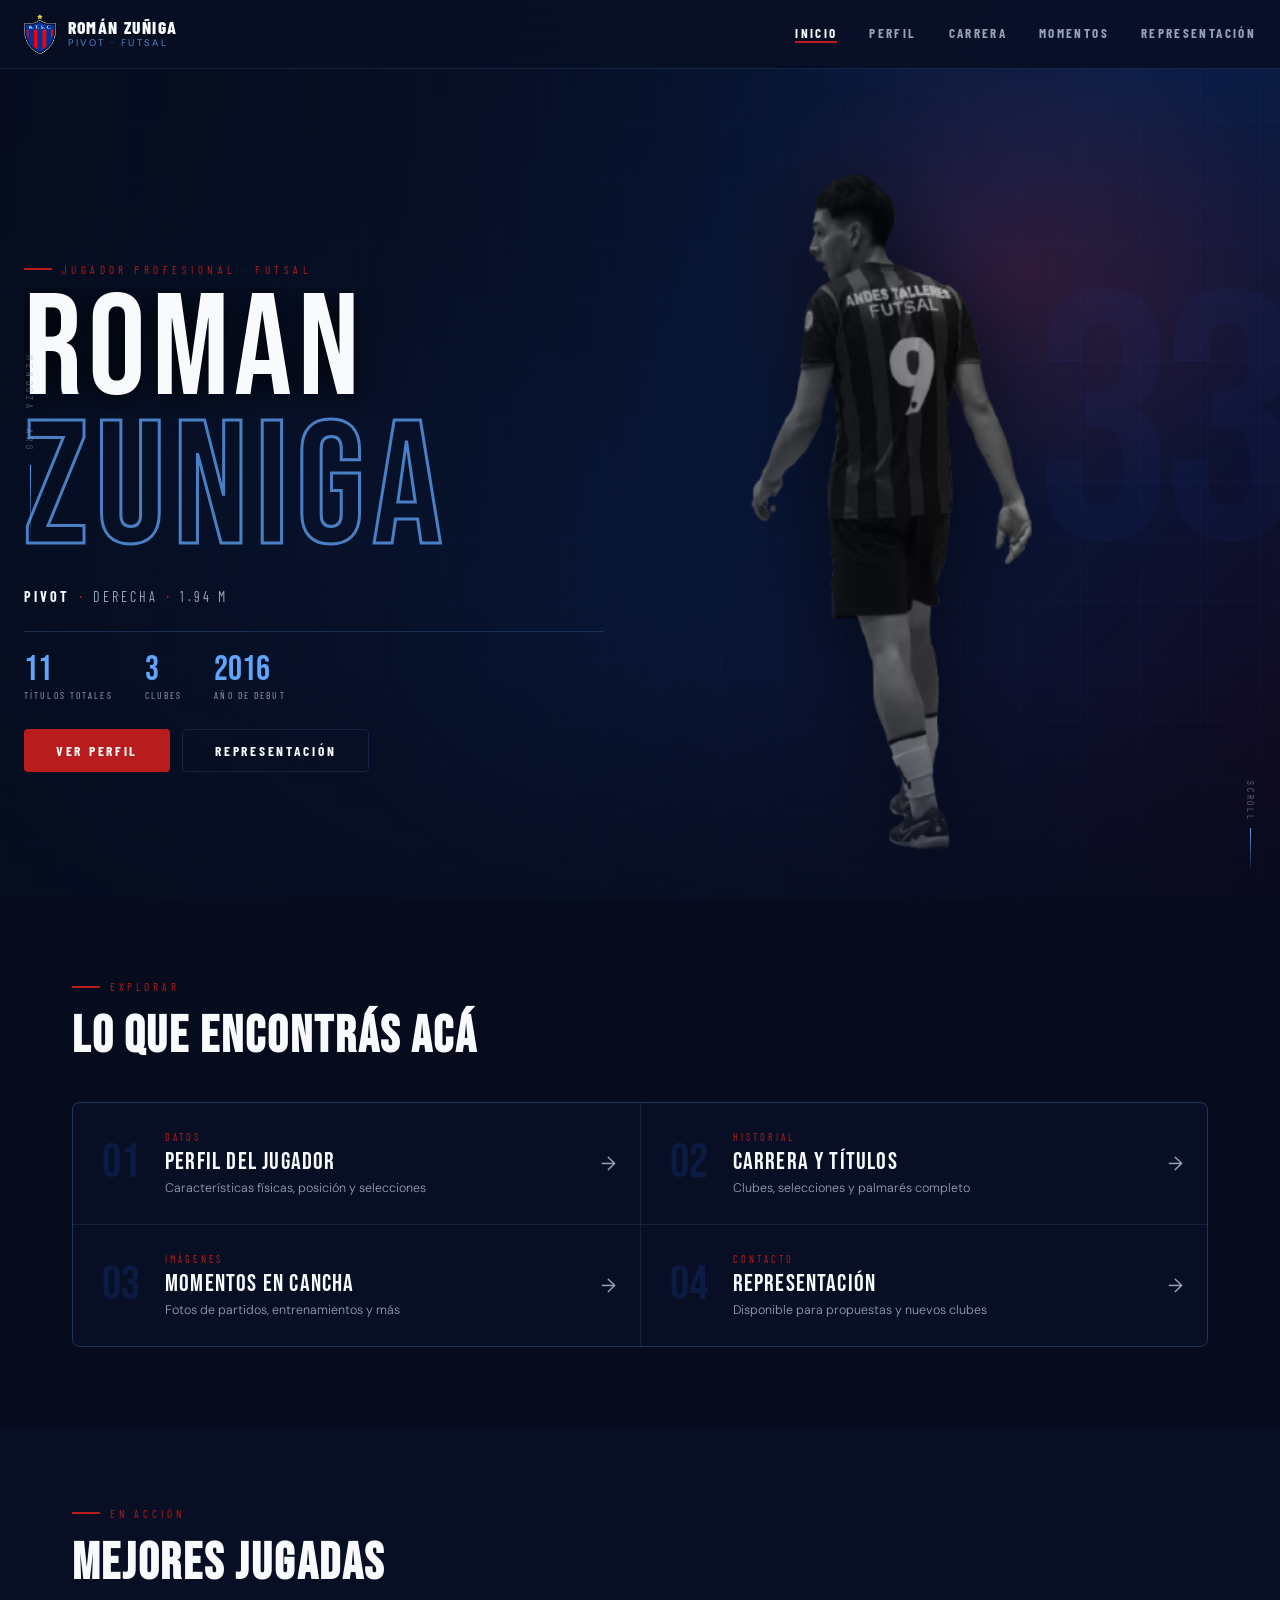
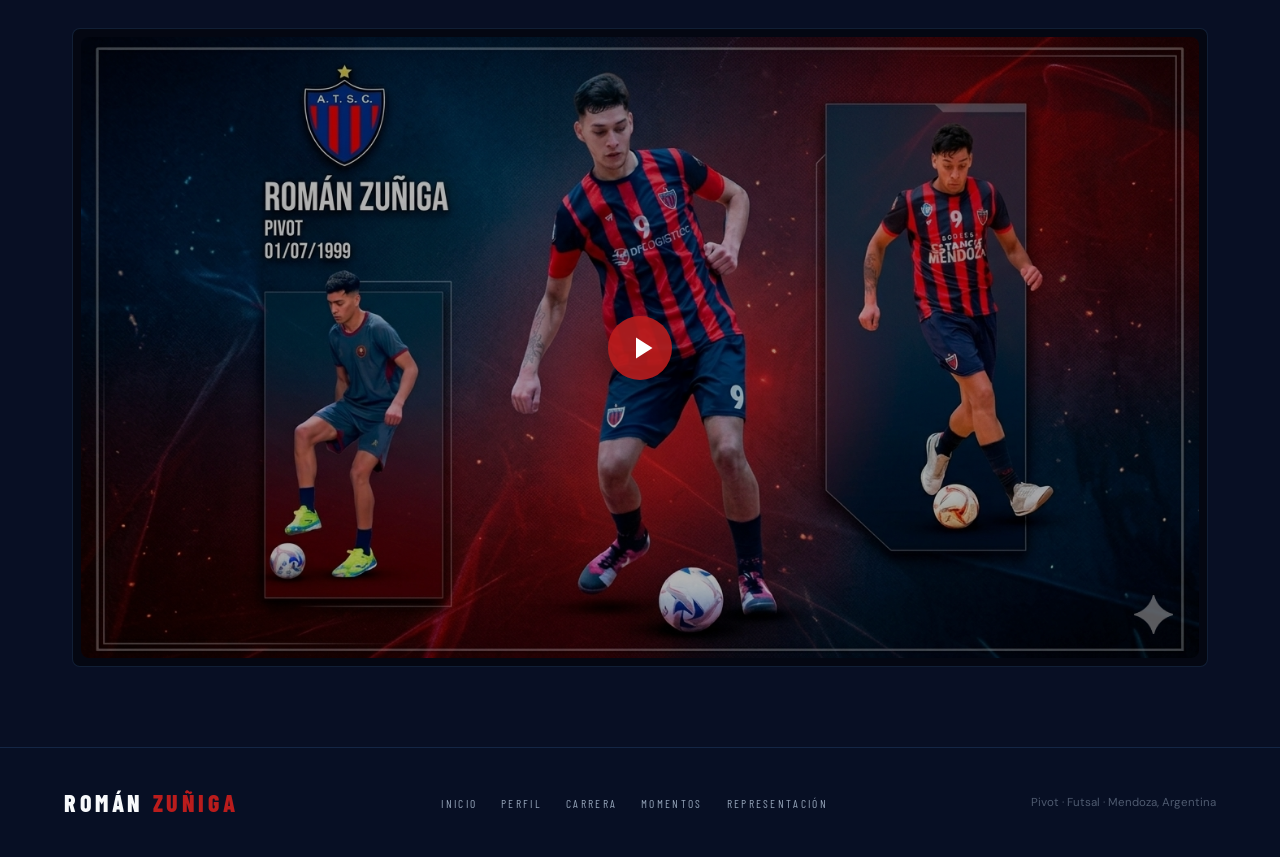
==== commit f0ef0bf9: "Corrigiendo 3" ====
--- a/index.html
+++ b/index.html
@@ -11,7 +11,9 @@
     <meta name="author" content="Román Zuñiga">
     <link rel="stylesheet" href="style.css">
     <style>
-        /* ── HERO ESPECÍFICO ── */
+        /* ══════════════════════════════════════════
+           HERO BASE
+        ══════════════════════════════════════════ */
         .hero {
             position: relative;
             min-height: 100vh;
@@ -22,7 +24,6 @@
             background: linear-gradient(135deg, #060d1f 0%, #0b1f4a 55%, #12071a 100%);
         }
 
-        /* Grid decorativo de fondo */
         .hero::before {
             content: '';
             position: absolute;
@@ -32,19 +33,19 @@
                 linear-gradient(90deg, rgba(37, 99, 235, 0.05) 1px, transparent 1px);
             background-size: 60px 60px;
             pointer-events: none;
+            z-index: 0;
         }
 
         .hero-glow {
             position: absolute;
             inset: 0;
             background:
-                radial-gradient(ellipse 55% 50% at 15% 55%, rgba(37, 99, 235, 0.2) 0%, transparent 65%),
-                radial-gradient(ellipse 35% 40% at 80% 35%, rgba(185, 28, 28, 0.25) 0%, transparent 60%);
+                radial-gradient(ellipse 55% 50% at 15% 55%, rgba(37, 99, 235, 0.18) 0%, transparent 65%),
+                radial-gradient(ellipse 40% 45% at 80% 30%, rgba(185, 28, 28, 0.22) 0%, transparent 60%);
             pointer-events: none;
             z-index: 0;
         }
 
-        /* Número decorativo grande */
         .hero-deco-num {
             position: absolute;
             right: -0.5rem;
@@ -53,28 +54,61 @@
             font-family: 'Bebas Neue', sans-serif;
             font-size: clamp(12rem, 30vw, 22rem);
             line-height: 1;
-            color: rgba(37, 99, 235, 0.05);
+            color: rgba(37, 99, 235, 0.04);
             user-select: none;
             pointer-events: none;
             letter-spacing: -0.04em;
-        }
-
+            z-index: 0;
+        }
+
+        /* ══════════════════════════════════════════
+           IMAGEN — MOBILE: centrada de fondo
+                    DESKTOP: derecha, figura completa
+        ══════════════════════════════════════════ */
+
+        /* --- MOBILE --- */
+        .hero-bg-img {
+            position: absolute;
+            top: 68px;
+            bottom: 0;
+            left: 50%;
+            transform: translateX(-50%);
+            height: calc(100% - 68px);
+            width: auto;
+            object-fit: contain;
+            object-position: top center;
+            filter: grayscale(1) brightness(0.6) drop-shadow(0 10px 40px rgba(0, 0, 0, 0.9));
+            opacity: 0;
+            animation: imgAppear 1.2s var(--ease) 0.3s forwards;
+            z-index: 1;
+            pointer-events: none;
+        }
+
+        /* Mobile overlay: oscuro abajo donde va el texto */
+        .hero-overlay {
+            position: absolute;
+            inset: 0;
+            background:
+                linear-gradient(to bottom,
+                    rgba(6, 13, 31, 0.55) 0%,
+                    rgba(6, 13, 31, 0.05) 25%,
+                    rgba(6, 13, 31, 0.05) 50%,
+                    rgba(6, 13, 31, 0.80) 70%,
+                    rgba(6, 13, 31, 0.97) 100%);
+            z-index: 2;
+            pointer-events: none;
+        }
+
+        /* ══════════════════════════════════════════
+           CONTENIDO
+        ══════════════════════════════════════════ */
         .hero-content {
             position: relative;
             z-index: 5;
             width: 100%;
             max-width: 1400px;
             margin: 0 auto;
-            padding: 3rem 1.5rem 5rem;
-            display: grid;
-            grid-template-columns: 1fr;
-            align-items: flex-end;
-            gap: 2rem;
-        }
-
-        .hero-text {
-            position: relative;
-            z-index: 10;
+            padding: 2rem 1.5rem 3.5rem;
         }
 
         .hero-eyebrow {
@@ -86,13 +120,13 @@
             display: flex;
             align-items: center;
             gap: 0.6rem;
-            margin-bottom: 1rem;
+            margin-bottom: 0.75rem;
         }
 
         .hero-eyebrow::before {
             content: '';
             display: block;
-            width: 32px;
+            width: 28px;
             height: 2px;
             background: var(--rojo);
         }
@@ -104,34 +138,36 @@
         .hero-firstname {
             display: block;
             font-family: 'Bebas Neue', sans-serif;
-            font-size: clamp(4rem, 13vw, 9rem);
+            font-size: clamp(4rem, 18vw, 9rem);
             line-height: 0.88;
             letter-spacing: 0.04em;
             text-transform: uppercase;
             color: var(--blanco);
+            text-shadow: 0 2px 24px rgba(0, 0, 0, 0.8);
             animation: slideUpIn 1s var(--ease) forwards;
         }
 
         .hero-lastname {
             display: block;
             font-family: 'Bebas Neue', sans-serif;
-            font-size: clamp(4.5rem, 15vw, 11rem);
+            font-size: clamp(4.5rem, 20vw, 11rem);
             line-height: 0.88;
             letter-spacing: 0.04em;
             text-transform: uppercase;
             color: transparent;
-            -webkit-text-stroke: 2px rgba(96, 165, 250, 0.7);
+            -webkit-text-stroke: 2px rgba(96, 165, 250, 0.75);
             animation: slideUpIn 1s var(--ease) 0.15s both;
         }
 
         .hero-position-tag {
             display: inline-flex;
             align-items: center;
-            gap: 0.75rem;
-            margin-top: 1.25rem;
+            flex-wrap: wrap;
+            gap: 0.5rem;
+            margin-top: 1rem;
             font-family: 'Barlow Condensed', sans-serif;
-            font-size: 0.9rem;
-            letter-spacing: 0.25em;
+            font-size: 0.88rem;
+            letter-spacing: 0.22em;
             text-transform: uppercase;
             color: var(--gris-400);
         }
@@ -142,144 +178,181 @@
 
         .dot-sep {
             color: var(--rojo);
-            font-size: 1.2rem;
-        }
-
-        /* Hero stats bar */
+            font-size: 1.1rem;
+        }
+
         .hero-stats {
             display: flex;
             flex-wrap: wrap;
-            gap: 2rem;
-            border-top: 1px solid var(--borde);
-            padding-top: 1.5rem;
-            margin-top: 2rem;
+            gap: 1.5rem 2rem;
+            border-top: 1px solid rgba(96, 165, 250, 0.2);
+            padding-top: 1.25rem;
+            margin-top: 1.5rem;
         }
 
         .hero-stat-item {
             display: flex;
             flex-direction: column;
-            gap: 0.2rem;
+            gap: 0.1rem;
         }
 
         .hero-stat-num {
             font-family: 'Bebas Neue', sans-serif;
-            font-size: 2.2rem;
+            font-size: clamp(1.8rem, 5vw, 2.2rem);
             line-height: 1;
             color: var(--azul-claro);
         }
 
         .hero-stat-lbl {
             font-family: 'Barlow Condensed', sans-serif;
-            font-size: 0.65rem;
-            letter-spacing: 0.25em;
+            font-size: 0.6rem;
+            letter-spacing: 0.22em;
             text-transform: uppercase;
             color: var(--gris-400);
         }
 
-        /* CTA buttons */
         .hero-ctas {
             display: flex;
             flex-wrap: wrap;
             gap: 0.75rem;
-            margin-top: 2rem;
-        }
-
-        /* Imágenes hero */
-        .hero-images {
-            position: absolute;
-            bottom: 0;
-            right: 0;
-            left: 0;
-            height: 100%;
-            pointer-events: none;
-        }
-
-        .h-img-1,
-        .h-img-2 {
-            position: absolute;
-            bottom: 0;
-            object-fit: contain;
-            object-position: top center;
-            filter: grayscale(1) brightness(0.9) drop-shadow(0 20px 40px rgba(0, 0, 0, 0.7));
-            opacity: 0;
-            animation: imgAppear 1.2s var(--ease) 0.4s forwards;
-            transition: transform 0.5s var(--ease);
-        }
-
-        .h-img-1 {
-            right: 2%;
-            height: clamp(60vh, 75vh, 88vh);
-            width: auto;
-        }
-
-        .h-img-2 {
-            right: 24%;
-            height: clamp(50vh, 62vh, 72vh);
-            width: auto;
-            opacity: 0;
-            animation-delay: 0.6s;
-            filter: grayscale(1) brightness(0.6) drop-shadow(0 20px 40px rgba(0, 0, 0, 0.8));
-        }
-
-        /* Línea decorativa lateral */
+            margin-top: 1.75rem;
+        }
+
         .hero-side {
-            position: absolute;
-            left: 1.5rem;
-            top: 50%;
-            transform: translateY(-50%);
-            display: flex;
-            flex-direction: column;
-            align-items: center;
-            gap: 0.75rem;
-            z-index: 6;
-        }
-
-        .hero-side-label {
-            font-family: 'Barlow Condensed', sans-serif;
-            font-size: 0.6rem;
-            letter-spacing: 0.4em;
-            text-transform: uppercase;
-            color: var(--gris-400);
-            writing-mode: vertical-rl;
-            opacity: 0.5;
-        }
-
-        .hero-side-line {
-            width: 1px;
-            height: 80px;
-            background: linear-gradient(to bottom, var(--azul-claro), transparent);
-        }
-
-        /* Scroll indicator */
+            display: none;
+        }
+
         .scroll-hint {
             position: absolute;
-            bottom: 2rem;
-            right: 2rem;
+            bottom: 1.75rem;
+            right: 1.5rem;
             display: flex;
             flex-direction: column;
             align-items: center;
             gap: 0.4rem;
             z-index: 10;
-            opacity: 0.4;
-            animation: fadeUp 2s ease 1.5s both;
+            opacity: 0;
+            animation: fadeUp 2s ease 1.8s forwards;
         }
 
         .scroll-hint span {
             font-family: 'Barlow Condensed', sans-serif;
-            font-size: 0.6rem;
+            font-size: 0.58rem;
             letter-spacing: 0.3em;
             text-transform: uppercase;
             writing-mode: vertical-rl;
+            opacity: 0.4;
         }
 
         .scroll-hint-line {
             width: 1px;
-            height: 50px;
+            height: 44px;
             background: linear-gradient(to bottom, var(--azul-claro), transparent);
             animation: scrollAnim 2s ease infinite;
         }
 
-        /* ── SECCIÓN HIGHLIGHTS (preview de secciones) ── */
+        /* ══════════════════════════════════════════
+           DESKTOP ≥ 768px
+           Imagen: anclada abajo-derecha, figura entera visible
+        ══════════════════════════════════════════ */
+        @media (min-width: 768px) {
+
+            .hero-bg-img {
+                /* Quitar centrado mobile */
+                top: auto;
+                left: auto;
+                transform: none;
+                /* Posición desktop: pegada abajo a la derecha */
+                bottom: 0;
+                right: 5%;
+                /* Altura tal que el jugador quepa entero sin cortarse */
+                height: 88vh;
+                max-height: 860px;
+                width: auto;
+                object-fit: contain;
+                object-position: bottom right;
+                filter: grayscale(1) brightness(0.9) drop-shadow(0 20px 50px rgba(0, 0, 0, 0.7));
+            }
+
+            /* Desktop overlay: oscurece la izquierda para leer el texto,
+               deja la derecha visible para ver al jugador */
+            .hero-overlay {
+                background:
+                    linear-gradient(to right,
+                        rgba(6, 13, 31, 0.95) 0%,
+                        rgba(6, 13, 31, 0.80) 30%,
+                        rgba(6, 13, 31, 0.40) 55%,
+                        rgba(6, 13, 31, 0.05) 75%,
+                        rgba(6, 13, 31, 0.0) 100%),
+                    linear-gradient(to top,
+                        rgba(6, 13, 31, 0.7) 0%,
+                        transparent 25%);
+            }
+
+            .hero-lastname {
+                -webkit-text-stroke-width: 3px;
+            }
+
+            /* Texto limitado al lado izquierdo */
+            .hero-content {
+                padding: 3rem 1.5rem 6rem;
+                max-width: 1400px;
+            }
+
+            .hero-text {
+                max-width: 520px;
+            }
+
+            .hero-side {
+                display: flex;
+                position: absolute;
+                left: 1.5rem;
+                top: 50%;
+                transform: translateY(-50%);
+                flex-direction: column;
+                align-items: center;
+                gap: 0.75rem;
+                z-index: 6;
+            }
+
+            .hero-side-label {
+                font-family: 'Barlow Condensed', sans-serif;
+                font-size: 0.6rem;
+                letter-spacing: 0.4em;
+                text-transform: uppercase;
+                color: var(--gris-400);
+                writing-mode: vertical-rl;
+                opacity: 0.5;
+            }
+
+            .hero-side-line {
+                width: 1px;
+                height: 80px;
+                background: linear-gradient(to bottom, var(--azul-claro), transparent);
+            }
+        }
+
+        /* Pantallas grandes: imagen más a la derecha */
+        @media (min-width: 1200px) {
+            .hero-bg-img {
+                right: 8%;
+                height: 92vh;
+            }
+
+            .hero-text {
+                max-width: 580px;
+            }
+        }
+
+        @media (min-width: 1024px) {
+            .hero-content {
+                padding-bottom: 8rem;
+            }
+        }
+
+        /* ══════════════════════════════════════════
+           HIGHLIGHTS
+        ══════════════════════════════════════════ */
         .highlights {
             background: rgba(0, 0, 0, 0.2);
         }
@@ -334,14 +407,14 @@
 
         .hl-title {
             font-family: 'Bebas Neue', sans-serif;
-            font-size: 1.6rem;
+            font-size: 1.5rem;
             letter-spacing: 0.05em;
             text-transform: uppercase;
             color: var(--blanco);
         }
 
         .hl-desc {
-            font-size: 0.8rem;
+            font-size: 0.78rem;
             color: var(--gris-400);
             margin-top: 0.2rem;
             font-weight: 300;
@@ -359,7 +432,15 @@
             color: var(--azul-claro);
         }
 
-        /* Animaciones */
+        @media (min-width: 768px) {
+            .hl-grid {
+                grid-template-columns: repeat(2, 1fr);
+            }
+        }
+
+        /* ══════════════════════════════════════════
+           ANIMACIONES
+        ══════════════════════════════════════════ */
         @keyframes slideUpIn {
             from {
                 opacity: 0;
@@ -372,26 +453,25 @@
             }
         }
 
+        /* Mobile: la animación parte de centrado */
         @keyframes imgAppear {
             from {
                 opacity: 0;
-                transform: scale(0.97) translateY(20px);
             }
 
             to {
                 opacity: 1;
-                transform: scale(1) translateY(0);
             }
         }
 
         @keyframes fadeUp {
             from {
                 opacity: 0;
-                transform: translateY(10px);
+                transform: translateY(8px);
             }
 
             to {
-                opacity: 0.4;
+                opacity: 1;
                 transform: translateY(0);
             }
         }
@@ -407,30 +487,6 @@
             50% {
                 opacity: 1;
                 transform: scaleY(1.4);
-            }
-        }
-
-        @media (min-width: 768px) {
-            .hero-lastname {
-                -webkit-text-stroke-width: 3px;
-            }
-
-            .hl-grid {
-                grid-template-columns: repeat(2, 1fr);
-            }
-        }
-
-        @media (min-width: 1024px) {
-            .hero-content {
-                padding-bottom: 7rem;
-            }
-
-            .h-img-1 {
-                right: 3%;
-            }
-
-            .h-img-2 {
-                right: 26%;
             }
         }
     </style>
@@ -473,11 +529,8 @@
         <div class="hero-glow"></div>
         <div class="hero-deco-num">33</div>
 
-        <div class="hero-images">
-            <img src="assets/roman_fondo.png" alt="Román Zuñiga de espaldas" class="h-img-2"
-                onerror="this.style.display='none'">
-            <img src="assets/roman.png" alt="Román Zuñiga" class="h-img-1" onerror="this.style.display='none'">
-        </div>
+        <img src="assets/roman.png" alt="Román Zuñiga" class="hero-bg-img" onerror="this.style.display='none'">
+        <div class="hero-overlay"></div>
 
         <div class="hero-side">
             <span class="hero-side-label">Mendoza · ARG</span>
@@ -523,12 +576,11 @@
         </div>
     </section>
 
-    <!-- HIGHLIGHTS / NAVEGACIÓN RÁPIDA -->
+    <!-- HIGHLIGHTS -->
     <section class="section highlights">
         <div class="container">
             <p class="section-label reveal">Explorar</p>
             <h2 class="section-title reveal d1">Lo que encontrás acá</h2>
-
             <div class="hl-grid">
                 <a href="perfil.html" class="hl-item reveal d1">
                     <span class="hl-num">01</span>
@@ -576,38 +628,38 @@
             <p class="section-label reveal">En acción</p>
             <h2 class="section-title reveal d1">Mejores Jugadas</h2>
             <div class="reveal d2" style="
-            background: rgba(0,0,0,0.5);
-            border: 1px solid var(--borde);
-            border-radius: 8px;
-            padding: 0.5rem;
-            aspect-ratio: 16/9;
-            position: relative;
-            overflow: hidden;
-        ">
+                background: rgba(0,0,0,0.5);
+                border: 1px solid var(--borde);
+                border-radius: 8px;
+                padding: 0.5rem;
+                aspect-ratio: 16/9;
+                position: relative;
+                overflow: hidden;
+            ">
                 <div id="videoThumb" data-videoid="okRVnHOy71o" style="
-                position: relative; width: 100%; height: 100%;
-                cursor: pointer; overflow: hidden; border-radius: inherit;
-            ">
+                    position: relative; width: 100%; height: 100%;
+                    cursor: pointer; overflow: hidden; border-radius: inherit;
+                ">
                     <img src="assets/fondo_video.png" alt="Ver video" style="
-                    width: 100%; height: 100%; object-fit: cover;
-                    display: block; filter: brightness(0.7);
-                    transition: transform 0.4s, filter 0.4s;
-                " onmouseover="this.style.transform='scale(1.03)';this.style.filter='brightness(0.5)'"
+                        width: 100%; height: 100%; object-fit: cover;
+                        display: block; filter: brightness(0.7);
+                        transition: transform 0.4s, filter 0.4s;
+                    " onmouseover="this.style.transform='scale(1.03)';this.style.filter='brightness(0.5)'"
                         onmouseout="this.style.transform='scale(1)';this.style.filter='brightness(0.7)'">
                     <button style="
-                    position: absolute; top: 50%; left: 50%;
-                    transform: translate(-50%,-50%);
-                    background: rgba(185,28,28,0.9);
-                    border: none; border-radius: 50%;
-                    width: 72px; height: 72px;
-                    display: flex; align-items: center; justify-content: center;
-                    cursor: pointer; color: white;
-                    transition: transform 0.3s, background 0.3s;
-                    box-shadow: 0 8px 32px rgba(0,0,0,0.5);
-                " onmouseover="this.style.transform='translate(-50%,-50%) scale(1.1)';this.style.background='#ef4444'"
+                        position: absolute; top: 50%; left: 50%;
+                        transform: translate(-50%,-50%);
+                        background: rgba(185,28,28,0.9);
+                        border: none; border-radius: 50%;
+                        width: 64px; height: 64px;
+                        display: flex; align-items: center; justify-content: center;
+                        cursor: pointer; color: white;
+                        transition: transform 0.3s, background 0.3s;
+                        box-shadow: 0 8px 32px rgba(0,0,0,0.5);
+                    " onmouseover="this.style.transform='translate(-50%,-50%) scale(1.1)';this.style.background='#ef4444'"
                         onmouseout="this.style.transform='translate(-50%,-50%)';this.style.background='rgba(185,28,28,0.9)'"
                         aria-label="Reproducir">
-                        <svg viewBox="0 0 24 24" fill="currentColor" width="40" height="40" style="margin-left:4px">
+                        <svg viewBox="0 0 24 24" fill="currentColor" width="36" height="36" style="margin-left:4px">
                             <path d="M8 5v14l11-7z" />
                         </svg>
                     </button>
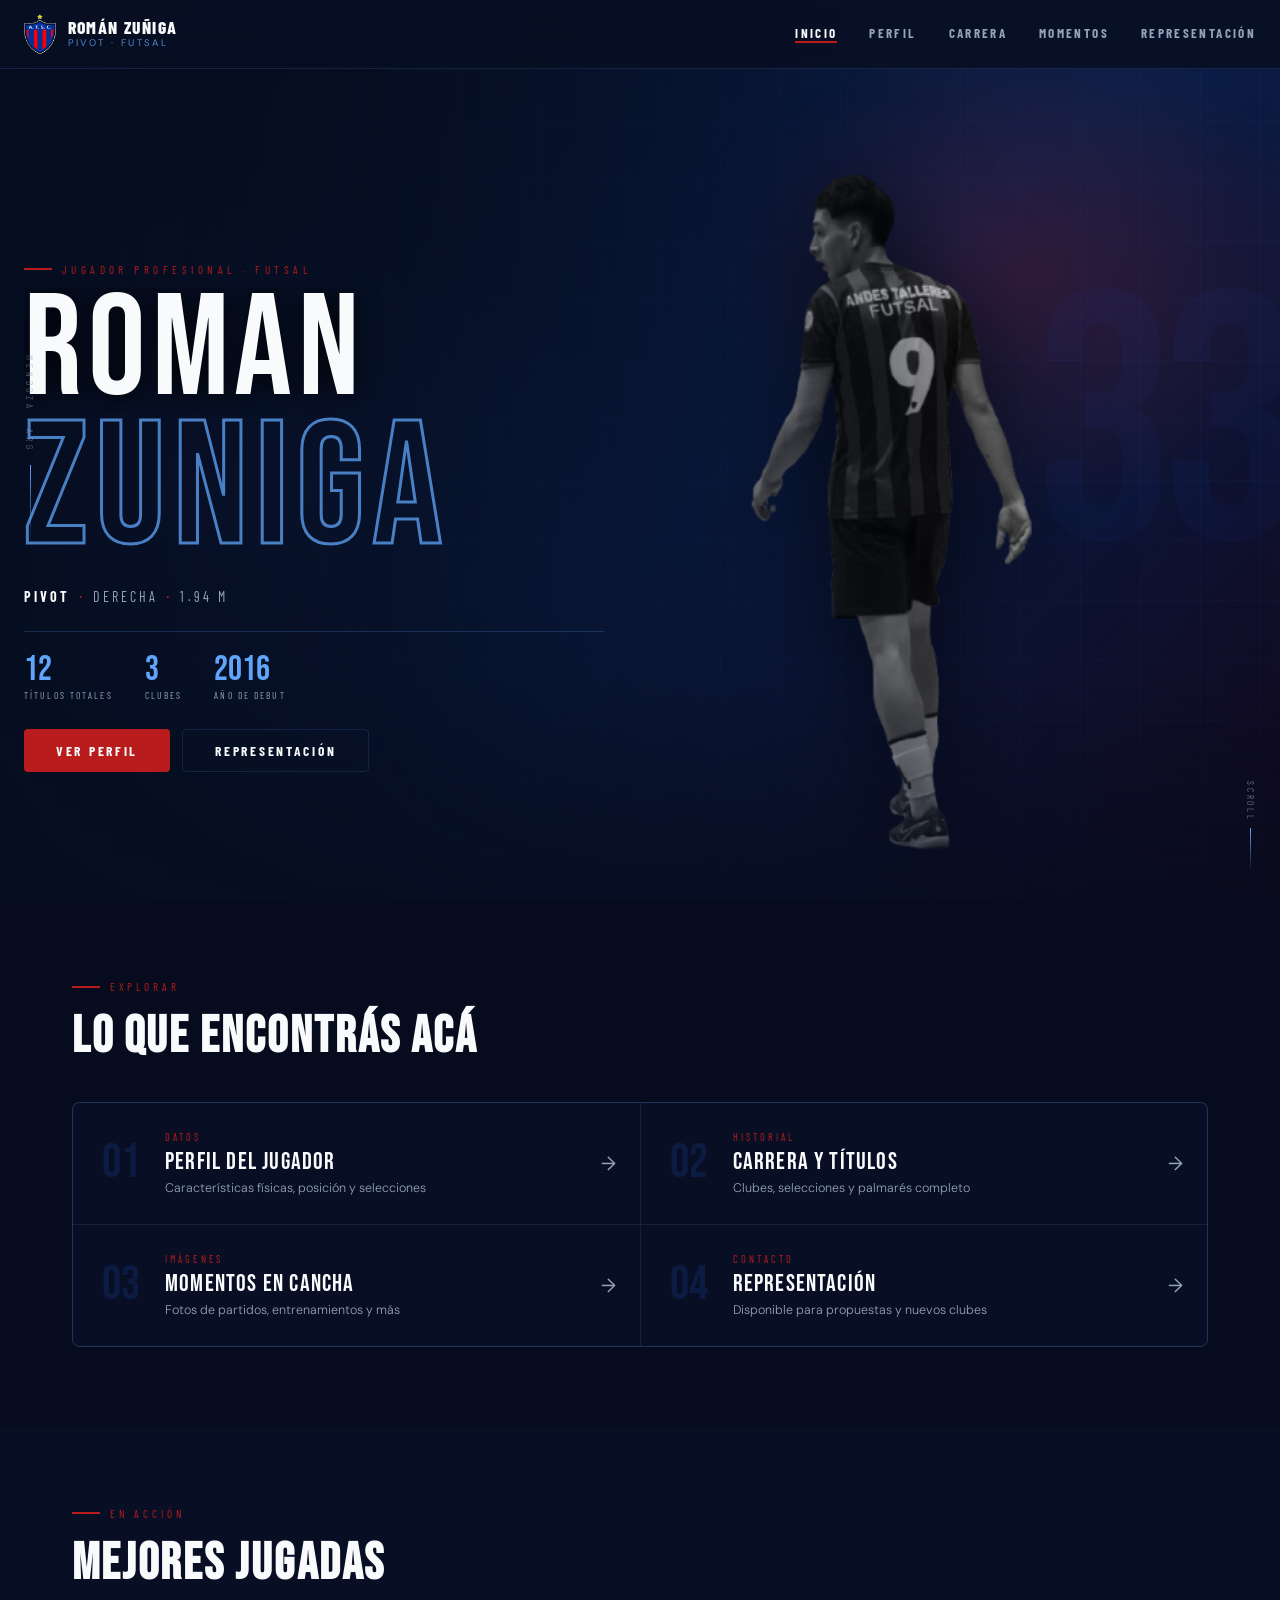
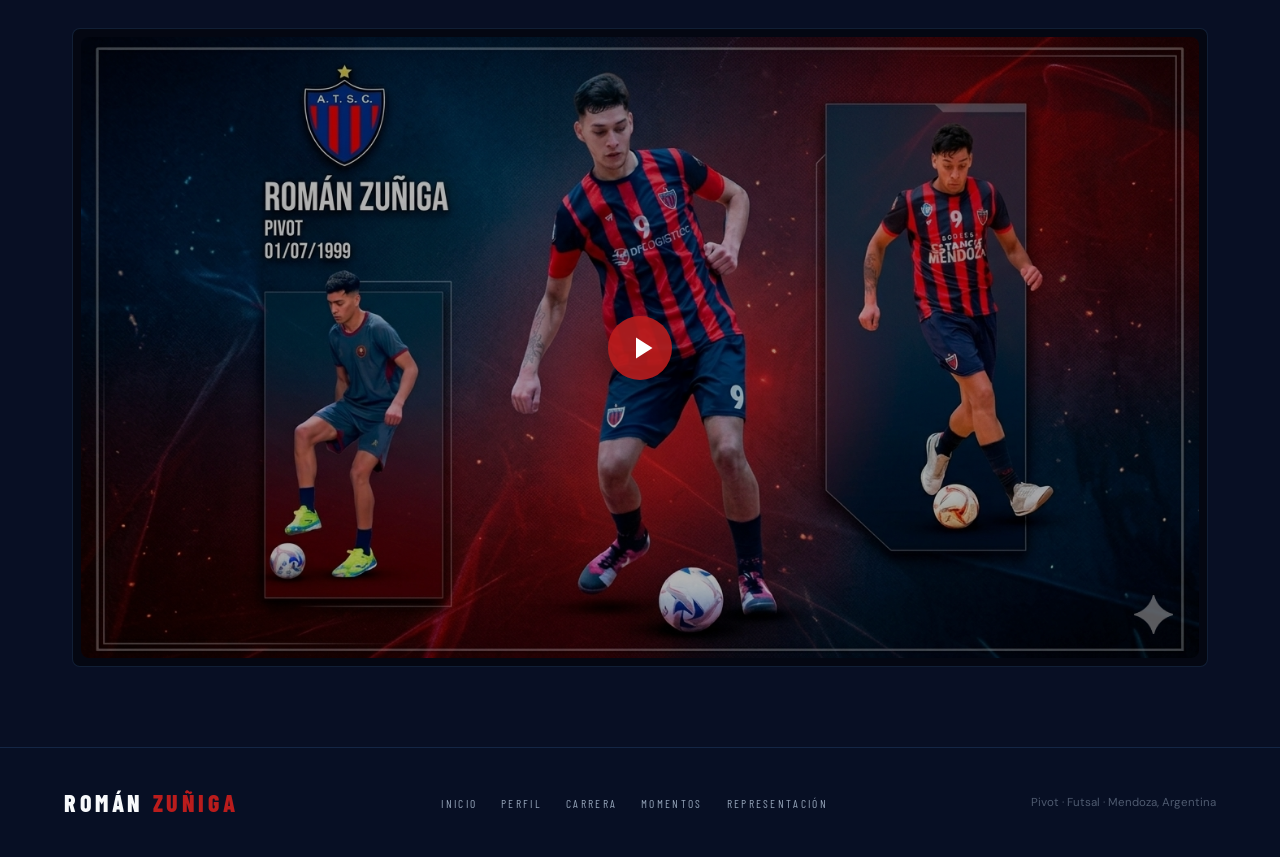
==== commit 56286dc8: "Torneo de campeones" ====
--- a/index.html
+++ b/index.html
@@ -551,7 +551,7 @@
                 </p>
                 <div class="hero-stats">
                     <div class="hero-stat-item">
-                        <span class="hero-stat-num" data-count="11">11</span>
+                        <span class="hero-stat-num" data-count="12">12</span>
                         <span class="hero-stat-lbl">Títulos totales</span>
                     </div>
                     <div class="hero-stat-item">
